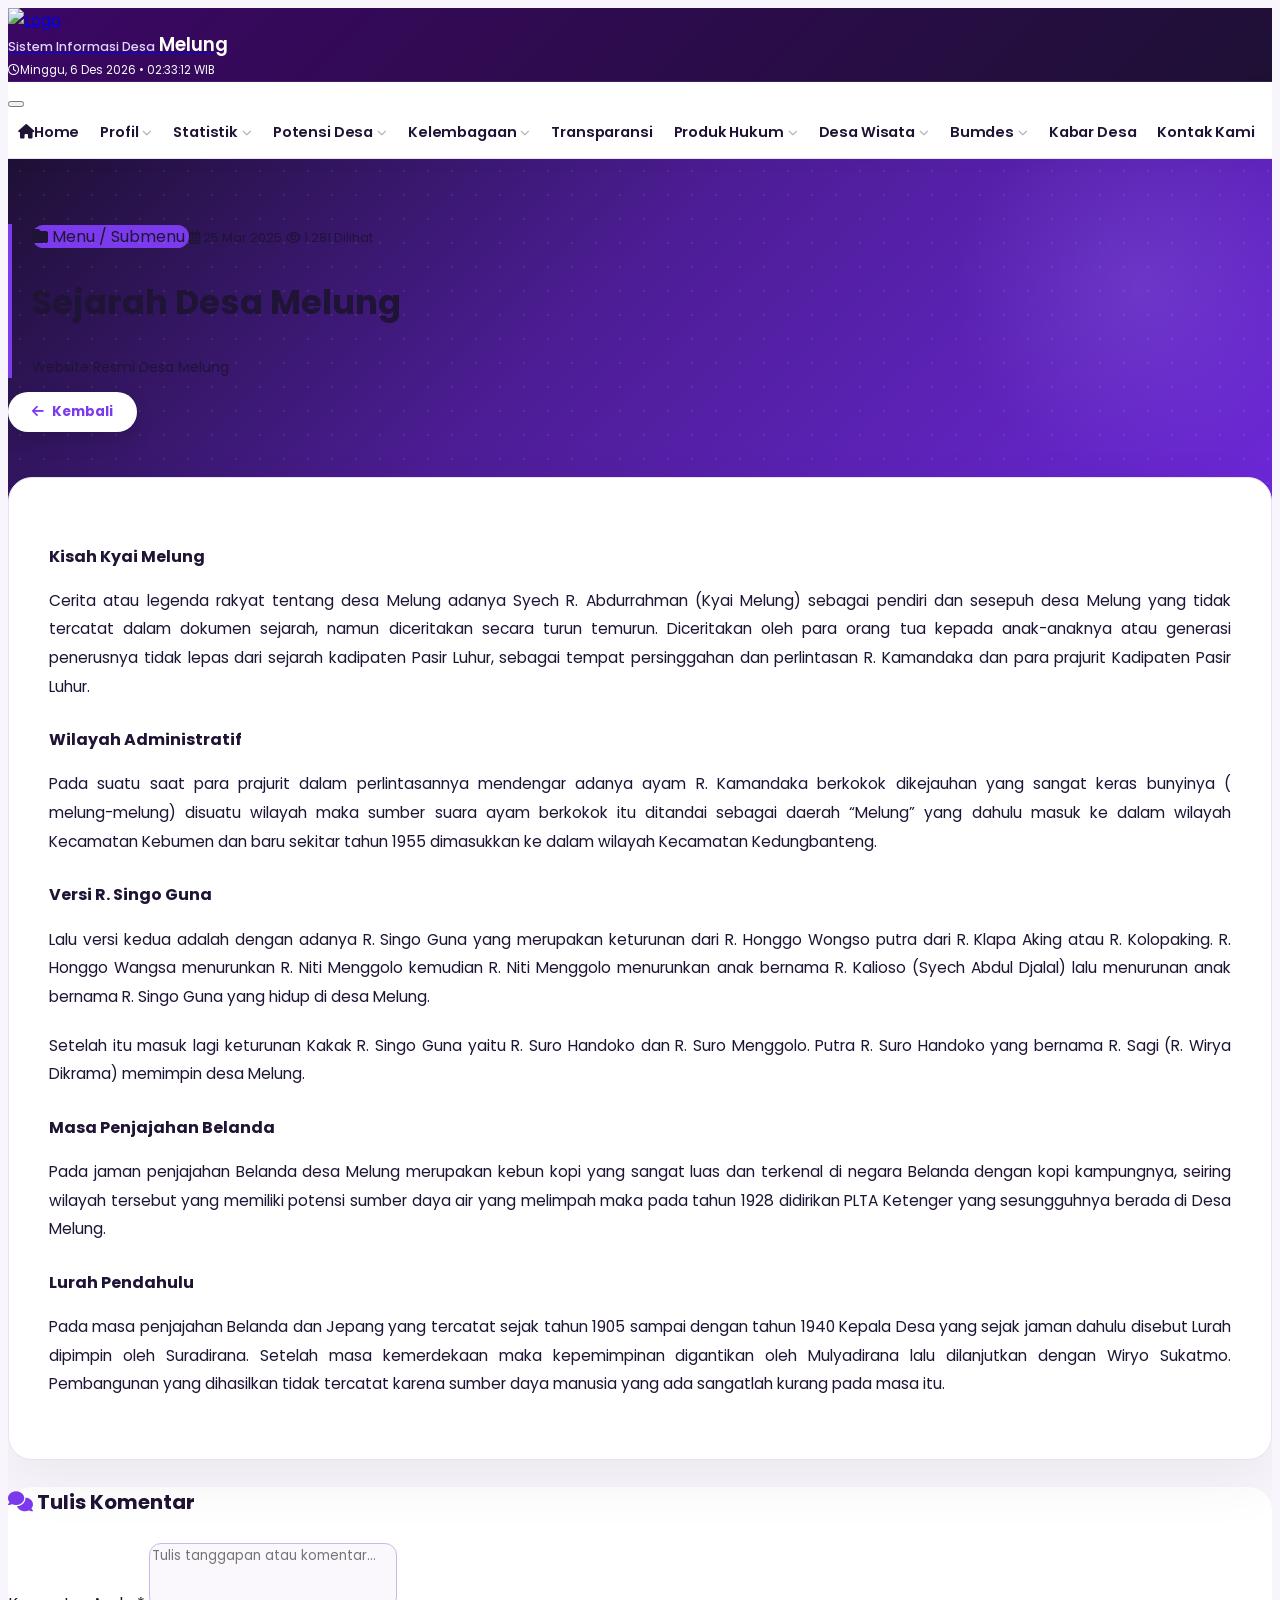
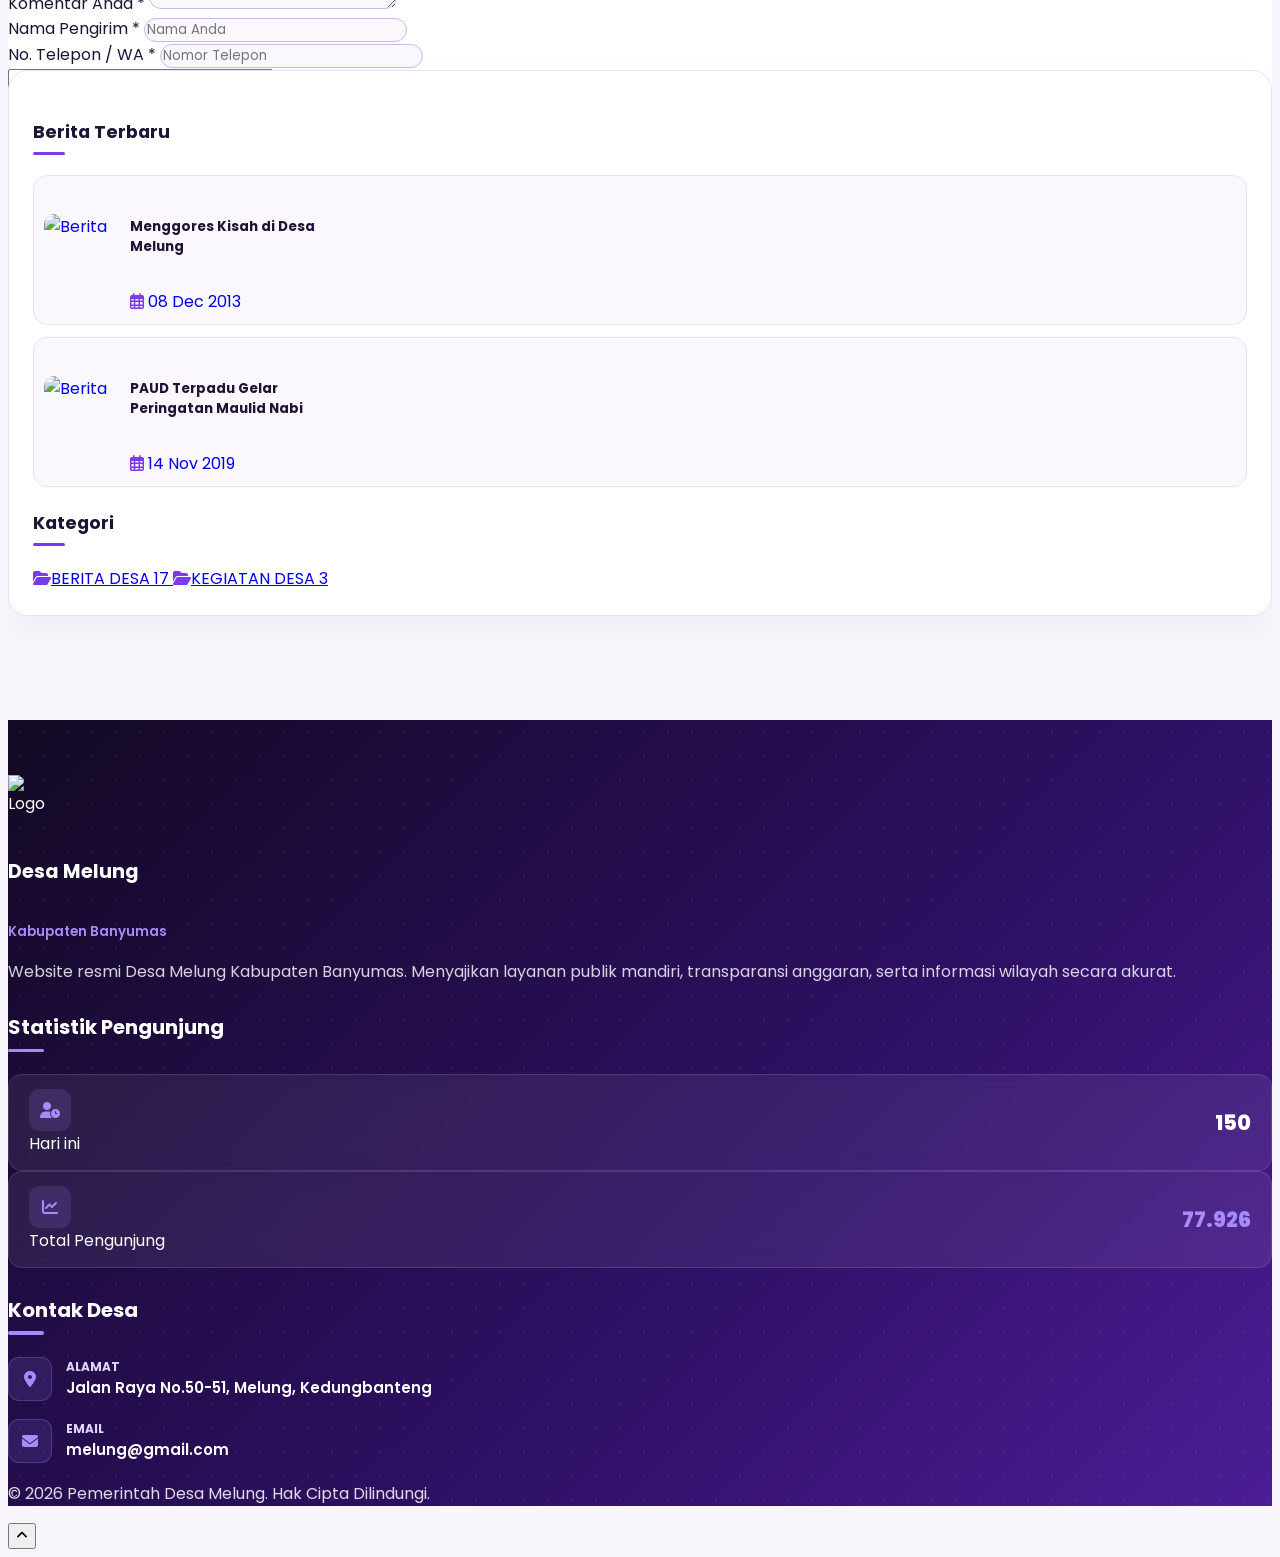
==== index.html @ e7d5a5f3 "Upload pertama" ====
<!DOCTYPE html>
<html lang="id">
<head>
	<meta charset="utf-8" />
	<meta http-equiv="x-ua-compatible" content="ie=edge" />
	<meta name="viewport" content="width=device-width, initial-scale=1, shrink-to-fit=no" />
	<meta name="referrer" content="no-referrer">
	<title>Sejarah Desa Melung - Desa Melung</title>
	<meta name="description" content="Kisah Kyai Melung, Syech R. Abdurrahman sebagai pendiri dan sesepuh desa Melung.">

	<!-- OpenGraph & Twitter -->
	<meta property="og:type" content="article">
	<meta property="og:url" content="https://melung.desa.id/artikel-detail/sejarah-desa-melung">
	<meta property="og:title" content="Sejarah Desa Melung">
	<meta property="og:description" content="Kisah Kyai Melung, Syech R. Abdurrahman sebagai pendiri dan sesepuh desa Melung.">
	<meta property="og:image" content="https://melung.desa.id/themes/images/logo-bms.png">
	<meta name="twitter:card" content="summary_large_image">

	<!-- Schema.org JSON-LD -->
	<script type="application/ld+json">
	{"@context":"https://schema.org","@type":"NewsArticle","headline":"Sejarah Desa Melung","image":["https://melung.desa.id/themes/images/logo-bms.png"],"author":[{"@type":"Organization","name":"Pemerintah Desa Melung","url":"https://melung.desa.id"}]}
	</script>

	<link rel="canonical" href="https://melung.desa.id/artikel-detail/sejarah-desa-melung" />
	<link rel="shortcut icon" type="image/x-icon" href="https://melung.desa.id/themes/images/logo-bms.png">
	<link rel="stylesheet" href="https://fonts.googleapis.com/css2?family=Poppins:wght@400;500;600;700&family=Plus+Jakarta+Sans:wght@400;600;700&display=swap">
	<link rel="stylesheet" href="https://cdnjs.cloudflare.com/ajax/libs/font-awesome/6.5.1/css/all.min.css">
	<link rel="stylesheet" href="https://melung.desa.id/themes/css/bootstrap.4.5.3.min.css">
	<link rel="stylesheet" href="style-custom.css">
</head>

<body class="home-two">
	<div class="page-wrapper">
		<header class="main-header shadow-sm">
			<div class="header-top py-2 px-3 text-white">
				<div class="container d-flex align-items-center justify-content-between">
					<a href="https://melung.desa.id" class="brand-logo text-decoration-none d-flex align-items-center py-1">
						<img src="https://melung.desa.id/themes/images/logo-bms.png" alt="Logo" class="mr-3 flex-shrink-0" style="width: 42px; height: 42px; object-fit: contain;">
						<div class="d-flex flex-column" style="line-height: 1.25;">
							<span class="text-uppercase" style="font-size: 12.5px; font-weight: 500; color: #ddd6fe;">Sistem Informasi Desa</span>
							<span class="header-brand-name" style="font-size: 18.5px; font-weight: 600; color: #fff;">Melung</span>
						</div>
					</a>
					<span class="d-none d-sm-inline" style="font-size: 11.5px; color: #f8fafc;">
						<i class="far fa-clock mr-1 text-light"></i><span id="header-live-date"></span>
					</span>
				</div>
			</div>

			<div class="header-nav-bar">
				<div class="container clearfix">
					<div class="nav-outer clearfix">
						<nav class="main-menu navbar-expand-lg">
							<button class="navbar-toggle" data-toggle="collapse" data-target="#main-menu" type="button">
								<span class="icon-bar"></span><span class="icon-bar"></span><span class="icon-bar"></span>
							</button>

							<div class="navbar-collapse collapse clearfix" id="main-menu">
								<ul class="navigation clearfix">
									<li><a href="https://melung.desa.id"><i class="fas fa-home mr-1"></i> Home</a></li>
									<li class="dropdown">
										<a href="#"><span>Profil</span><i class="fas fa-chevron-down nav-chevron ml-1"></i></a>
										<ul class="sub-menu-dropdown">
											<li><a href="https://melung.desa.id/artikel-detail/tentang-desa-melung">Tentang Kami</a></li>
											<li><a href="https://melung.desa.id/artikel-detail/visi-dan-misi">Visi Dan Misi</a></li>
											<li><a href="https://melung.desa.id/artikel-detail/sejarah-desa-melung">Sejarah Desa</a></li>
											<li><a href="https://melung.desa.id/berita">Letak Geografis</a></li>
											<li><a href="https://melung.desa.id/artikel-detail/peta-desa-melung">Peta Desa</a></li>
											<li><a href="https://melung.desa.id/artikel-detail/peta-pertanahan-desa-melung">Peta Pertanahan</a></li>
											<li><a href="https://melung.desa.id/artikel-detail/lambang-motto-dan-slogan">Motto & Slogan</a></li>
											<li><a href="https://melung.desa.id/artikel-detail/prestasi-desa-melung">Prestasi Desa</a></li>
										</ul>
									</li>
									<li class="dropdown">
										<a href="#"><span>Statistik</span><i class="fas fa-chevron-down nav-chevron ml-1"></i></a>
										<ul class="sub-menu-dropdown">
											<li><a href="https://melung.desa.id/artikel-detail/statistik">Jumlah KK</a></li>
										</ul>
									</li>
									<li class="dropdown">
										<a href="#"><span>Potensi Desa</span><i class="fas fa-chevron-down nav-chevron ml-1"></i></a>
										<ul class="sub-menu-dropdown">
											<li><a href="https://melung.desa.id/artikel-detail/sumber-daya-alam-desa-melung">Sumber Daya Alam</a></li>
											<li><a href="https://melung.desa.id/artikel-detail/sumber-daya-manusia-desa-melung">Sumber Daya Manusia</a></li>
											<li><a href="https://melung.desa.id/artikel-detail/kesenian-dan-budaya">Kesenian & Budaya</a></li>
											<li><a href="https://melung.desa.id/artikel-detail/prasarana-dan-sarana">Prasarana & Sarana</a></li>
										</ul>
									</li>
									<li class="dropdown">
										<a href="#"><span>Kelembagaan</span><i class="fas fa-chevron-down nav-chevron ml-1"></i></a>
										<ul class="sub-menu-dropdown">
											<li class="dropdown">
												<a href="#"><span>Pemerintah Desa</span><i class="fas fa-chevron-right sub-chevron ml-auto"></i></a>
												<ul class="sub-sub-menu-dropdown">
													<li><a href="https://melung.desa.id/artikel-detail/pemerintahan-desa">Pemerintahan</a></li>
													<li><a href="https://melung.desa.id/artikel-detail/bpd">BPD</a></li>
													<li><a href="https://melung.desa.id/artikel-detail/sejarah-kepemimpinan-desa-melung">Kepemimpinan</a></li>
												</ul>
											</li>
											<li><a href="https://melung.desa.id/artikel-detail/lembaga-kemasyarakatan-desa">Lembaga Kemasyarakatan</a></li>
											<li><a href="https://melung.desa.id/artikel-detail/lembaga-adat-desa">Lembaga Adat</a></li>
											<li><a href="https://melung.desa.id/artikel-detail/kelompok-tani">Kelompok Tani</a></li>
										</ul>
									</li>
									<li><a href="https://melung.desa.id/artikel-detail/transparansi">Transparansi</a></li>
									<li class="dropdown">
										<a href="#"><span>Produk Hukum</span><i class="fas fa-chevron-down nav-chevron ml-1"></i></a>
										<ul class="sub-menu-dropdown">
											<li><a href="https://drive.google.com/drive/folders/1N9Sj-MbrsPmm1ecDXDfasMY5gncfdOdX?usp=drive_link">Peraturan Desa</a></li>
											<li><a href="https://drive.google.com/drive/folders/1MG9qdS_4MSsbIEtlMSAU0a5HH_anmvZn?usp=drive_link">Peraturan Kades</a></li>
										</ul>
									</li>
									<li class="dropdown">
										<a href="#"><span>Desa Wisata</span><i class="fas fa-chevron-down nav-chevron ml-1"></i></a>
										<ul class="sub-menu-dropdown">
											<li><a href="https://drive.google.com/drive/folders/1XVm78w3ZCSO344XA0NksbG70NjQ9YCmw?usp=drive_link">Profil Wisata</a></li>
											<li><a href="https://drive.google.com/drive/folders/1LIb8FflLGfi7T8pJ64SyCipKjtKTu1BE?usp=drive_link">Peta Wisata</a></li>
											<li><a href="https://drive.google.com/drive/folders/1_UV_xXTjaMbdwY560O3t34JpdfQV5WRC?usp=drive_link">Wisata Pagubugan</a></li>
										</ul>
									</li>
									<li class="dropdown">
										<a href="#"><span>Bumdes</span><i class="fas fa-chevron-down nav-chevron ml-1"></i></a>
										<ul class="sub-menu-dropdown">
											<li><a href="https://melung.desa.id/artikel-detail/profil-bumdesa">Profil Bumdesa</a></li>
											<li><a href="https://melung.desa.id/artikel-detail/unit-usaha">Unit Usaha</a></li>
										</ul>
									</li>
									<li><a href="https://melung.desa.id/berita">Kabar Desa</a></li>
									<li><a href="https://melung.desa.id/artikel-detail/hubungi-pemdes-melung">Kontak Kami</a></li>
								</ul>
							</div>
						</nav>
					</div>
				</div>
			</div>
		</header>

		<!-- Hero Banner -->
		<section class="hero-page-banner">
			<div class="container">
				<div class="row align-items-center justify-content-between">
					<div class="col-lg-9">
						<div class="hero-title-wrapper">
							<div class="d-flex align-items-center flex-wrap mb-2" style="gap: 10px;">
								<span class="badge badge-success px-3 py-1 font-weight-bold" style="background: var(--accent-theme); border-radius: 20px;">
									<i class="fas fa-folder mr-1"></i> Menu / Submenu
								</span>
								<span class="text-white-50" style="font-size: 13px;"><i class="far fa-calendar-alt mr-1"></i> 25 Mar 2025</span>
								<span class="text-white-50 ml-2" style="font-size: 13px;"><i class="far fa-eye mr-1"></i> 1.281 Dilihat</span>
							</div>
							<h1 class="text-white font-weight-bold mb-2" style="font-size: clamp(22px, 3.5vw, 34px);">Sejarah Desa Melung</h1>
							<p class="text-white-50 mb-0" style="font-size: 14px;">Website Resmi Desa Melung</p>
						</div>
					</div>
					<div class="col-lg-3 text-lg-right mt-3 mt-lg-0">
						<a href="https://melung.desa.id" class="btn-back-landing"><i class="fas fa-arrow-left"></i> Kembali</a>
					</div>
				</div>
			</div>
		</section>

		<!-- Konten Utama -->
		<div style="background: var(--bg-body); padding-bottom: 80px; min-height: 70vh;">
			<div class="container">
				<div class="row">
					<div class="col-lg-8">
						<div class="article-main-card">
							<div class="article-body-content">
								<h5>Kisah Kyai Melung</h5>
								<p>Cerita atau legenda rakyat tentang desa Melung adanya Syech R. Abdurrahman (Kyai Melung) sebagai pendiri dan sesepuh desa Melung yang tidak tercatat dalam dokumen sejarah, namun diceritakan secara turun temurun. Diceritakan oleh para orang tua kepada anak-anaknya atau generasi penerusnya tidak lepas dari sejarah kadipaten Pasir Luhur, sebagai tempat persinggahan dan perlintasan R. Kamandaka dan para prajurit Kadipaten Pasir Luhur.</p>

								<h5>Wilayah Administratif</h5>
								<p>Pada suatu saat para prajurit dalam perlintasannya mendengar adanya ayam R. Kamandaka berkokok dikejauhan yang sangat keras bunyinya (<i>melung-melung</i>) disuatu wilayah maka sumber suara ayam berkokok itu ditandai sebagai daerah “Melung” yang dahulu masuk ke dalam wilayah Kecamatan Kebumen dan baru sekitar tahun 1955 dimasukkan ke dalam wilayah Kecamatan Kedungbanteng.</p>

								<h5>Versi R. Singo Guna</h5>
								<p>Lalu versi kedua adalah dengan adanya R. Singo Guna yang merupakan keturunan dari R. Honggo Wongso putra dari R. Klapa Aking atau R. Kolopaking. R. Honggo Wangsa menurunkan R. Niti Menggolo kemudian R. Niti Menggolo menurunkan anak bernama R. Kalioso (Syech Abdul Djalal) lalu menurunan anak bernama R. Singo Guna yang hidup di desa Melung.</p>
								<p>Setelah itu masuk lagi keturunan Kakak R. Singo Guna yaitu R. Suro Handoko dan R. Suro Menggolo. Putra R. Suro Handoko yang bernama R. Sagi (R. Wirya Dikrama) memimpin desa Melung.</p>

								<h5>Masa Penjajahan Belanda</h5>
								<p>Pada jaman penjajahan Belanda desa Melung merupakan kebun kopi yang sangat luas dan terkenal di negara Belanda dengan kopi kampungnya, seiring wilayah tersebut yang memiliki potensi sumber daya air yang melimpah maka pada tahun 1928 didirikan PLTA Ketenger yang sesungguhnya berada di Desa Melung.</p>

								<h5>Lurah Pendahulu</h5>
								<p>Pada masa penjajahan Belanda dan Jepang yang tercatat sejak tahun 1905 sampai dengan tahun 1940 Kepala Desa yang sejak jaman dahulu disebut Lurah dipimpin oleh Suradirana. Setelah masa kemerdekaan maka kepemimpinan digantikan oleh Mulyadirana lalu dilanjutkan dengan Wiryo Sukatmo. Pembangunan yang dihasilkan tidak tercatat karena sumber daya manusia yang ada sangatlah kurang pada masa itu.</p>
							</div>
							<div class="mt-4 pt-3 border-top" style="border-color: var(--border-ui) !important;"></div>
						</div>

						<!-- Komentar -->
						<div class="mt-4 p-4 shadow-sm border" style="background: var(--bg-card); border-radius: 24px; border-color: var(--border-ui) !important;">
							<h4 class="font-weight-bold mb-3" style="color: var(--text-main); font-size: 1.25rem;">
								<i class="fas fa-comments" style="color: var(--accent-theme);"></i> Tulis Komentar
							</h4>
							<div class="form-group mb-3">
								<label class="font-weight-bold text-muted small">Komentar Anda <span class="text-danger">*</span></label>
								<textarea class="form-control" id="comment" rows="3" placeholder="Tulis tanggapan atau komentar..." style="border-radius: 12px; background: var(--input-bg); border: 1px solid var(--border-input);"></textarea>
							</div>
							<div class="row">
								<div class="col-md-6 mb-3">
									<label class="font-weight-bold text-muted small">Nama Pengirim <span class="text-danger">*</span></label>
									<input class="form-control" id="nama_pengirim" type="text" placeholder="Nama Anda" style="border-radius: 12px; background: var(--input-bg); border: 1px solid var(--border-input);" required>
								</div>
								<div class="col-md-6 mb-3">
									<label class="font-weight-bold text-muted small">No. Telepon / WA <span class="text-danger">*</span></label>
									<input class="form-control" id="no_telepon" type="tel" inputmode="numeric" oninput="this.value = this.value.replace(/[^0-9]/g, '')" placeholder="Nomor Telepon" style="border-radius: 12px; background: var(--input-bg); border: 1px solid var(--border-input);" required>
								</div>
								<input type="text" id="website_url" name="website_url" class="d-none" tabindex="-1">
								<div class="col-12 mb-3">
									<script src="https://www.google.com/recaptcha/api.js" async defer></script>
									<div data-sitekey="6LcpkzEqAAAAAIi5N5PVuwkJy7gapza_JpAUVF11" class="g-recaptcha"></div>
								</div>
							</div>
							<button class="btn font-weight-bold text-white px-4 py-2" style="background: linear-gradient(135deg, #7c3aed, #4c1d95); border-radius: 12px; border: none;" onclick="addComment()">
								<i class="fas fa-paper-plane mr-1"></i> Kirim Komentar
							</button>
							<div class="mt-4" id="comment-list"></div>
						</div>
					</div>

					<!-- Sidebar -->
					<div class="col-lg-4 col-md-12 mt-4 mt-lg-0">
						<div class="sidebar-widget-card" style="margin-top: -50px; position: relative; z-index: 3;">
							<h4 class="sidebar-widget-title">Berita Terbaru</h4>
							<div class="news-widget-wrap">
								<a href="https://melung.desa.id/artikel-detail/menggores-kisah-di-desa-melung" class="recent-news-item">
									<img class="recent-news-img" src="https://melung.desa.id/themes/images/logo-bms.png" alt="Berita">
									<div>
										<h6 class="mb-1 font-weight-bold text-truncate" style="color: var(--text-main); font-size: 13.5px; max-width: 200px;">Menggores Kisah di Desa Melung</h6>
										<span class="text-muted small"><i class="far fa-calendar-alt mr-1" style="color: var(--accent-theme);"></i> 08 Dec 2013</span>
									</div>
								</a>
								<a href="https://melung.desa.id/artikel-detail/paud-terpadu-satria-jaya-gelar-peringatan-maulid-nabi-muhammad-saw-1441-h" class="recent-news-item">
									<img class="recent-news-img" src="https://melung.desa.id/themes/images/logo-bms.png" alt="Berita">
									<div>
										<h6 class="mb-1 font-weight-bold text-truncate" style="color: var(--text-main); font-size: 13.5px; max-width: 200px;">PAUD Terpadu Gelar Peringatan Maulid Nabi</h6>
										<span class="text-muted small"><i class="far fa-calendar-alt mr-1" style="color: var(--accent-theme);"></i> 14 Nov 2019</span>
									</div>
								</a>
							</div>

							<div class="mt-4 pt-3 border-top" style="border-color: var(--border-ui) !important;">
								<h4 class="sidebar-widget-title">Kategori</h4>
								<div class="list-group list-group-flush">
									<a href="https://melung.desa.id/artikel/kategori/berita-desa" class="list-group-item d-flex justify-content-between align-items-center border-0 px-0 py-2 bg-transparent text-dark">
										<span><i class="fas fa-folder-open mr-2" style="color: var(--accent-theme);"></i>BERITA DESA</span>
										<span class="badge badge-light px-2 py-1">17</span>
									</a>
									<a href="https://melung.desa.id/artikel/kategori/kegiatan-desa" class="list-group-item d-flex justify-content-between align-items-center border-0 px-0 py-2 bg-transparent text-dark">
										<span><i class="fas fa-folder-open mr-2" style="color: var(--accent-theme);"></i>KEGIATAN DESA</span>
										<span class="badge badge-light px-2 py-1">3</span>
									</a>
								</div>
							</div>
						</div>
					</div>
				</div>
			</div>
		</div>

		<!-- Footer -->
		<footer class="modern-footer-section">
			<div class="container position-relative z-2">
				<div class="row justify-content-between pb-3">
					<div class="col-xl-4 col-lg-4 col-md-6 mb-4">
						<div class="d-flex align-items-center mb-3" style="gap: 14px;">
							<div class="p-2 rounded-circle bg-white d-inline-flex align-items-center justify-content-center" style="width: 50px; height: 50px;">
								<img src="https://melung.desa.id/themes/images/logo-bms.png" alt="Logo" style="height: 36px; width: 36px; object-fit: contain;">
							</div>
							<div>
								<h5 class="font-weight-bold text-white mb-0" style="font-size: 1.2rem;">Desa Melung</h5>
								<small style="color: #a78bfa; font-weight: 600;">Kabupaten Banyumas</small>
							</div>
						</div>
						<p class="small" style="line-height: 1.65; color: rgba(255,255,255,0.82);">
							Website resmi Desa Melung Kabupaten Banyumas. Menyajikan layanan publik mandiri, transparansi anggaran, serta informasi wilayah secara akurat.
						</p>
					</div>

					<div class="col-xl-4 col-lg-4 col-md-6 mb-4">
						<h4 class="modern-footer-title">Statistik Pengunjung</h4>
						<div class="d-flex flex-column" style="gap: 10px;">
							<div class="footer-counter-card">
								<div class="d-flex align-items-center" style="gap: 12px;"><div class="counter-icon-box"><i class="fas fa-user-clock"></i></div><span>Hari ini</span></div>
								<span class="counter-val-num">150</span>
							</div>
							<div class="footer-counter-card">
								<div class="d-flex align-items-center" style="gap: 12px;"><div class="counter-icon-box"><i class="fas fa-chart-line"></i></div><span>Total Pengunjung</span></div>
								<span class="counter-val-num" style="color: #a78bfa;">77.926</span>
							</div>
						</div>
					</div>

					<div class="col-xl-4 col-lg-4 col-md-12 mb-4">
						<h4 class="modern-footer-title">Kontak Desa</h4>
						<div class="footer-contact-item">
							<div class="footer-contact-icon"><i class="fas fa-map-marker-alt"></i></div>
							<div><div class="contact-label-sub">Alamat</div><div class="contact-value-text">Jalan Raya No.50-51, Melung, Kedungbanteng</div></div>
						</div>
						<div class="footer-contact-item">
							<div class="footer-contact-icon"><i class="fas fa-envelope"></i></div>
							<div><div class="contact-label-sub">Email</div><div class="contact-value-text"><a href="mailto:melung@gmail.com">melung@gmail.com</a></div></div>
						</div>
					</div>
				</div>

				<div class="text-center py-3 border-top mt-2" style="border-color: rgba(255,255,255,0.12) !important;">
					<p class="mb-0 small" style="color: rgba(255,255,255,0.85);">
						&copy; 2026 Pemerintah Desa Melung. Hak Cipta Dilindungi.
					</p>
				</div>
			</div>
		</footer>
	</div>

	<button class="scroll-top scroll-to-target" data-target="html"><span class="fa fa-angle-up"></span></button>

	<!-- Script Bundle -->
	<script src="https://code.jquery.com/jquery-3.6.0.min.js"></script>
	<script src="https://cdn.jsdelivr.net/npm/bootstrap@4.5.3/dist/js/bootstrap.bundle.min.js"></script>
	<script src="https://cdn.jsdelivr.net/npm/sweetalert2@11"></script>

	<script>
		const articleId = 2747;

		// Clock & Header Scroll
		function updateClock() {
			const now = new Date();
			const d = ['Minggu','Senin','Selasa','Rabu','Kamis','Jumat','Sabtu'][now.getDay()];
			const m = ['Jan','Feb','Mar','Apr','Mei','Jun','Jul','Agu','Sep','Okt','Nov','Des'][now.getMonth()];
			const t = el => String(el).padStart(2, '0');
			$('#header-live-date').text(`${d}, ${now.getDate()} ${m} ${now.getFullYear()} • ${t(now.getHours())}:${t(now.getMinutes())}:${t(now.getSeconds())} WIB`);
		}

		$(window).on('scroll', () => $('.main-header').toggleClass('header-scrolled', $(window).scrollTop() > 25));

		$(document).ready(function() {
			updateClock();
			setInterval(updateClock, 1000);
			loadComments();

			// Menu Dropdown Logic
			$('.main-menu .navigation li.dropdown > a').on('click', function(e) {
				const parent = $(this).parent();
				if ($(this).attr('href') === '#' || !$(this).attr('href')) e.preventDefault();
				parent.siblings('.dropdown').removeClass('open');
				parent.toggleClass('open');
			});

			$(document).on('click', e => {
				if (!$(e.target).closest('.main-menu .navigation').length) $('.main-menu .navigation li.dropdown').removeClass('open');
			});
		});

		// Comments Logic
		function loadComments() {
			$.get("https://melung.desa.id/artikel/komentar", { artikel_id: articleId }, data => {
				const list = $('#comment-list').empty();
				if (data && data.length) {
					data.forEach(c => list.append(renderComment(c)));
				} else {
					list.html('<p class="text-muted text-center my-4 small"><i class="far fa-comments mr-2"></i> Belum ada komentar.</p>');
				}
			});
		}

		function renderComment(c) {
			const replies = c.replies ? c.replies.map(r => renderComment(r)).join('') : '';
			const d = c.created_at ? new Date(c.created_at).toLocaleDateString('id-ID', {day: 'numeric', month: 'short', year: 'numeric', hour: '2-digit', minute: '2-digit'}).replace('.',':') : '';
			return `
				<div class="comment-card" id="comment-${c.id}">
					<div class="d-flex justify-content-between align-items-center">
						<div class="d-flex align-items-center" style="gap: 12px;">
							<div class="comment-avatar">${(c.nama || 'U').charAt(0).toUpperCase()}</div>
							<div>
								<div class="comment-author-name">${c.nama || 'Pengunjung'}</div>
								<div class="comment-date-badge"><i class="far fa-clock"></i> ${d}</div>
							</div>
						</div>
						<button class="btn-reply-custom" onclick="$('#reply-box-${c.id}').toggleClass('d-none')"><i class="fas fa-reply"></i> Balas</button>
					</div>
					<div class="comment-body-text">${c.konten || ''}</div>
					<div class="reply-form-container d-none" id="reply-box-${c.id}">
						<textarea class="form-control mb-2" id="reply-${c.id}" rows="2" placeholder="Balasan..."></textarea>
						<div class="row g-2 mb-2">
							<div class="col-md-6 mb-2"><input class="form-control" id="reply-nama-${c.id}" placeholder="Nama"></div>
							<div class="col-md-6 mb-2"><input class="form-control" id="reply-no_telepon-${c.id}" placeholder="No. HP"></div>
						</div>
						<div class="text-right">
							<button class="btn btn-sm btn-light" onclick="$('#reply-box-${c.id}').addClass('d-none')">Batal</button>
							<button class="btn btn-sm text-white font-weight-bold" style="background: var(--accent-theme)" onclick="addComment(${c.id})">Kirim</button>
						</div>
					</div>
					<div class="reply-thread-box">${replies}</div>
				</div>`;
		}

		function addComment(parentId = null) {
			const nama = parentId ? $(`#reply-nama-${parentId}`).val() : $('#nama_pengirim').val();
			const no_hp = parentId ? $(`#reply-no_telepon-${parentId}`).val() : $('#no_telepon').val();
			const konten = parentId ? $(`#reply-${parentId}`).val() : $('#comment').val();
			const recaptcha = grecaptcha?.getResponse();

			if (!recaptcha) return alert('Centang reCAPTCHA terlebih dahulu.');

			$.post("https://melung.desa.id/komentar", {
				konten, nama, no_hp, artikel_id: articleId, parent_id: parentId,
				website_url: $('#website_url').val(), 'g-recaptcha-response': recaptcha,
				_token: "FHIhUmGsDGBWuAEeQYW41MaM9e4copgjzel7LqeZ"
			}, data => {
				loadComments();
				if (!parentId) $('#comment, #nama_pengirim, #no_telepon').val('');
				grecaptcha?.reset();
			}).fail(xhr => {
				alert(xhr.responseJSON?.message || 'Gagal mengirim komentar.');
				grecaptcha?.reset();
			});
		}
	</script>
</body>
</html>
---- style-custom.css ----
:root {
  --bg-body: #f8f6fc;
  --bg-card: #ffffff;
  --bg-nav: #ffffff;
  --text-main: #1f1435;
  --text-muted: #6b5c82;
  --border-ui: #e9e2f5;
  --border-input: #cbb8e8;
  --input-bg: #faf7fd;
  --item-hover-bg: #f1ebfa;
  --accent-theme: #7c3aed;
  --accent-soft: #ede9fe;
  --header-gradient: linear-gradient(135deg, #3b0764 0%, #1e1035 100%);
  --hero-gradient: linear-gradient(135deg, #1e1035 0%, #4c1d95 45%, #6d28d9 100%);
  --footer-gradient: linear-gradient(135deg, #130924 0%, #2e1065 60%, #4c1d95 100%);
}

html,
body {
  overflow-x: clip !important;
}

body {
  background: var(--bg-body) !important;
  color: var(--text-main) !important;
}

body,
button,
input,
select,
textarea,
.main-header,
.header-brand-name,
.main-menu .navigation > li > a,
.main-menu .navigation li ul li a {
  font-family: 'Poppins', sans-serif;
}

/* ━━ Glyph Isolation & Icon Fixes ━━ */
i,
[class*="fa-"],
.nav-chevron,
.sub-chevron,
.scroll-top span,
.scroll-top .fa {
  display: inline-block !important;
  font-style: normal !important;
  font-variant: normal !important;
  line-height: 1 !important;
}

.far,
i.far {
  font-family: "Font Awesome 5 Free", "Font Awesome 6 Free", "FontAwesome" !important;
  font-weight: 400 !important;
}

.fas,
i.fas,
.nav-chevron,
.sub-chevron {
  font-family: "Font Awesome 5 Free", "Font Awesome 6 Free", "FontAwesome" !important;
  font-weight: 900 !important;
}

.fab,
i.fab {
  font-family: "Font Awesome 5 Brands", "Font Awesome 6 Brands", "FontAwesome" !important;
  font-weight: 400 !important;
}

@keyframes blink {
  0%,
  100% {
    opacity: 1;
  }
  50% {
    opacity: 0;
  }
}

/* ━━ Header & Sticky Navigation ━━ */
.page-wrapper {
  overflow: visible !important;
  position: relative !important;
}

.main-header {
  position: sticky !important;
  top: 0;
  left: 0;
  right: 0;
  width: 100%;
  z-index: 99999 !important;
  background: var(--bg-nav) !important;
  transition: 0.25s ease;
}

.main-header.header-scrolled {
  box-shadow: 0 10px 30px -5px rgba(59, 7, 100, 0.2) !important;
}

.main-header.header-scrolled .header-top {
  padding-top: 4px !important;
  padding-bottom: 4px !important;
}

.main-header.header-scrolled .header-nav-bar {
  box-shadow: 0 6px 20px -5px rgba(59, 7, 100, 0.1) !important;
}

.header-top {
  background: var(--header-gradient) !important;
  border-bottom: 1px solid rgba(255, 255, 255, 0.08);
  transition: padding 0.25s ease;
}

.header-top .logo-wrapper:hover {
  transform: translateY(-2px) scale(1.04);
  box-shadow: 0 6px 20px rgba(0, 0, 0, 0.3) !important;
}

.header-nav-bar {
  background: var(--bg-nav) !important;
  border-bottom: 1px solid var(--border-ui);
  box-shadow: 0 4px 16px -2px rgba(59, 7, 100, 0.05);
  padding: 4px 0 !important;
}

.header-nav-bar,
.nav-outer,
.main-menu {
  overflow: visible !important;
}

.main-menu .navigation {
  display: flex !important;
  align-items: center;
  gap: 3px 1px;
  margin: 0;
  padding: 4px 0;
  list-style: none;
  flex-wrap: wrap;
}

.main-menu .navigation > li {
  position: relative;
  display: inline-block;
  flex-shrink: 0;
}

.main-menu .navigation > li > a {
  font-weight: 600;
  font-size: 14.5px;
  letter-spacing: -0.01em;
  color: var(--text-main);
  padding: 7px 10px;
  border-radius: 6px;
  display: inline-flex;
  align-items: center;
  text-decoration: none;
  white-space: nowrap;
  transition: 0.18s ease;
}

.main-menu .navigation > li > a .nav-chevron {
  font-size: 9.5px;
  opacity: 0.5;
  margin-left: 4px;
  color: var(--text-muted);
  transition: transform 0.25s;
}

.main-menu .navigation > li:hover > a {
  color: var(--accent-theme);
  background: var(--item-hover-bg);
}

.main-menu .navigation > li.active > a {
  color: var(--accent-theme);
  background: var(--accent-soft);
}

.main-menu .navigation > li:hover > a .nav-chevron {
  transform: rotate(180deg);
  opacity: 0.95;
  color: var(--accent-theme);
}

/* ━━ Dropdown Menus ━━ */
.main-menu .navigation li ul {
  position: absolute !important;
  top: calc(100% + 2px);
  left: 0;
  min-width: 220px;
  background: var(--bg-card);
  border: 1px solid var(--border-ui);
  border-radius: 12px;
  padding: 6px;
  box-shadow: 0 20px 45px -10px rgba(59, 7, 100, 0.18), 0 4px 16px rgba(0, 0, 0, 0.05);
  list-style: none;
  margin: 0;
  opacity: 0;
  visibility: hidden;
  pointer-events: none;
  transform: translateY(10px) scale(0.96);
  transform-origin: top left;
  transition: 0.3s ease;
  z-index: 1000;
}

.main-menu .navigation li ul::before {
  content: '';
  position: absolute;
  top: -16px;
  left: -10px;
  right: -10px;
  height: 20px;
}

.main-menu .navigation li:hover > ul,
.main-menu .navigation li.open > ul {
  opacity: 1;
  visibility: visible;
  pointer-events: auto;
  transform: translateY(0) scale(1);
}

.main-menu .navigation li ul li {
  width: 100%;
  margin-bottom: 2px;
  opacity: 0;
  transform: translateX(-6px);
  transition: 0.25s ease;
}

.main-menu .navigation li:hover > ul > li,
.main-menu .navigation li.open > ul > li {
  opacity: 1;
  transform: translateX(0);
}

.main-menu .navigation li ul li a {
  display: flex;
  align-items: center;
  justify-content: space-between;
  font-size: 13.5px;
  font-weight: 500;
  color: var(--text-muted);
  padding: 8px 13px;
  border-radius: 6px;
  text-decoration: none;
  width: 100%;
  border-left: 3px solid transparent;
  transition: 0.2s ease;
}

.main-menu .navigation li ul li a .sub-chevron {
  font-size: 9px;
  opacity: 0.5;
  transition: 0.2s;
}

.main-menu .navigation li ul li:hover > a {
  background: var(--item-hover-bg);
  color: var(--accent-theme);
  padding-left: 15px;
  border-left-color: var(--accent-theme);
  font-weight: 600;
}

.main-menu .navigation li ul li:hover > a .sub-chevron {
  opacity: 1;
  transform: translateX(3px);
  color: var(--accent-theme);
}

.main-menu .navigation li ul li ul {
  top: -6px;
  left: calc(100% + 4px);
  min-width: 200px;
  transform: translateX(10px) scale(0.96);
}

.main-menu .navigation li ul li ul li a {
  font-size: 13px;
  font-weight: 400;
  padding: 7px 11px;
}

/* ━━ Hero Banner & Section ━━ */
.hero-page-banner {
  background: var(--hero-gradient);
  padding: 65px 0 95px;
  position: relative;
  overflow: hidden;
}

.hero-page-banner::before {
  content: '';
  position: absolute;
  inset: 0;
  background-image: radial-gradient(rgba(255, 255, 255, 0.08) 1.2px, transparent 1.2px);
  background-size: 24px 24px;
  pointer-events: none;
}

.hero-page-banner::after {
  content: '';
  position: absolute;
  top: -60px;
  right: -60px;
  width: 380px;
  height: 380px;
  background: radial-gradient(circle, rgba(167, 139, 250, 0.18) 0%, rgba(59, 7, 100, 0) 70%);
  pointer-events: none;
}

.hero-title-wrapper {
  border-left: 4px solid var(--accent-theme);
  padding-left: 20px;
}

/* ━━ Article Body Card ━━ */
.article-main-card {
  background: var(--bg-card);
  border-radius: 24px;
  border: 1px solid var(--border-ui);
  box-shadow: 0 20px 60px rgba(0, 0, 0, 0.06);
  padding: 40px;
  margin-top: -50px;
  position: relative;
  z-index: 3;
}

.article-body-content {
  font-family: 'Inter', 'Poppins', sans-serif;
  font-size: 15.5px;
  line-height: 1.85;
  color: var(--text-main);
  text-align: justify;
}

.article-body-content p,
.article-body-content span:not([class*="fa-"]),
.article-body-content div:not([class*="fa-"]),
.article-body-content li,
.article-body-content td,
.article-body-content th {
  color: var(--text-main) !important;
  line-height: 1.85 !important;
}

.article-body-content h5 {
  font-weight: 700;
  color: var(--text-main);
  font-size: 16px;
  margin: 1.5rem 0 0.5rem;
}

.article-body-content p {
  margin-bottom: 1.25rem;
}

/* ━━ Sidebar Widgets ━━ */
.sidebar-widget-card {
  background: var(--bg-card);
  border-radius: 20px;
  border: 1px solid var(--border-ui);
  box-shadow: 0 10px 30px rgba(0, 0, 0, 0.04);
  padding: 24px;
  margin-bottom: 24px;
}

.sidebar-widget-title {
  font-size: 1.1rem;
  font-weight: 700;
  color: var(--text-main);
  position: relative;
  padding-bottom: 10px;
  margin-bottom: 20px;
}

.sidebar-widget-title::after {
  content: '';
  position: absolute;
  left: 0;
  bottom: 0;
  width: 32px;
  height: 3px;
  background: var(--accent-theme);
  border-radius: 2px;
}

.recent-news-item {
  display: flex;
  align-items: center;
  gap: 14px;
  padding: 10px;
  border-radius: 14px;
  background: var(--input-bg);
  border: 1px solid var(--border-ui);
  margin-bottom: 12px;
  transition: 0.25s ease;
  text-decoration: none !important;
}

.recent-news-item:hover {
  background: var(--bg-card);
  border-color: var(--accent-theme);
  box-shadow: 0 6px 18px rgba(0, 0, 0, 0.05);
  transform: translateY(-2px);
}

.recent-news-img {
  width: 72px;
  height: 72px;
  border-radius: 10px;
  object-fit: cover;
  flex-shrink: 0;
}

.btn-back-landing {
  display: inline-flex;
  align-items: center;
  gap: 8px;
  padding: 10px 24px;
  background: var(--bg-card);
  color: var(--accent-theme) !important;
  font-weight: 700;
  font-size: 13.5px;
  border-radius: 30px;
  box-shadow: 0 8px 20px rgba(0, 0, 0, 0.12);
  text-decoration: none !important;
  transition: 0.2s;
}

.btn-back-landing:hover {
  background: var(--item-hover-bg);
  transform: scale(1.03);
}

/* ━━ Comments Section ━━ */
.comment-card {
  background: var(--bg-card);
  border: 1px solid var(--border-ui);
  border-radius: 18px;
  padding: 20px;
  margin-bottom: 16px;
  transition: 0.25s ease;
}

.comment-avatar {
  width: 42px;
  height: 42px;
  border-radius: 50%;
  background: linear-gradient(135deg, var(--accent-theme) 0%, #a78bfa 100%);
  color: #ffffff;
  font-weight: 700;
  font-size: 16px;
  display: flex;
  align-items: center;
  justify-content: center;
  flex-shrink: 0;
}

.comment-author-name {
  font-size: 15px;
  font-weight: 700;
  color: var(--text-main);
}

.comment-date-badge {
  font-size: 12px;
  color: var(--text-muted);
  display: inline-flex;
  align-items: center;
  gap: 4px;
}

.comment-body-text {
  font-size: 14.5px;
  color: var(--text-main);
  line-height: 1.6;
  margin: 10px 0 12px;
  word-break: break-word;
}

.btn-reply-custom {
  display: inline-flex;
  align-items: center;
  gap: 6px;
  padding: 6px 14px;
  background: var(--item-hover-bg);
  color: var(--accent-theme);
  font-size: 12.5px;
  font-weight: 600;
  border-radius: 20px;
  border: 1px solid var(--border-ui);
  cursor: pointer;
  transition: 0.2s;
}

.btn-reply-custom:hover {
  background: var(--accent-theme);
  color: #ffffff !important;
}

.reply-thread-box {
  margin-left: 24px;
  padding-left: 16px;
  border-left: 3px solid var(--border-ui);
  margin-top: 14px;
}

.reply-form-container {
  background: var(--input-bg);
  border: 1px solid var(--border-ui);
  border-radius: 14px;
  padding: 16px;
  margin-top: 14px;
}

/* ━━ Footer Components ━━ */
.modern-footer-section {
  background: var(--footer-gradient);
  color: #ffffff;
  position: relative;
  padding-top: 55px;
}

.modern-footer-section::before {
  content: '';
  position: absolute;
  inset: 0;
  background-image: radial-gradient(rgba(255, 255, 255, 0.05) 1.2px, transparent 1.2px);
  background-size: 24px 24px;
  pointer-events: none;
}

.modern-footer-title {
  font-size: 1.25rem;
  font-weight: 700;
  color: #ffffff;
  position: relative;
  padding-bottom: 10px;
  margin-bottom: 22px;
}

.modern-footer-title::after {
  content: '';
  position: absolute;
  left: 0;
  bottom: 0;
  width: 36px;
  height: 3.5px;
  background: #a78bfa;
  border-radius: 2px;
}

.footer-counter-card {
  background: rgba(255, 255, 255, 0.07);
  backdrop-filter: blur(8px);
  border: 1px solid rgba(255, 255, 255, 0.12);
  border-radius: 14px;
  padding: 14px 20px;
  display: flex;
  align-items: center;
  justify-content: space-between;
  transition: 0.25s;
}

.footer-counter-card:hover {
  background: rgba(255, 255, 255, 0.14);
  transform: translateY(-2px);
}

.counter-icon-box {
  width: 42px;
  height: 42px;
  border-radius: 11px;
  background: rgba(167, 139, 250, 0.15);
  color: #a78bfa;
  display: flex;
  align-items: center;
  justify-content: center;
}

.counter-text-label {
  font-size: 13.5px;
  color: rgba(255, 255, 255, 0.9);
  font-weight: 700;
}

.counter-val-num {
  font-size: 1.3rem;
  font-weight: 800;
  color: #ffffff;
}

.footer-contact-item {
  display: flex;
  align-items: center;
  gap: 14px;
  margin-bottom: 18px;
}

.footer-contact-icon {
  width: 42px;
  height: 42px;
  border-radius: 11px;
  background: rgba(167, 139, 250, 0.12);
  border: 1px solid rgba(167, 139, 250, 0.25);
  color: #a78bfa;
  display: flex;
  align-items: center;
  justify-content: center;
  flex-shrink: 0;
}

.contact-label-sub {
  font-size: 12px;
  font-weight: 700;
  color: #ddd6fe;
  text-transform: uppercase;
}

.contact-value-text,
.contact-value-text a {
  font-size: 15px;
  font-weight: 600;
  color: #ffffff !important;
  text-decoration: none !important;
}

/* ━━ Responsive Layout ━━ */
@media (max-width: 991px) {
  .navbar-collapse {
    position: absolute !important;
    top: 100%;
    left: 15px;
    right: 15px;
    background: var(--bg-card) !important;
    border-radius: 16px;
    box-shadow: 0 20px 40px rgba(0, 0, 0, 0.2);
    border: 1px solid var(--border-ui);
    padding: 16px;
    margin-top: 10px;
    z-index: 1001;
  }

  .main-menu .navigation {
    flex-direction: column;
    width: 100%;
  }

  .main-menu .navigation > li,
  .main-menu .navigation > li > a {
    width: 100%;
    justify-content: space-between;
  }

  .main-menu .navigation li ul {
    position: static !important;
    opacity: 1;
    visibility: visible;
    transform: none;
    box-shadow: none;
    border: none;
    padding-left: 12px;
    background: var(--input-bg);
    margin-top: 4px;
  }

  .main-menu .navigation li ul li ul {
    left: 0 !important;
    top: 0 !important;
  }
}

@media (max-width: 768px) {
  .article-main-card {
    padding: 20px 16px !important;
    margin-top: -25px !important;
    border-radius: 18px;
  }

  .sidebar-widget-card {
    padding: 18px 14px !important;
    margin-top: 0 !important;
  }
}
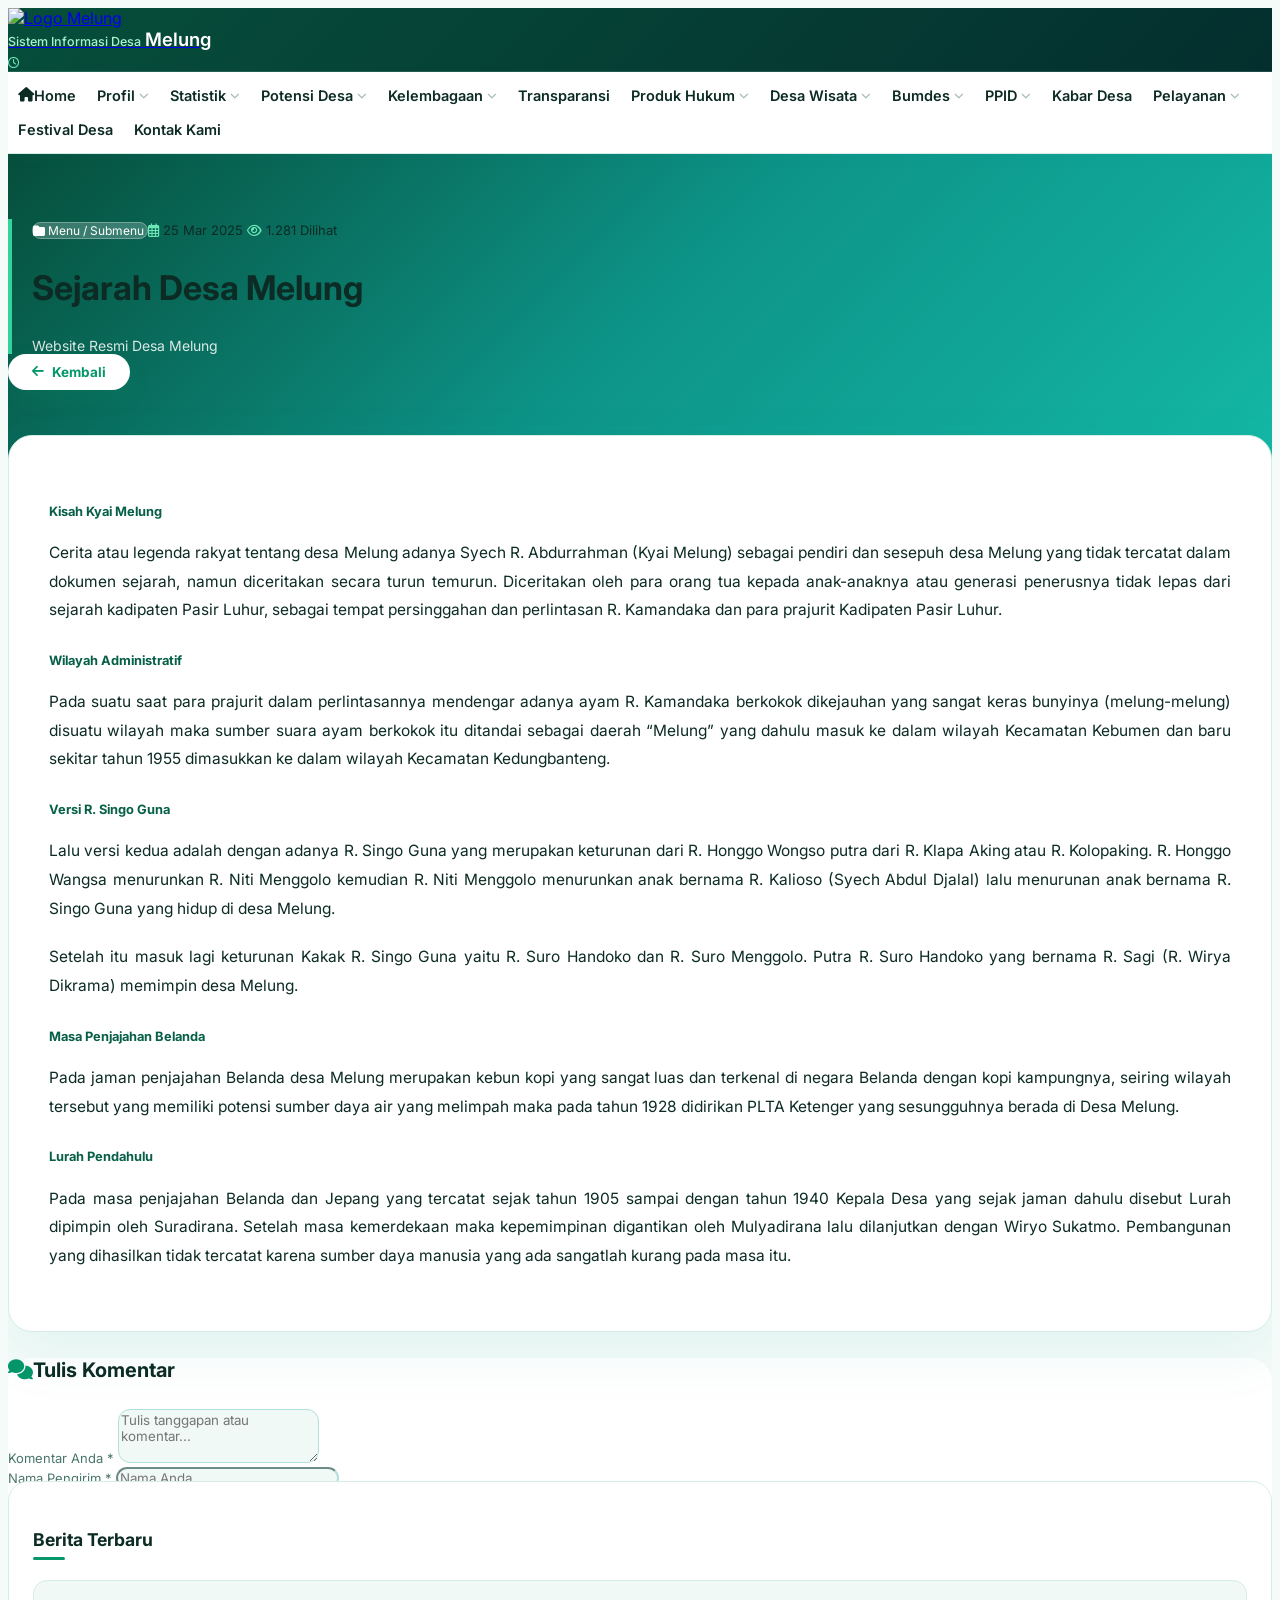
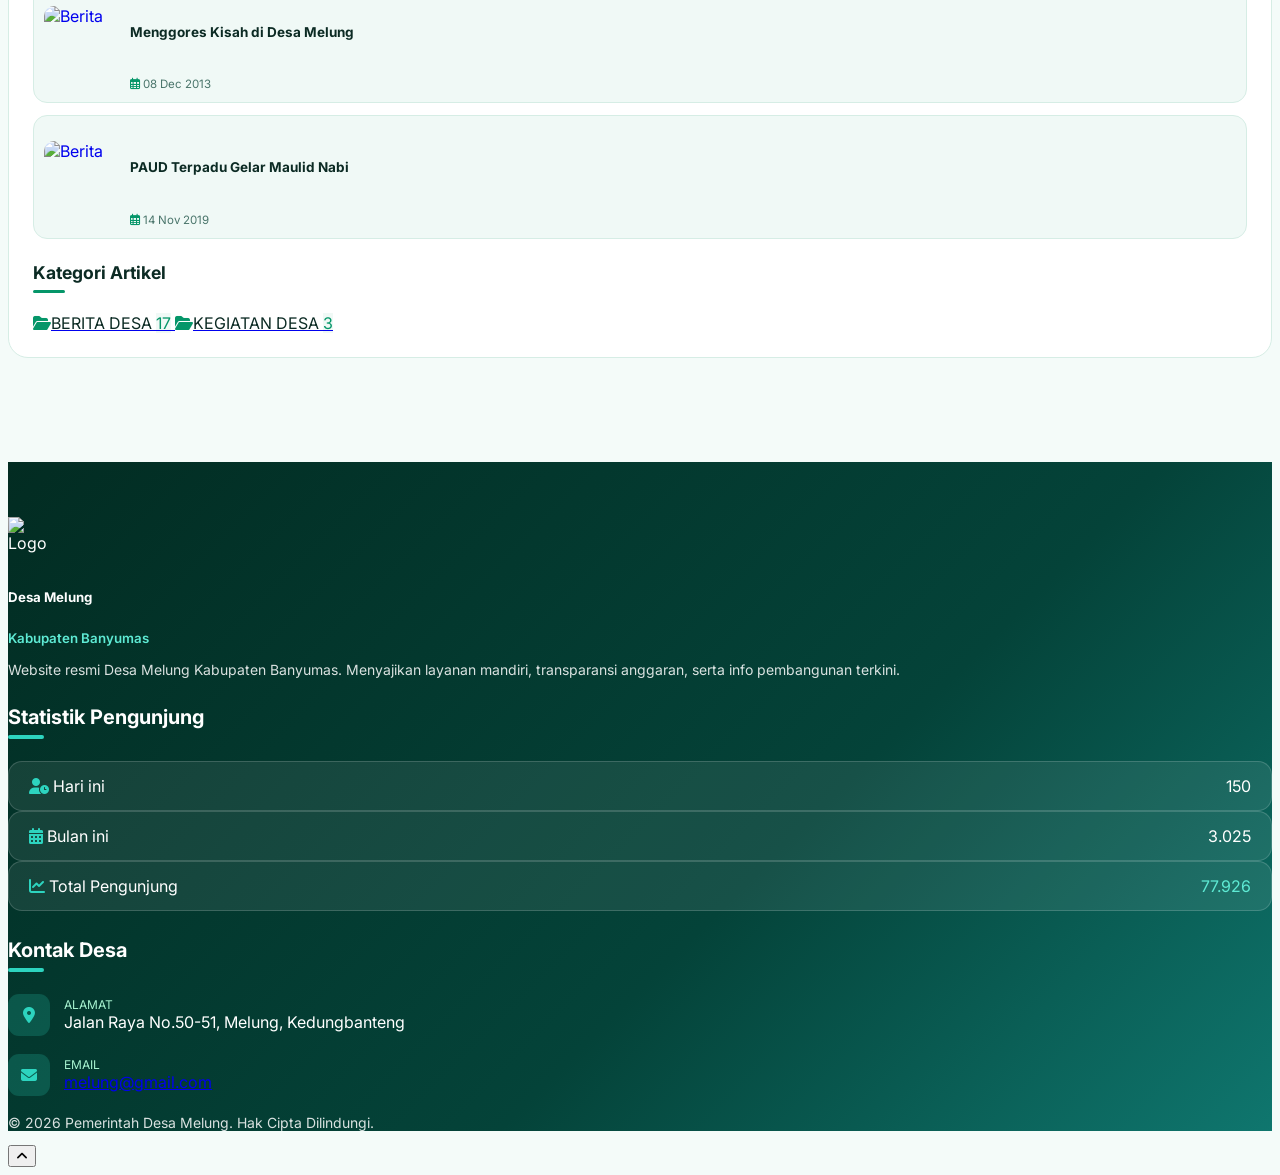
==== commit 740b8278: "Update layout dan styling desa melung" ====
--- a/index.html
+++ b/index.html
@@ -2,30 +2,26 @@
 <html lang="id">
 <head>
 	<meta charset="utf-8" />
-	<meta http-equiv="x-ua-compatible" content="ie=edge" />
 	<meta name="viewport" content="width=device-width, initial-scale=1, shrink-to-fit=no" />
-	<meta name="referrer" content="no-referrer">
 	<title>Sejarah Desa Melung - Desa Melung</title>
-	<meta name="description" content="Kisah Kyai Melung, Syech R. Abdurrahman sebagai pendiri dan sesepuh desa Melung.">
-
-	<!-- OpenGraph & Twitter -->
+	<meta name="description" content="Kisah Kyai Melung Cerita atau legenda rakyat tentang desa Melung...">
+
 	<meta property="og:type" content="article">
 	<meta property="og:url" content="https://melung.desa.id/artikel-detail/sejarah-desa-melung">
 	<meta property="og:title" content="Sejarah Desa Melung">
-	<meta property="og:description" content="Kisah Kyai Melung, Syech R. Abdurrahman sebagai pendiri dan sesepuh desa Melung.">
 	<meta property="og:image" content="https://melung.desa.id/themes/images/logo-bms.png">
-	<meta name="twitter:card" content="summary_large_image">
-
-	<!-- Schema.org JSON-LD -->
-	<script type="application/ld+json">
-	{"@context":"https://schema.org","@type":"NewsArticle","headline":"Sejarah Desa Melung","image":["https://melung.desa.id/themes/images/logo-bms.png"],"author":[{"@type":"Organization","name":"Pemerintah Desa Melung","url":"https://melung.desa.id"}]}
-	</script>
 
 	<link rel="canonical" href="https://melung.desa.id/artikel-detail/sejarah-desa-melung" />
 	<link rel="shortcut icon" type="image/x-icon" href="https://melung.desa.id/themes/images/logo-bms.png">
-	<link rel="stylesheet" href="https://fonts.googleapis.com/css2?family=Poppins:wght@400;500;600;700&family=Plus+Jakarta+Sans:wght@400;600;700&display=swap">
+	
+	<!-- Google Fonts: Inter -->
+	<link rel="preconnect" href="https://fonts.googleapis.com">
+	<link rel="preconnect" href="https://fonts.gstatic.com" crossorigin>
+	<link href="https://fonts.googleapis.com/css2?family=Inter:wght@400;500;600;700;800&display=swap" rel="stylesheet">
+	
+	<!-- CSS Vendor & Custom -->
 	<link rel="stylesheet" href="https://cdnjs.cloudflare.com/ajax/libs/font-awesome/6.5.1/css/all.min.css">
-	<link rel="stylesheet" href="https://melung.desa.id/themes/css/bootstrap.4.5.3.min.css">
+	<link href="https://melung.desa.id/themes/css/bootstrap.4.5.3.min.css" rel="stylesheet">
 	<link rel="stylesheet" href="style-custom.css">
 </head>
 
@@ -35,14 +31,14 @@
 			<div class="header-top py-2 px-3 text-white">
 				<div class="container d-flex align-items-center justify-content-between">
 					<a href="https://melung.desa.id" class="brand-logo text-decoration-none d-flex align-items-center py-1">
-						<img src="https://melung.desa.id/themes/images/logo-bms.png" alt="Logo" class="mr-3 flex-shrink-0" style="width: 42px; height: 42px; object-fit: contain;">
+						<img src="https://melung.desa.id/themes/images/logo-bms.png" alt="Logo Melung" class="mr-3 flex-shrink-0" style="width: 42px; height: 42px; object-fit: contain;">
 						<div class="d-flex flex-column" style="line-height: 1.25;">
-							<span class="text-uppercase" style="font-size: 12.5px; font-weight: 500; color: #ddd6fe;">Sistem Informasi Desa</span>
+							<span class="text-uppercase" style="font-size: 12.5px; font-weight: 500; color: #a7f3d0;">Sistem Informasi Desa</span>
 							<span class="header-brand-name" style="font-size: 18.5px; font-weight: 600; color: #fff;">Melung</span>
 						</div>
 					</a>
 					<span class="d-none d-sm-inline" style="font-size: 11.5px; color: #f8fafc;">
-						<i class="far fa-clock mr-1 text-light"></i><span id="header-live-date"></span>
+						<i class="far fa-clock mr-1" style="color: #6ee7b7;"></i><span id="header-live-date"></span>
 					</span>
 				</div>
 			</div>
@@ -50,31 +46,27 @@
 			<div class="header-nav-bar">
 				<div class="container clearfix">
 					<div class="nav-outer clearfix">
-						<nav class="main-menu navbar-expand-lg">
-							<button class="navbar-toggle" data-toggle="collapse" data-target="#main-menu" type="button">
-								<span class="icon-bar"></span><span class="icon-bar"></span><span class="icon-bar"></span>
-							</button>
-
-							<div class="navbar-collapse collapse clearfix" id="main-menu">
+						<nav class="main-menu">
+							<div class="navigation-wrapper">
 								<ul class="navigation clearfix">
 									<li><a href="https://melung.desa.id"><i class="fas fa-home mr-1"></i> Home</a></li>
 									<li class="dropdown">
-										<a href="#"><span>Profil</span><i class="fas fa-chevron-down nav-chevron ml-1"></i></a>
+										<a href="https://melung.desa.id/artikel-detail/profil-desa-melung"><span>Profil</span><i class="fas fa-chevron-down nav-chevron ml-1"></i></a>
 										<ul class="sub-menu-dropdown">
 											<li><a href="https://melung.desa.id/artikel-detail/tentang-desa-melung">Tentang Kami</a></li>
 											<li><a href="https://melung.desa.id/artikel-detail/visi-dan-misi">Visi Dan Misi</a></li>
 											<li><a href="https://melung.desa.id/artikel-detail/sejarah-desa-melung">Sejarah Desa</a></li>
-											<li><a href="https://melung.desa.id/berita">Letak Geografis</a></li>
+											<li><a href="https://melung.desa.id/berita">Letak Geografis Desa</a></li>
 											<li><a href="https://melung.desa.id/artikel-detail/peta-desa-melung">Peta Desa</a></li>
 											<li><a href="https://melung.desa.id/artikel-detail/peta-pertanahan-desa-melung">Peta Pertanahan</a></li>
-											<li><a href="https://melung.desa.id/artikel-detail/lambang-motto-dan-slogan">Motto & Slogan</a></li>
+											<li><a href="https://melung.desa.id/artikel-detail/lambang-motto-dan-slogan">Lambang, Motto, Dan Slogan</a></li>
 											<li><a href="https://melung.desa.id/artikel-detail/prestasi-desa-melung">Prestasi Desa</a></li>
 										</ul>
 									</li>
 									<li class="dropdown">
-										<a href="#"><span>Statistik</span><i class="fas fa-chevron-down nav-chevron ml-1"></i></a>
-										<ul class="sub-menu-dropdown">
-											<li><a href="https://melung.desa.id/artikel-detail/statistik">Jumlah KK</a></li>
+										<a href="https://melung.desa.id/artikel-detail/statistik"><span>Statistik</span><i class="fas fa-chevron-down nav-chevron ml-1"></i></a>
+										<ul class="sub-menu-dropdown">
+											<li><a href="https://melung.desa.id/artikel-detail/statistik">Jumlah Kk</a></li>
 										</ul>
 									</li>
 									<li class="dropdown">
@@ -82,8 +74,8 @@
 										<ul class="sub-menu-dropdown">
 											<li><a href="https://melung.desa.id/artikel-detail/sumber-daya-alam-desa-melung">Sumber Daya Alam</a></li>
 											<li><a href="https://melung.desa.id/artikel-detail/sumber-daya-manusia-desa-melung">Sumber Daya Manusia</a></li>
-											<li><a href="https://melung.desa.id/artikel-detail/kesenian-dan-budaya">Kesenian & Budaya</a></li>
-											<li><a href="https://melung.desa.id/artikel-detail/prasarana-dan-sarana">Prasarana & Sarana</a></li>
+											<li><a href="https://melung.desa.id/artikel-detail/kesenian-dan-budaya">Kesenian Dan Budaya</a></li>
+											<li><a href="https://melung.desa.id/artikel-detail/prasarana-dan-sarana">Prasarana Dan Sarana</a></li>
 										</ul>
 									</li>
 									<li class="dropdown">
@@ -92,14 +84,17 @@
 											<li class="dropdown">
 												<a href="#"><span>Pemerintah Desa</span><i class="fas fa-chevron-right sub-chevron ml-auto"></i></a>
 												<ul class="sub-sub-menu-dropdown">
-													<li><a href="https://melung.desa.id/artikel-detail/pemerintahan-desa">Pemerintahan</a></li>
-													<li><a href="https://melung.desa.id/artikel-detail/bpd">BPD</a></li>
-													<li><a href="https://melung.desa.id/artikel-detail/sejarah-kepemimpinan-desa-melung">Kepemimpinan</a></li>
+													<li><a href="https://melung.desa.id/artikel-detail/pemerintahan-desa">Pemerintahan Desa</a></li>
+													<li><a href="https://melung.desa.id/artikel-detail/bpd">Bpd</a></li>
+													<li><a href="https://melung.desa.id/artikel-detail/sejarah-kepemimpinan-desa-melung">Sejarah Kepemimpinan</a></li>
 												</ul>
 											</li>
-											<li><a href="https://melung.desa.id/artikel-detail/lembaga-kemasyarakatan-desa">Lembaga Kemasyarakatan</a></li>
-											<li><a href="https://melung.desa.id/artikel-detail/lembaga-adat-desa">Lembaga Adat</a></li>
+											<li><a href="https://melung.desa.id/artikel-detail/lembaga-kemasyarakatan-desa">Lembaga Kemasyarakatan Desa</a></li>
+											<li><a href="https://melung.desa.id/artikel-detail/lembaga-adat-desa">Lembaga Adat Desa</a></li>
 											<li><a href="https://melung.desa.id/artikel-detail/kelompok-tani">Kelompok Tani</a></li>
+											<li><a href="https://melung.desa.id/artikel-detail/organisasi-sosial-keagamaan">Organisasi Sosial Keagamaan</a></li>
+											<li><a href="https://melung.desa.id/artikel-detail/organisasi-sosial-kemasyarakatan">Organisasi Sosial Kemasyarakatan</a></li>
+											<li><a href="https://melung.desa.id/artikel-detail/lembaga-lainnya">Lembaga Lainnya</a></li>
 										</ul>
 									</li>
 									<li><a href="https://melung.desa.id/artikel-detail/transparansi">Transparansi</a></li>
@@ -107,25 +102,48 @@
 										<a href="#"><span>Produk Hukum</span><i class="fas fa-chevron-down nav-chevron ml-1"></i></a>
 										<ul class="sub-menu-dropdown">
 											<li><a href="https://drive.google.com/drive/folders/1N9Sj-MbrsPmm1ecDXDfasMY5gncfdOdX?usp=drive_link">Peraturan Desa</a></li>
-											<li><a href="https://drive.google.com/drive/folders/1MG9qdS_4MSsbIEtlMSAU0a5HH_anmvZn?usp=drive_link">Peraturan Kades</a></li>
+											<li><a href="https://drive.google.com/drive/folders/1MG9qdS_4MSsbIEtlMSAU0a5HH_anmvZn?usp=drive_link">Peraturan Kepala Desa</a></li>
+											<li><a href="https://drive.google.com/drive/folders/19G2gHkgfZPtUWEw9ZeAqOajTUV5p-_06?usp=drive_link">SK Kepala Desa 2025</a></li>
 										</ul>
 									</li>
 									<li class="dropdown">
 										<a href="#"><span>Desa Wisata</span><i class="fas fa-chevron-down nav-chevron ml-1"></i></a>
 										<ul class="sub-menu-dropdown">
-											<li><a href="https://drive.google.com/drive/folders/1XVm78w3ZCSO344XA0NksbG70NjQ9YCmw?usp=drive_link">Profil Wisata</a></li>
-											<li><a href="https://drive.google.com/drive/folders/1LIb8FflLGfi7T8pJ64SyCipKjtKTu1BE?usp=drive_link">Peta Wisata</a></li>
+											<li><a href="https://drive.google.com/drive/folders/1XVm78w3ZCSO344XA0NksbG70NjQ9YCmw?usp=drive_link">Profil Desa Wisata</a></li>
+											<li><a href="@desa_wisata_melung">Media Sosial</a></li>
+											<li><a href="https://drive.google.com/drive/folders/1LIb8FflLGfi7T8pJ64SyCipKjtKTu1BE?usp=drive_link">Peta Desa Wisata</a></li>
 											<li><a href="https://drive.google.com/drive/folders/1_UV_xXTjaMbdwY560O3t34JpdfQV5WRC?usp=drive_link">Wisata Pagubugan</a></li>
 										</ul>
 									</li>
 									<li class="dropdown">
 										<a href="#"><span>Bumdes</span><i class="fas fa-chevron-down nav-chevron ml-1"></i></a>
 										<ul class="sub-menu-dropdown">
+											<li><a href="https://melung.desa.id/artikel-detail/dasar-tujuan-dan-fungsi-bumdesa">Dasar & Tujuan</a></li>
 											<li><a href="https://melung.desa.id/artikel-detail/profil-bumdesa">Profil Bumdesa</a></li>
+											<li><a href="https://melung.desa.id/artikel-detail/visi-dan-misi-bumdesa">Visi Misi</a></li>
+											<li><a href="https://melung.desa.id/artikel-detail/program-kerja-bumdesa">Program Kerja</a></li>
+											<li><a href="https://melung.desa.id/artikel-detail/struktur-organisasi-bumdesa">Struktur Organisasi</a></li>
 											<li><a href="https://melung.desa.id/artikel-detail/unit-usaha">Unit Usaha</a></li>
+											<li><a href="https://melung.desa.id/artikel-detail/lambang-bumdesa">Lambang Bumdesa</a></li>
+											<li><a href="https://melung.desa.id/artikel-detail/kontak-bumdesa">Kontak Bumdesa</a></li>
+										</ul>
+									</li>
+									<li class="dropdown">
+										<a href="#"><span>PPID</span><i class="fas fa-chevron-down nav-chevron ml-1"></i></a>
+										<ul class="sub-menu-dropdown">
+											<li><a href="https://melung.desa.id/artikel-detail/sk-ppid">SK PPID</a></li>
+											<li><a href="https://melung.desa.id/artikel-detail/laporan-berkala">Laporan Berkala</a></li>
 										</ul>
 									</li>
 									<li><a href="https://melung.desa.id/berita">Kabar Desa</a></li>
+									<li class="dropdown">
+										<a href="#"><span>Pelayanan</span><i class="fas fa-chevron-down nav-chevron ml-1"></i></a>
+										<ul class="sub-menu-dropdown">
+											<li><a href="https://melung.desa.id/artikel-detail/pelayanan-desa">Pelayanan Desa</a></li>
+											<li><a href="https://melung.desa.id/artikel-detail/pelayanan-kependudukan">Pelayanan Kependudukan</a></li>
+										</ul>
+									</li>
+									<li><a href="https://melung.desa.id/artikel-detail/festival-desa-melung">Festival Desa</a></li>
 									<li><a href="https://melung.desa.id/artikel-detail/hubungi-pemdes-melung">Kontak Kami</a></li>
 								</ul>
 							</div>
@@ -142,14 +160,14 @@
 					<div class="col-lg-9">
 						<div class="hero-title-wrapper">
 							<div class="d-flex align-items-center flex-wrap mb-2" style="gap: 10px;">
-								<span class="badge badge-success px-3 py-1 font-weight-bold" style="background: var(--accent-theme); border-radius: 20px;">
+								<span class="badge badge-success px-3 py-1.5 font-weight-bold" style="background: rgba(255,255,255,0.2); border: 1px solid rgba(255,255,255,0.3); border-radius: 20px; font-size: 12px; color: #ffffff;">
 									<i class="fas fa-folder mr-1"></i> Menu / Submenu
 								</span>
-								<span class="text-white-50" style="font-size: 13px;"><i class="far fa-calendar-alt mr-1"></i> 25 Mar 2025</span>
-								<span class="text-white-50 ml-2" style="font-size: 13px;"><i class="far fa-eye mr-1"></i> 1.281 Dilihat</span>
-							</div>
-							<h1 class="text-white font-weight-bold mb-2" style="font-size: clamp(22px, 3.5vw, 34px);">Sejarah Desa Melung</h1>
-							<p class="text-white-50 mb-0" style="font-size: 14px;">Website Resmi Desa Melung</p>
+								<span class="text-white-50" style="font-size: 13px;"><i class="far fa-calendar-alt mr-1" style="color: #6ee7b7;"></i> 25 Mar 2025</span>
+								<span class="text-white-50 ml-2" style="font-size: 13px;"><i class="far fa-eye mr-1" style="color: #6ee7b7;"></i> 1.281 Dilihat</span>
+							</div>
+							<h1 class="text-white font-weight-bold" style="font-size: clamp(22px, 3.5vw, 34px);">Sejarah Desa Melung</h1>
+							<p style="color: rgba(255,255,255,0.85); font-size: 14px; margin: 0;">Website Resmi Desa Melung</p>
 						</div>
 					</div>
 					<div class="col-lg-3 text-lg-right mt-3 mt-lg-0">
@@ -159,7 +177,7 @@
 			</div>
 		</section>
 
-		<!-- Konten Utama -->
+		<!-- Content Area -->
 		<div style="background: var(--bg-body); padding-bottom: 80px; min-height: 70vh;">
 			<div class="container">
 				<div class="row">
@@ -185,31 +203,31 @@
 							<div class="mt-4 pt-3 border-top" style="border-color: var(--border-ui) !important;"></div>
 						</div>
 
-						<!-- Komentar -->
-						<div class="mt-4 p-4 shadow-sm border" style="background: var(--bg-card); border-radius: 24px; border-color: var(--border-ui) !important;">
+						<!-- Form Komentar -->
+						<div class="mt-4 p-4 border" style="background: var(--bg-card); border-radius: 24px; border-color: var(--border-ui) !important;">
 							<h4 class="font-weight-bold mb-3" style="color: var(--text-main); font-size: 1.25rem;">
-								<i class="fas fa-comments" style="color: var(--accent-theme);"></i> Tulis Komentar
+								<i class="fas fa-comments mr-2" style="color: var(--accent-theme);"></i>Tulis Komentar
 							</h4>
 							<div class="form-group mb-3">
-								<label class="font-weight-bold text-muted small">Komentar Anda <span class="text-danger">*</span></label>
-								<textarea class="form-control" id="comment" rows="3" placeholder="Tulis tanggapan atau komentar..." style="border-radius: 12px; background: var(--input-bg); border: 1px solid var(--border-input);"></textarea>
+								<label class="font-weight-bold" style="color: var(--text-muted); font-size: 13px;">Komentar Anda <span class="text-danger">*</span></label>
+								<textarea class="form-control" id="comment" rows="3" placeholder="Tulis tanggapan atau komentar..." style="border-radius: 12px; background: var(--input-bg); border-color: var(--border-input);"></textarea>
 							</div>
 							<div class="row">
 								<div class="col-md-6 mb-3">
-									<label class="font-weight-bold text-muted small">Nama Pengirim <span class="text-danger">*</span></label>
-									<input class="form-control" id="nama_pengirim" type="text" placeholder="Nama Anda" style="border-radius: 12px; background: var(--input-bg); border: 1px solid var(--border-input);" required>
+									<label class="font-weight-bold" style="color: var(--text-muted); font-size: 13px;">Nama Pengirim <span class="text-danger">*</span></label>
+									<input class="form-control" id="nama_pengirim" type="text" placeholder="Nama Anda" style="border-radius: 12px; background: var(--input-bg); border-color: var(--border-input);" required>
 								</div>
 								<div class="col-md-6 mb-3">
-									<label class="font-weight-bold text-muted small">No. Telepon / WA <span class="text-danger">*</span></label>
-									<input class="form-control" id="no_telepon" type="tel" inputmode="numeric" oninput="this.value = this.value.replace(/[^0-9]/g, '')" placeholder="Nomor Telepon" style="border-radius: 12px; background: var(--input-bg); border: 1px solid var(--border-input);" required>
+									<label class="font-weight-bold" style="color: var(--text-muted); font-size: 13px;">No. Telepon / WA <span class="text-danger">*</span></label>
+									<input class="form-control" id="no_telepon" type="tel" oninput="this.value = this.value.replace(/[^0-9]/g, '')" placeholder="Hanya Angka" style="border-radius: 12px; background: var(--input-bg); border-color: var(--border-input);" required>
 								</div>
-								<input type="text" id="website_url" name="website_url" class="d-none" tabindex="-1">
+								<input type="text" id="website_url" style="display:none !important;" tabindex="-1">
 								<div class="col-12 mb-3">
-									<script src="https://www.google.com/recaptcha/api.js" async defer></script>
+									<script src="https://www.google.com/recaptcha/api.js?" async defer></script>
 									<div data-sitekey="6LcpkzEqAAAAAIi5N5PVuwkJy7gapza_JpAUVF11" class="g-recaptcha"></div>
 								</div>
 							</div>
-							<button class="btn font-weight-bold text-white px-4 py-2" style="background: linear-gradient(135deg, #7c3aed, #4c1d95); border-radius: 12px; border: none;" onclick="addComment()">
+							<button class="btn font-weight-bold text-white px-4 py-2" style="background: linear-gradient(135deg, #059669 0%, #0d9488 100%); border-radius: 12px; border: none;" onclick="addComment()">
 								<i class="fas fa-paper-plane mr-1"></i> Kirim Komentar
 							</button>
 							<div class="mt-4" id="comment-list"></div>
@@ -224,29 +242,29 @@
 								<a href="https://melung.desa.id/artikel-detail/menggores-kisah-di-desa-melung" class="recent-news-item">
 									<img class="recent-news-img" src="https://melung.desa.id/themes/images/logo-bms.png" alt="Berita">
 									<div>
-										<h6 class="mb-1 font-weight-bold text-truncate" style="color: var(--text-main); font-size: 13.5px; max-width: 200px;">Menggores Kisah di Desa Melung</h6>
-										<span class="text-muted small"><i class="far fa-calendar-alt mr-1" style="color: var(--accent-theme);"></i> 08 Dec 2013</span>
+										<h6 class="mb-1 font-weight-bold" style="color: var(--text-main); font-size: 13.5px; line-height: 1.35;">Menggores Kisah di Desa Melung</h6>
+										<span style="color: var(--text-muted); font-size: 11.5px;"><i class="far fa-calendar-alt mr-1" style="color: var(--accent-theme);"></i> 08 Dec 2013</span>
 									</div>
 								</a>
 								<a href="https://melung.desa.id/artikel-detail/paud-terpadu-satria-jaya-gelar-peringatan-maulid-nabi-muhammad-saw-1441-h" class="recent-news-item">
 									<img class="recent-news-img" src="https://melung.desa.id/themes/images/logo-bms.png" alt="Berita">
 									<div>
-										<h6 class="mb-1 font-weight-bold text-truncate" style="color: var(--text-main); font-size: 13.5px; max-width: 200px;">PAUD Terpadu Gelar Peringatan Maulid Nabi</h6>
-										<span class="text-muted small"><i class="far fa-calendar-alt mr-1" style="color: var(--accent-theme);"></i> 14 Nov 2019</span>
+										<h6 class="mb-1 font-weight-bold" style="color: var(--text-main); font-size: 13.5px; line-height: 1.35;">PAUD Terpadu Gelar Maulid Nabi</h6>
+										<span style="color: var(--text-muted); font-size: 11.5px;"><i class="far fa-calendar-alt mr-1" style="color: var(--accent-theme);"></i> 14 Nov 2019</span>
 									</div>
 								</a>
 							</div>
 
 							<div class="mt-4 pt-3 border-top" style="border-color: var(--border-ui) !important;">
-								<h4 class="sidebar-widget-title">Kategori</h4>
+								<h4 class="sidebar-widget-title">Kategori Artikel</h4>
 								<div class="list-group list-group-flush">
-									<a href="https://melung.desa.id/artikel/kategori/berita-desa" class="list-group-item d-flex justify-content-between align-items-center border-0 px-0 py-2 bg-transparent text-dark">
-										<span><i class="fas fa-folder-open mr-2" style="color: var(--accent-theme);"></i>BERITA DESA</span>
-										<span class="badge badge-light px-2 py-1">17</span>
+									<a href="https://melung.desa.id/artikel/kategori/berita-desa" class="list-group-item d-flex justify-content-between px-0 py-2 border-0" style="background: transparent;">
+										<span style="color: var(--text-main);"><i class="fas fa-folder-open mr-2" style="color: var(--accent-theme);"></i>BERITA DESA</span>
+										<span class="badge badge-light px-2 py-1 font-weight-bold" style="background: var(--input-bg); color: var(--accent-theme);">17</span>
 									</a>
-									<a href="https://melung.desa.id/artikel/kategori/kegiatan-desa" class="list-group-item d-flex justify-content-between align-items-center border-0 px-0 py-2 bg-transparent text-dark">
-										<span><i class="fas fa-folder-open mr-2" style="color: var(--accent-theme);"></i>KEGIATAN DESA</span>
-										<span class="badge badge-light px-2 py-1">3</span>
+									<a href="https://melung.desa.id/artikel/kategori/kegiatan-desa" class="list-group-item d-flex justify-content-between px-0 py-2 border-0" style="background: transparent;">
+										<span style="color: var(--text-main);"><i class="fas fa-folder-open mr-2" style="color: var(--accent-theme);"></i>KEGIATAN DESA</span>
+										<span class="badge badge-light px-2 py-1 font-weight-bold" style="background: var(--input-bg); color: var(--accent-theme);">3</span>
 									</a>
 								</div>
 							</div>
@@ -260,52 +278,58 @@
 		<footer class="modern-footer-section">
 			<div class="container position-relative z-2">
 				<div class="row justify-content-between pb-3">
-					<div class="col-xl-4 col-lg-4 col-md-6 mb-4">
+					<div class="col-lg-4 col-md-6 mb-4">
 						<div class="d-flex align-items-center mb-3" style="gap: 14px;">
 							<div class="p-2 rounded-circle bg-white d-inline-flex align-items-center justify-content-center" style="width: 50px; height: 50px;">
-								<img src="https://melung.desa.id/themes/images/logo-bms.png" alt="Logo" style="height: 36px; width: 36px; object-fit: contain;">
+								<img src="https://melung.desa.id/themes/images/logo-bms.png" alt="Logo" style="height: 36px; width: 36px;">
 							</div>
 							<div>
-								<h5 class="font-weight-bold text-white mb-0" style="font-size: 1.2rem;">Desa Melung</h5>
-								<small style="color: #a78bfa; font-weight: 600;">Kabupaten Banyumas</small>
-							</div>
-						</div>
-						<p class="small" style="line-height: 1.65; color: rgba(255,255,255,0.82);">
-							Website resmi Desa Melung Kabupaten Banyumas. Menyajikan layanan publik mandiri, transparansi anggaran, serta informasi wilayah secara akurat.
-						</p>
-					</div>
-
-					<div class="col-xl-4 col-lg-4 col-md-6 mb-4">
+								<h5 class="font-weight-bold text-white mb-0">Desa Melung</h5>
+								<small style="color: #5eead4; font-weight: 600;">Kabupaten Banyumas</small>
+							</div>
+						</div>
+						<p style="font-size: 14px; color: rgba(255,255,255,0.85);">Website resmi Desa Melung Kabupaten Banyumas. Menyajikan layanan mandiri, transparansi anggaran, serta info pembangunan terkini.</p>
+					</div>
+
+					<div class="col-lg-4 col-md-6 mb-4">
 						<h4 class="modern-footer-title">Statistik Pengunjung</h4>
-						<div class="d-flex flex-column" style="gap: 10px;">
+						<div class="d-flex flex-column" style="gap: 12px;">
 							<div class="footer-counter-card">
-								<div class="d-flex align-items-center" style="gap: 12px;"><div class="counter-icon-box"><i class="fas fa-user-clock"></i></div><span>Hari ini</span></div>
-								<span class="counter-val-num">150</span>
+								<div><i class="fas fa-user-clock mr-2" style="color: #2dd4bf;"></i> Hari ini</div>
+								<span class="font-weight-bold">150</span>
 							</div>
 							<div class="footer-counter-card">
-								<div class="d-flex align-items-center" style="gap: 12px;"><div class="counter-icon-box"><i class="fas fa-chart-line"></i></div><span>Total Pengunjung</span></div>
-								<span class="counter-val-num" style="color: #a78bfa;">77.926</span>
-							</div>
-						</div>
-					</div>
-
-					<div class="col-xl-4 col-lg-4 col-md-12 mb-4">
+								<div><i class="fas fa-calendar-alt mr-2" style="color: #2dd4bf;"></i> Bulan ini</div>
+								<span class="font-weight-bold">3.025</span>
+							</div>
+							<div class="footer-counter-card">
+								<div><i class="fas fa-chart-line mr-2" style="color: #2dd4bf;"></i> Total Pengunjung</div>
+								<span class="font-weight-bold" style="color: #5eead4;">77.926</span>
+							</div>
+						</div>
+					</div>
+
+					<div class="col-lg-4 col-md-12 mb-4">
 						<h4 class="modern-footer-title">Kontak Desa</h4>
 						<div class="footer-contact-item">
 							<div class="footer-contact-icon"><i class="fas fa-map-marker-alt"></i></div>
-							<div><div class="contact-label-sub">Alamat</div><div class="contact-value-text">Jalan Raya No.50-51, Melung, Kedungbanteng</div></div>
+							<div>
+								<div class="font-weight-bold" style="font-size: 12px; color: #a7f3d0;">ALAMAT</div>
+								<div>Jalan Raya No.50-51, Melung, Kedungbanteng</div>
+							</div>
 						</div>
 						<div class="footer-contact-item">
 							<div class="footer-contact-icon"><i class="fas fa-envelope"></i></div>
-							<div><div class="contact-label-sub">Email</div><div class="contact-value-text"><a href="mailto:melung@gmail.com">melung@gmail.com</a></div></div>
-						</div>
-					</div>
-				</div>
-
-				<div class="text-center py-3 border-top mt-2" style="border-color: rgba(255,255,255,0.12) !important;">
-					<p class="mb-0 small" style="color: rgba(255,255,255,0.85);">
-						&copy; 2026 Pemerintah Desa Melung. Hak Cipta Dilindungi.
-					</p>
+							<div>
+								<div class="font-weight-bold" style="font-size: 12px; color: #a7f3d0;">EMAIL</div>
+								<a href="mailto:melung@gmail.com" class="text-white">melung@gmail.com</a>
+							</div>
+						</div>
+					</div>
+				</div>
+
+				<div class="text-center py-3 border-top" style="border-color: rgba(255,255,255,0.15) !important;">
+					<p class="mb-0" style="font-size: 14px; color: rgba(255,255,255,0.85);">&copy; 2026 Pemerintah Desa Melung. Hak Cipta Dilindungi.</p>
 				</div>
 			</div>
 		</footer>
@@ -313,107 +337,81 @@
 
 	<button class="scroll-top scroll-to-target" data-target="html"><span class="fa fa-angle-up"></span></button>
 
-	<!-- Script Bundle -->
-	<script src="https://code.jquery.com/jquery-3.6.0.min.js"></script>
-	<script src="https://cdn.jsdelivr.net/npm/bootstrap@4.5.3/dist/js/bootstrap.bundle.min.js"></script>
+	<!-- Scripts Utama -->
+	<script src="https://melung.desa.id/themes/js/jquery-3.6.0.min.js"></script>
+	<script src="https://melung.desa.id/themes/js/bootstrap.4.5.3.min.js"></script>
 	<script src="https://cdn.jsdelivr.net/npm/sweetalert2@11"></script>
 
 	<script>
 		const articleId = 2747;
 
-		// Clock & Header Scroll
 		function updateClock() {
-			const now = new Date();
-			const d = ['Minggu','Senin','Selasa','Rabu','Kamis','Jumat','Sabtu'][now.getDay()];
-			const m = ['Jan','Feb','Mar','Apr','Mei','Jun','Jul','Agu','Sep','Okt','Nov','Des'][now.getMonth()];
-			const t = el => String(el).padStart(2, '0');
-			$('#header-live-date').text(`${d}, ${now.getDate()} ${m} ${now.getFullYear()} • ${t(now.getHours())}:${t(now.getMinutes())}:${t(now.getSeconds())} WIB`);
+			const d = new Date(),
+				  days = ['Minggu','Senin','Selasa','Rabu','Kamis','Jumat','Sabtu'],
+				  months = ['Jan','Feb','Mar','Apr','Mei','Jun','Jul','Agus','Sep','Okt','Nov','Des'];
+			$('#header-live-date').text(`${days[d.getDay()]}, ${d.getDate()} ${months[d.getMonth()]} ${d.getFullYear()} • ${String(d.getHours()).padStart(2,'0')}:${String(d.getMinutes()).padStart(2,'0')}:${String(d.getSeconds()).padStart(2,'0')} WIB`);
 		}
+		setInterval(updateClock, 1000); 
+		updateClock();
 
 		$(window).on('scroll', () => $('.main-header').toggleClass('header-scrolled', $(window).scrollTop() > 25));
 
-		$(document).ready(function() {
-			updateClock();
-			setInterval(updateClock, 1000);
-			loadComments();
-
-			// Menu Dropdown Logic
-			$('.main-menu .navigation li.dropdown > a').on('click', function(e) {
-				const parent = $(this).parent();
-				if ($(this).attr('href') === '#' || !$(this).attr('href')) e.preventDefault();
-				parent.siblings('.dropdown').removeClass('open');
-				parent.toggleClass('open');
-			});
-
-			$(document).on('click', e => {
-				if (!$(e.target).closest('.main-menu .navigation').length) $('.main-menu .navigation li.dropdown').removeClass('open');
-			});
+		$('.main-menu .navigation li.dropdown > a').on('click', function (e) {
+			const ul = $(this).siblings('ul');
+			if (ul.length && (!$(this).attr('href') || $(this).attr('href') === '#')) {
+				e.preventDefault();
+				$(this).parent().toggleClass('open').siblings().removeClass('open');
+			}
 		});
 
-		// Comments Logic
 		function loadComments() {
 			$.get("https://melung.desa.id/artikel/komentar", { artikel_id: articleId }, data => {
-				const list = $('#comment-list').empty();
-				if (data && data.length) {
-					data.forEach(c => list.append(renderComment(c)));
-				} else {
-					list.html('<p class="text-muted text-center my-4 small"><i class="far fa-comments mr-2"></i> Belum ada komentar.</p>');
-				}
+				$('#comment-list').html(data && data.length ? data.map(renderComment).join('') : '<p class="text-muted text-center my-3">Belum ada komentar.</p>');
 			});
 		}
 
 		function renderComment(c) {
-			const replies = c.replies ? c.replies.map(r => renderComment(r)).join('') : '';
-			const d = c.created_at ? new Date(c.created_at).toLocaleDateString('id-ID', {day: 'numeric', month: 'short', year: 'numeric', hour: '2-digit', minute: '2-digit'}).replace('.',':') : '';
+			const date = c.created_at ? new Date(c.created_at).toLocaleDateString('id-ID', {day: 'numeric', month: 'short', year: 'numeric'}) : '';
 			return `
-				<div class="comment-card" id="comment-${c.id}">
-					<div class="d-flex justify-content-between align-items-center">
-						<div class="d-flex align-items-center" style="gap: 12px;">
-							<div class="comment-avatar">${(c.nama || 'U').charAt(0).toUpperCase()}</div>
-							<div>
-								<div class="comment-author-name">${c.nama || 'Pengunjung'}</div>
-								<div class="comment-date-badge"><i class="far fa-clock"></i> ${d}</div>
-							</div>
-						</div>
-						<button class="btn-reply-custom" onclick="$('#reply-box-${c.id}').toggleClass('d-none')"><i class="fas fa-reply"></i> Balas</button>
-					</div>
-					<div class="comment-body-text">${c.konten || ''}</div>
-					<div class="reply-form-container d-none" id="reply-box-${c.id}">
-						<textarea class="form-control mb-2" id="reply-${c.id}" rows="2" placeholder="Balasan..."></textarea>
-						<div class="row g-2 mb-2">
-							<div class="col-md-6 mb-2"><input class="form-control" id="reply-nama-${c.id}" placeholder="Nama"></div>
-							<div class="col-md-6 mb-2"><input class="form-control" id="reply-no_telepon-${c.id}" placeholder="No. HP"></div>
-						</div>
-						<div class="text-right">
-							<button class="btn btn-sm btn-light" onclick="$('#reply-box-${c.id}').addClass('d-none')">Batal</button>
-							<button class="btn btn-sm text-white font-weight-bold" style="background: var(--accent-theme)" onclick="addComment(${c.id})">Kirim</button>
-						</div>
-					</div>
-					<div class="reply-thread-box">${replies}</div>
-				</div>`;
+			<div class="comment-card" id="comment-${c.id}">
+				<div class="d-flex align-items-center justify-content-between">
+					<div class="d-flex align-items-center" style="gap: 10px;">
+						<div class="comment-avatar">${(c.nama || 'U').charAt(0).toUpperCase()}</div>
+						<div><div class="font-weight-bold">${c.nama || 'Pengunjung'}</div><small class="text-muted">${date}</small></div>
+					</div>
+					<button class="btn-reply-custom" onclick="$('#reply-box-${c.id}').toggleClass('d-none')"><i class="fas fa-reply"></i> Balas</button>
+				</div>
+				<div class="my-2">${c.konten || ''}</div>
+				<div class="reply-form-container d-none" id="reply-box-${c.id}">
+					<textarea class="form-control mb-2" id="reply-${c.id}" rows="2" placeholder="Balasan..."></textarea>
+					<div class="text-right">
+						<button class="btn btn-sm btn-light" onclick="$('#reply-box-${c.id}').addClass('d-none')">Batal</button>
+						<button class="btn btn-sm btn-primary" style="background: var(--accent-theme); border-color: var(--accent-theme);" onclick="addComment(${c.id})">Kirim</button>
+					</div>
+				</div>
+				<div class="reply-thread-box">${(c.replies || []).map(renderComment).join('')}</div>
+			</div>`;
 		}
 
-		function addComment(parentId = null) {
-			const nama = parentId ? $(`#reply-nama-${parentId}`).val() : $('#nama_pengirim').val();
-			const no_hp = parentId ? $(`#reply-no_telepon-${parentId}`).val() : $('#no_telepon').val();
-			const konten = parentId ? $(`#reply-${parentId}`).val() : $('#comment').val();
-			const recaptcha = grecaptcha?.getResponse();
-
-			if (!recaptcha) return alert('Centang reCAPTCHA terlebih dahulu.');
+		function addComment(parent_id = null) {
+			const captcha = (typeof grecaptcha !== 'undefined') ? grecaptcha.getResponse() : '';
+			if (!captcha) return alert('Centang reCAPTCHA dahulu.');
 
 			$.post("https://melung.desa.id/komentar", {
-				konten, nama, no_hp, artikel_id: articleId, parent_id: parentId,
-				website_url: $('#website_url').val(), 'g-recaptcha-response': recaptcha,
+				artikel_id: articleId, parent_id,
+				nama: parent_id ? $('#reply-nama-' + parent_id).val() : $('#nama_pengirim').val(),
+				no_hp: parent_id ? $('#reply-no_telepon-' + parent_id).val() : $('#no_telepon').val(),
+				konten: parent_id ? $('#reply-' + parent_id).val() : $('#comment').val(),
+				'g-recaptcha-response': captcha,
 				_token: "FHIhUmGsDGBWuAEeQYW41MaM9e4copgjzel7LqeZ"
-			}, data => {
+			}, () => {
 				loadComments();
-				if (!parentId) $('#comment, #nama_pengirim, #no_telepon').val('');
-				grecaptcha?.reset();
-			}).fail(xhr => {
-				alert(xhr.responseJSON?.message || 'Gagal mengirim komentar.');
-				grecaptcha?.reset();
-			});
+				if (!parent_id) $('#comment, #nama_pengirim, #no_telepon').val('');
+				if (typeof grecaptcha !== 'undefined') grecaptcha.reset();
+			}).fail(() => alert('Gagal mengirim komentar.'));
 		}
+
+		$(document).ready(loadComments);
 	</script>
 </body>
 </html>
--- a/style-custom.css
+++ b/style-custom.css
@@ -1,693 +1,403 @@
 :root {
-  --bg-body: #f8f6fc;
-  --bg-card: #ffffff;
-  --bg-nav: #ffffff;
-  --text-main: #1f1435;
-  --text-muted: #6b5c82;
-  --border-ui: #e9e2f5;
-  --border-input: #cbb8e8;
-  --input-bg: #faf7fd;
-  --item-hover-bg: #f1ebfa;
-  --accent-theme: #7c3aed;
-  --accent-soft: #ede9fe;
-  --header-gradient: linear-gradient(135deg, #3b0764 0%, #1e1035 100%);
-  --hero-gradient: linear-gradient(135deg, #1e1035 0%, #4c1d95 45%, #6d28d9 100%);
-  --footer-gradient: linear-gradient(135deg, #130924 0%, #2e1065 60%, #4c1d95 100%);
-}
-
-html,
+	--bg-body: #f4fbf9;
+	--bg-card: #ffffff;
+	--bg-nav: #ffffff;
+	--text-main: #0c2b24;
+	--text-muted: #4a756b;
+	--border-ui: #d6ede5;
+	--border-input: #b2dfdb;
+	--input-bg: #f0f9f6;
+	--item-hover-bg: #e6f7f2;
+	--accent-theme: #059669;
+	--accent-soft: #d1fae5;
+	--header-gradient: linear-gradient(135deg, #064e3b 0%, #042f2e 100%);
+	--hero-gradient: linear-gradient(135deg, #064e3b 0%, #0d9488 50%, #14b8a6 100%);
+	--footer-gradient: linear-gradient(135deg, #022c22 0%, #044339 60%, #0f766e 100%);
+}
+
+html, body {
+	overflow-x: clip !important;
+}
+
 body {
-  overflow-x: clip !important;
-}
-
-body {
-  background: var(--bg-body) !important;
-  color: var(--text-main) !important;
-}
-
-body,
-button,
-input,
-select,
-textarea,
-.main-header,
-.header-brand-name,
-.main-menu .navigation > li > a,
-.main-menu .navigation li ul li a {
-  font-family: 'Poppins', sans-serif;
-}
-
-/* ━━ Glyph Isolation & Icon Fixes ━━ */
-i,
-[class*="fa-"],
-.nav-chevron,
-.sub-chevron,
-.scroll-top span,
-.scroll-top .fa {
-  display: inline-block !important;
-  font-style: normal !important;
-  font-variant: normal !important;
-  line-height: 1 !important;
-}
-
-.far,
-i.far {
-  font-family: "Font Awesome 5 Free", "Font Awesome 6 Free", "FontAwesome" !important;
-  font-weight: 400 !important;
-}
-
-.fas,
-i.fas,
-.nav-chevron,
-.sub-chevron {
-  font-family: "Font Awesome 5 Free", "Font Awesome 6 Free", "FontAwesome" !important;
-  font-weight: 900 !important;
-}
-
-.fab,
-i.fab {
-  font-family: "Font Awesome 5 Brands", "Font Awesome 6 Brands", "FontAwesome" !important;
-  font-weight: 400 !important;
-}
-
-@keyframes blink {
-  0%,
-  100% {
-    opacity: 1;
-  }
-  50% {
-    opacity: 0;
-  }
-}
-
-/* ━━ Header & Sticky Navigation ━━ */
-.page-wrapper {
-  overflow: visible !important;
-  position: relative !important;
-}
-
+	background-color: var(--bg-body) !important;
+	color: var(--text-main) !important;
+}
+
+body, button, input, select, textarea, .main-header, .header-brand-name, .main-menu .navigation a {
+	font-family: 'Inter', sans-serif;
+}
+
+/* Normalisasi Ikon Font Awesome */
+i, [class^="fa-"], [class*=" fa-"], .nav-chevron, .sub-chevron, .scroll-top span, .scroll-top .fa {
+	display: inline-block !important;
+	font-style: normal !important;
+	line-height: 1 !important;
+}
+.far { font-family: "Font Awesome 6 Free", "FontAwesome" !important; font-weight: 400 !important; }
+.fas, .nav-chevron, .sub-chevron { font-family: "Font Awesome 6 Free", "FontAwesome" !important; font-weight: 900 !important; }
+.fab { font-family: "Font Awesome 6 Brands", "FontAwesome" !important; font-weight: 400 !important; }
+
+@keyframes blink { 0%, 100% { opacity: 1; } 50% { opacity: 0; } }
+
+/* Sticky Header & Navigasi */
 .main-header {
-  position: sticky !important;
-  top: 0;
-  left: 0;
-  right: 0;
-  width: 100%;
-  z-index: 99999 !important;
-  background: var(--bg-nav) !important;
-  transition: 0.25s ease;
-}
-
+	position: sticky !important;
+	top: 0;
+	width: 100%;
+	z-index: 99999;
+	background: var(--bg-nav) !important;
+	transition: all 0.25s ease;
+}
 .main-header.header-scrolled {
-  box-shadow: 0 10px 30px -5px rgba(59, 7, 100, 0.2) !important;
-}
-
+	box-shadow: 0 10px 30px -5px rgba(13, 148, 136, 0.2) !important;
+}
 .main-header.header-scrolled .header-top {
-  padding-top: 4px !important;
-  padding-bottom: 4px !important;
-}
-
-.main-header.header-scrolled .header-nav-bar {
-  box-shadow: 0 6px 20px -5px rgba(59, 7, 100, 0.1) !important;
-}
-
+	padding-top: 4px !important;
+	padding-bottom: 4px !important;
+}
 .header-top {
-  background: var(--header-gradient) !important;
-  border-bottom: 1px solid rgba(255, 255, 255, 0.08);
-  transition: padding 0.25s ease;
-}
-
-.header-top .logo-wrapper:hover {
-  transform: translateY(-2px) scale(1.04);
-  box-shadow: 0 6px 20px rgba(0, 0, 0, 0.3) !important;
-}
-
+	background: var(--header-gradient) !important;
+	border-bottom: 1px solid rgba(255,255,255,0.12);
+}
 .header-nav-bar {
-  background: var(--bg-nav) !important;
-  border-bottom: 1px solid var(--border-ui);
-  box-shadow: 0 4px 16px -2px rgba(59, 7, 100, 0.05);
-  padding: 4px 0 !important;
-}
-
-.header-nav-bar,
-.nav-outer,
-.main-menu {
-  overflow: visible !important;
+	background: var(--bg-nav) !important;
+	border-bottom: 1px solid var(--border-ui);
+	box-shadow: 0 4px 16px -2px rgba(13, 148, 136, 0.06);
+	padding: 4px 0 !important;
 }
 
 .main-menu .navigation {
-  display: flex !important;
-  align-items: center;
-  gap: 3px 1px;
-  margin: 0;
-  padding: 4px 0;
-  list-style: none;
-  flex-wrap: wrap;
-}
-
+	display: flex !important;
+	align-items: center;
+	gap: 3px 1px;
+	margin: 0;
+	padding: 4px 0;
+	list-style: none;
+	flex-wrap: wrap;
+}
 .main-menu .navigation > li {
-  position: relative;
-  display: inline-block;
-  flex-shrink: 0;
-}
-
+	position: relative;
+	display: inline-block;
+	flex-shrink: 0;
+}
 .main-menu .navigation > li > a {
-  font-weight: 600;
-  font-size: 14.5px;
-  letter-spacing: -0.01em;
-  color: var(--text-main);
-  padding: 7px 10px;
-  border-radius: 6px;
-  display: inline-flex;
-  align-items: center;
-  text-decoration: none;
-  white-space: nowrap;
-  transition: 0.18s ease;
-}
-
+	font-weight: 600;
+	font-size: 14.5px;
+	color: var(--text-main) !important;
+	padding: 7px 10px;
+	border-radius: 6px;
+	display: inline-flex;
+	align-items: center;
+	text-decoration: none !important;
+	white-space: nowrap;
+	transition: all 0.18s ease;
+}
+.main-menu .navigation > li:hover > a {
+	color: var(--accent-theme) !important;
+	background: var(--item-hover-bg) !important;
+}
+.main-menu .navigation > li.active > a {
+	color: var(--accent-theme) !important;
+	background: var(--accent-soft) !important;
+}
 .main-menu .navigation > li > a .nav-chevron {
-  font-size: 9.5px;
-  opacity: 0.5;
-  margin-left: 4px;
-  color: var(--text-muted);
-  transition: transform 0.25s;
-}
-
-.main-menu .navigation > li:hover > a {
-  color: var(--accent-theme);
-  background: var(--item-hover-bg);
-}
-
-.main-menu .navigation > li.active > a {
-  color: var(--accent-theme);
-  background: var(--accent-soft);
-}
-
+	font-size: 9.5px;
+	opacity: 0.5;
+	margin-left: 4px;
+	color: var(--text-muted);
+	transition: transform 0.25s ease;
+}
 .main-menu .navigation > li:hover > a .nav-chevron {
-  transform: rotate(180deg);
-  opacity: 0.95;
-  color: var(--accent-theme);
-}
-
-/* ━━ Dropdown Menus ━━ */
+	transform: rotate(180deg);
+	opacity: 0.95;
+	color: var(--accent-theme);
+}
+
+/* Dropdown Menu */
 .main-menu .navigation li ul {
-  position: absolute !important;
-  top: calc(100% + 2px);
-  left: 0;
-  min-width: 220px;
-  background: var(--bg-card);
-  border: 1px solid var(--border-ui);
-  border-radius: 12px;
-  padding: 6px;
-  box-shadow: 0 20px 45px -10px rgba(59, 7, 100, 0.18), 0 4px 16px rgba(0, 0, 0, 0.05);
-  list-style: none;
-  margin: 0;
-  opacity: 0;
-  visibility: hidden;
-  pointer-events: none;
-  transform: translateY(10px) scale(0.96);
-  transform-origin: top left;
-  transition: 0.3s ease;
-  z-index: 1000;
-}
-
+	position: absolute !important;
+	top: calc(100% + 2px);
+	left: 0;
+	min-width: 220px;
+	background: var(--bg-card);
+	border: 1px solid var(--border-ui);
+	border-radius: 12px;
+	padding: 6px;
+	box-shadow: 0 20px 45px -10px rgba(13, 148, 136, 0.15);
+	list-style: none;
+	margin: 0;
+	display: block;
+	opacity: 0;
+	visibility: hidden;
+	pointer-events: none;
+	transform: translateY(10px) scale(0.96);
+	transition: all 0.3s cubic-bezier(0.16,1,0.3,1);
+	z-index: 1000;
+}
 .main-menu .navigation li ul::before {
-  content: '';
-  position: absolute;
-  top: -16px;
-  left: -10px;
-  right: -10px;
-  height: 20px;
-}
-
+	content: '';
+	position: absolute;
+	top: -16px;
+	left: -10px;
+	right: -10px;
+	height: 20px;
+}
 .main-menu .navigation li:hover > ul,
 .main-menu .navigation li.open > ul {
-  opacity: 1;
-  visibility: visible;
-  pointer-events: auto;
-  transform: translateY(0) scale(1);
-}
-
-.main-menu .navigation li ul li {
-  width: 100%;
-  margin-bottom: 2px;
-  opacity: 0;
-  transform: translateX(-6px);
-  transition: 0.25s ease;
-}
-
-.main-menu .navigation li:hover > ul > li,
-.main-menu .navigation li.open > ul > li {
-  opacity: 1;
-  transform: translateX(0);
-}
-
+	opacity: 1;
+	visibility: visible;
+	pointer-events: auto;
+	transform: translateY(0) scale(1);
+}
 .main-menu .navigation li ul li a {
-  display: flex;
-  align-items: center;
-  justify-content: space-between;
-  font-size: 13.5px;
-  font-weight: 500;
-  color: var(--text-muted);
-  padding: 8px 13px;
-  border-radius: 6px;
-  text-decoration: none;
-  width: 100%;
-  border-left: 3px solid transparent;
-  transition: 0.2s ease;
-}
-
-.main-menu .navigation li ul li a .sub-chevron {
-  font-size: 9px;
-  opacity: 0.5;
-  transition: 0.2s;
-}
-
+	display: flex;
+	align-items: center;
+	justify-content: space-between;
+	font-size: 13.5px;
+	font-weight: 500;
+	color: var(--text-muted) !important;
+	padding: 8px 13px;
+	border-radius: 6px;
+	text-decoration: none !important;
+	border-left: 3px solid transparent;
+	transition: all 0.2s ease;
+}
 .main-menu .navigation li ul li:hover > a {
-  background: var(--item-hover-bg);
-  color: var(--accent-theme);
-  padding-left: 15px;
-  border-left-color: var(--accent-theme);
-  font-weight: 600;
-}
-
-.main-menu .navigation li ul li:hover > a .sub-chevron {
-  opacity: 1;
-  transform: translateX(3px);
-  color: var(--accent-theme);
-}
-
+	background: var(--item-hover-bg);
+	color: var(--accent-theme) !important;
+	padding-left: 15px;
+	border-left-color: var(--accent-theme);
+}
 .main-menu .navigation li ul li ul {
-  top: -6px;
-  left: calc(100% + 4px);
-  min-width: 200px;
-  transform: translateX(10px) scale(0.96);
-}
-
-.main-menu .navigation li ul li ul li a {
-  font-size: 13px;
-  font-weight: 400;
-  padding: 7px 11px;
-}
-
-/* ━━ Hero Banner & Section ━━ */
+	top: -6px;
+	left: calc(100% + 4px);
+	min-width: 200px;
+}
+
+/* Banner, Card & Artikel */
 .hero-page-banner {
-  background: var(--hero-gradient);
-  padding: 65px 0 95px;
-  position: relative;
-  overflow: hidden;
-}
-
-.hero-page-banner::before {
-  content: '';
-  position: absolute;
-  inset: 0;
-  background-image: radial-gradient(rgba(255, 255, 255, 0.08) 1.2px, transparent 1.2px);
-  background-size: 24px 24px;
-  pointer-events: none;
-}
-
-.hero-page-banner::after {
-  content: '';
-  position: absolute;
-  top: -60px;
-  right: -60px;
-  width: 380px;
-  height: 380px;
-  background: radial-gradient(circle, rgba(167, 139, 250, 0.18) 0%, rgba(59, 7, 100, 0) 70%);
-  pointer-events: none;
-}
-
+	background: var(--hero-gradient);
+	padding: 65px 0 95px;
+	position: relative;
+	overflow: hidden;
+}
 .hero-title-wrapper {
-  border-left: 4px solid var(--accent-theme);
-  padding-left: 20px;
-}
-
-/* ━━ Article Body Card ━━ */
+	border-left: 4px solid #34d399;
+	padding-left: 20px;
+}
 .article-main-card {
-  background: var(--bg-card);
-  border-radius: 24px;
-  border: 1px solid var(--border-ui);
-  box-shadow: 0 20px 60px rgba(0, 0, 0, 0.06);
-  padding: 40px;
-  margin-top: -50px;
-  position: relative;
-  z-index: 3;
-}
-
+	background: var(--bg-card);
+	border-radius: 24px;
+	border: 1px solid var(--border-ui);
+	box-shadow: 0 20px 60px rgba(13, 148, 136, 0.08);
+	padding: 40px;
+	margin-top: -50px;
+	position: relative;
+	z-index: 3;
+}
 .article-body-content {
-  font-family: 'Inter', 'Poppins', sans-serif;
-  font-size: 15.5px;
-  line-height: 1.85;
-  color: var(--text-main);
-  text-align: justify;
-}
-
-.article-body-content p,
-.article-body-content span:not([class*="fa-"]),
-.article-body-content div:not([class*="fa-"]),
-.article-body-content li,
-.article-body-content td,
-.article-body-content th {
-  color: var(--text-main) !important;
-  line-height: 1.85 !important;
-}
-
+	font-family: 'Inter', sans-serif;
+	font-size: 15.5px;
+	line-height: 1.85;
+	text-align: justify;
+}
 .article-body-content h5 {
-  font-weight: 700;
-  color: var(--text-main);
-  font-size: 16px;
-  margin: 1.5rem 0 0.5rem;
-}
-
+	font-weight: 700;
+	color: #065f46;
+	margin-top: 1.5rem;
+	margin-bottom: 0.75rem;
+	text-align: left;
+}
 .article-body-content p {
-  margin-bottom: 1.25rem;
-}
-
-/* ━━ Sidebar Widgets ━━ */
+	margin-bottom: 1.25rem;
+}
+
+/* Sidebar & Tombol */
 .sidebar-widget-card {
-  background: var(--bg-card);
-  border-radius: 20px;
-  border: 1px solid var(--border-ui);
-  box-shadow: 0 10px 30px rgba(0, 0, 0, 0.04);
-  padding: 24px;
-  margin-bottom: 24px;
-}
-
+	background: var(--bg-card);
+	border-radius: 20px;
+	border: 1px solid var(--border-ui);
+	padding: 24px;
+	margin-bottom: 24px;
+}
 .sidebar-widget-title {
-  font-size: 1.1rem;
-  font-weight: 700;
-  color: var(--text-main);
-  position: relative;
-  padding-bottom: 10px;
-  margin-bottom: 20px;
-}
-
+	font-size: 1.1rem;
+	font-weight: 700;
+	position: relative;
+	padding-bottom: 10px;
+	margin-bottom: 20px;
+}
 .sidebar-widget-title::after {
-  content: '';
-  position: absolute;
-  left: 0;
-  bottom: 0;
-  width: 32px;
-  height: 3px;
-  background: var(--accent-theme);
-  border-radius: 2px;
-}
-
+	content: '';
+	position: absolute;
+	left: 0;
+	bottom: 0;
+	width: 32px;
+	height: 3px;
+	background: var(--accent-theme);
+	border-radius: 2px;
+}
 .recent-news-item {
-  display: flex;
-  align-items: center;
-  gap: 14px;
-  padding: 10px;
-  border-radius: 14px;
-  background: var(--input-bg);
-  border: 1px solid var(--border-ui);
-  margin-bottom: 12px;
-  transition: 0.25s ease;
-  text-decoration: none !important;
-}
-
+	display: flex;
+	align-items: center;
+	gap: 14px;
+	padding: 10px;
+	border-radius: 14px;
+	background: var(--input-bg);
+	border: 1px solid var(--border-ui);
+	margin-bottom: 12px;
+	text-decoration: none !important;
+	transition: all 0.25s ease;
+}
 .recent-news-item:hover {
-  background: var(--bg-card);
-  border-color: var(--accent-theme);
-  box-shadow: 0 6px 18px rgba(0, 0, 0, 0.05);
-  transform: translateY(-2px);
-}
-
+	transform: translateY(-2px);
+	border-color: var(--accent-theme);
+}
 .recent-news-img {
-  width: 72px;
-  height: 72px;
-  border-radius: 10px;
-  object-fit: cover;
-  flex-shrink: 0;
-}
-
+	width: 72px;
+	height: 72px;
+	border-radius: 10px;
+	object-fit: cover;
+	flex-shrink: 0;
+}
 .btn-back-landing {
-  display: inline-flex;
-  align-items: center;
-  gap: 8px;
-  padding: 10px 24px;
-  background: var(--bg-card);
-  color: var(--accent-theme) !important;
-  font-weight: 700;
-  font-size: 13.5px;
-  border-radius: 30px;
-  box-shadow: 0 8px 20px rgba(0, 0, 0, 0.12);
-  text-decoration: none !important;
-  transition: 0.2s;
-}
-
-.btn-back-landing:hover {
-  background: var(--item-hover-bg);
-  transform: scale(1.03);
-}
-
-/* ━━ Comments Section ━━ */
+	display: inline-flex;
+	align-items: center;
+	gap: 8px;
+	padding: 10px 24px;
+	background: var(--bg-card);
+	color: var(--accent-theme) !important;
+	font-weight: 700;
+	font-size: 13.5px;
+	border-radius: 30px;
+	box-shadow: 0 8px 20px rgba(5, 150, 105, 0.15);
+	text-decoration: none !important;
+}
+
+/* Komentar */
 .comment-card {
-  background: var(--bg-card);
-  border: 1px solid var(--border-ui);
-  border-radius: 18px;
-  padding: 20px;
-  margin-bottom: 16px;
-  transition: 0.25s ease;
-}
-
+	background: var(--bg-card);
+	border: 1px solid var(--border-ui);
+	border-radius: 18px;
+	padding: 20px;
+	margin-bottom: 16px;
+}
 .comment-avatar {
-  width: 42px;
-  height: 42px;
-  border-radius: 50%;
-  background: linear-gradient(135deg, var(--accent-theme) 0%, #a78bfa 100%);
-  color: #ffffff;
-  font-weight: 700;
-  font-size: 16px;
-  display: flex;
-  align-items: center;
-  justify-content: center;
-  flex-shrink: 0;
-}
-
-.comment-author-name {
-  font-size: 15px;
-  font-weight: 700;
-  color: var(--text-main);
-}
-
-.comment-date-badge {
-  font-size: 12px;
-  color: var(--text-muted);
-  display: inline-flex;
-  align-items: center;
-  gap: 4px;
-}
-
-.comment-body-text {
-  font-size: 14.5px;
-  color: var(--text-main);
-  line-height: 1.6;
-  margin: 10px 0 12px;
-  word-break: break-word;
-}
-
+	width: 42px;
+	height: 42px;
+	border-radius: 50%;
+	background: linear-gradient(135deg, #059669 0%, #14b8a6 100%);
+	color: #ffffff;
+	font-weight: 700;
+	display: flex;
+	align-items: center;
+	justify-content: center;
+	flex-shrink: 0;
+}
 .btn-reply-custom {
-  display: inline-flex;
-  align-items: center;
-  gap: 6px;
-  padding: 6px 14px;
-  background: var(--item-hover-bg);
-  color: var(--accent-theme);
-  font-size: 12.5px;
-  font-weight: 600;
-  border-radius: 20px;
-  border: 1px solid var(--border-ui);
-  cursor: pointer;
-  transition: 0.2s;
-}
-
-.btn-reply-custom:hover {
-  background: var(--accent-theme);
-  color: #ffffff !important;
-}
-
+	display: inline-flex;
+	align-items: center;
+	gap: 6px;
+	padding: 6px 14px;
+	background: var(--item-hover-bg);
+	color: var(--accent-theme);
+	font-size: 12.5px;
+	font-weight: 600;
+	border-radius: 20px;
+	border: 1px solid var(--border-ui);
+	cursor: pointer;
+	text-decoration: none !important;
+}
 .reply-thread-box {
-  margin-left: 24px;
-  padding-left: 16px;
-  border-left: 3px solid var(--border-ui);
-  margin-top: 14px;
-}
-
+	margin-left: 24px;
+	padding-left: 16px;
+	border-left: 3px solid var(--border-ui);
+	margin-top: 14px;
+}
 .reply-form-container {
-  background: var(--input-bg);
-  border: 1px solid var(--border-ui);
-  border-radius: 14px;
-  padding: 16px;
-  margin-top: 14px;
-}
-
-/* ━━ Footer Components ━━ */
+	background: var(--input-bg);
+	border: 1px solid var(--border-ui);
+	border-radius: 14px;
+	padding: 16px;
+	margin-top: 14px;
+}
+
+/* Footer */
 .modern-footer-section {
-  background: var(--footer-gradient);
-  color: #ffffff;
-  position: relative;
-  padding-top: 55px;
-}
-
-.modern-footer-section::before {
-  content: '';
-  position: absolute;
-  inset: 0;
-  background-image: radial-gradient(rgba(255, 255, 255, 0.05) 1.2px, transparent 1.2px);
-  background-size: 24px 24px;
-  pointer-events: none;
-}
-
+	background: var(--footer-gradient);
+	color: #ffffff;
+	padding-top: 55px;
+}
 .modern-footer-title {
-  font-size: 1.25rem;
-  font-weight: 700;
-  color: #ffffff;
-  position: relative;
-  padding-bottom: 10px;
-  margin-bottom: 22px;
-}
-
+	font-size: 1.25rem;
+	font-weight: 700;
+	padding-bottom: 10px;
+	margin-bottom: 22px;
+	position: relative;
+}
 .modern-footer-title::after {
-  content: '';
-  position: absolute;
-  left: 0;
-  bottom: 0;
-  width: 36px;
-  height: 3.5px;
-  background: #a78bfa;
-  border-radius: 2px;
-}
-
+	content: '';
+	position: absolute;
+	left: 0;
+	bottom: 0;
+	width: 36px;
+	height: 3.5px;
+	background: #2dd4bf;
+	border-radius: 2px;
+}
 .footer-counter-card {
-  background: rgba(255, 255, 255, 0.07);
-  backdrop-filter: blur(8px);
-  border: 1px solid rgba(255, 255, 255, 0.12);
-  border-radius: 14px;
-  padding: 14px 20px;
-  display: flex;
-  align-items: center;
-  justify-content: space-between;
-  transition: 0.25s;
-}
-
-.footer-counter-card:hover {
-  background: rgba(255, 255, 255, 0.14);
-  transform: translateY(-2px);
-}
-
-.counter-icon-box {
-  width: 42px;
-  height: 42px;
-  border-radius: 11px;
-  background: rgba(167, 139, 250, 0.15);
-  color: #a78bfa;
-  display: flex;
-  align-items: center;
-  justify-content: center;
-}
-
-.counter-text-label {
-  font-size: 13.5px;
-  color: rgba(255, 255, 255, 0.9);
-  font-weight: 700;
-}
-
-.counter-val-num {
-  font-size: 1.3rem;
-  font-weight: 800;
-  color: #ffffff;
-}
-
+	background: rgba(255, 255, 255, 0.08);
+	border: 1px solid rgba(255, 255, 255, 0.16);
+	border-radius: 14px;
+	padding: 14px 20px;
+	display: flex;
+	align-items: center;
+	justify-content: space-between;
+}
+.counter-icon-box, .footer-contact-icon {
+	width: 42px;
+	height: 42px;
+	border-radius: 11px;
+	background: rgba(45, 212, 191, 0.2);
+	color: #2dd4bf;
+	display: flex;
+	align-items: center;
+	justify-content: center;
+	flex-shrink: 0;
+}
 .footer-contact-item {
-  display: flex;
-  align-items: center;
-  gap: 14px;
-  margin-bottom: 18px;
-}
-
-.footer-contact-icon {
-  width: 42px;
-  height: 42px;
-  border-radius: 11px;
-  background: rgba(167, 139, 250, 0.12);
-  border: 1px solid rgba(167, 139, 250, 0.25);
-  color: #a78bfa;
-  display: flex;
-  align-items: center;
-  justify-content: center;
-  flex-shrink: 0;
-}
-
-.contact-label-sub {
-  font-size: 12px;
-  font-weight: 700;
-  color: #ddd6fe;
-  text-transform: uppercase;
-}
-
-.contact-value-text,
-.contact-value-text a {
-  font-size: 15px;
-  font-weight: 600;
-  color: #ffffff !important;
-  text-decoration: none !important;
-}
-
-/* ━━ Responsive Layout ━━ */
+	display: flex;
+	align-items: center;
+	gap: 14px;
+	margin-bottom: 18px;
+}
+
+/* Responsif */
 @media (max-width: 991px) {
-  .navbar-collapse {
-    position: absolute !important;
-    top: 100%;
-    left: 15px;
-    right: 15px;
-    background: var(--bg-card) !important;
-    border-radius: 16px;
-    box-shadow: 0 20px 40px rgba(0, 0, 0, 0.2);
-    border: 1px solid var(--border-ui);
-    padding: 16px;
-    margin-top: 10px;
-    z-index: 1001;
-  }
-
-  .main-menu .navigation {
-    flex-direction: column;
-    width: 100%;
-  }
-
-  .main-menu .navigation > li,
-  .main-menu .navigation > li > a {
-    width: 100%;
-    justify-content: space-between;
-  }
-
-  .main-menu .navigation li ul {
-    position: static !important;
-    opacity: 1;
-    visibility: visible;
-    transform: none;
-    box-shadow: none;
-    border: none;
-    padding-left: 12px;
-    background: var(--input-bg);
-    margin-top: 4px;
-  }
-
-  .main-menu .navigation li ul li ul {
-    left: 0 !important;
-    top: 0 !important;
-  }
+	.main-menu .navigation {
+		gap: 2px;
+	}
+	.main-menu .navigation > li > a {
+		font-size: 13px !important;
+		padding: 6px 8px !important;
+	}
 }
 
 @media (max-width: 768px) {
-  .article-main-card {
-    padding: 20px 16px !important;
-    margin-top: -25px !important;
-    border-radius: 18px;
-  }
-
-  .sidebar-widget-card {
-    padding: 18px 14px !important;
-    margin-top: 0 !important;
-  }
+	.header-top {
+		padding: 6px 0 !important;
+	}
+	.article-main-card {
+		padding: 20px 16px !important;
+		margin-top: -25px !important;
+	}
+	.sidebar-widget-card {
+		padding: 18px 14px !important;
+		margin-top: 0 !important;
+	}
+	.reply-thread-box {
+		margin-left: 10px;
+		padding-left: 8px;
+	}
 }
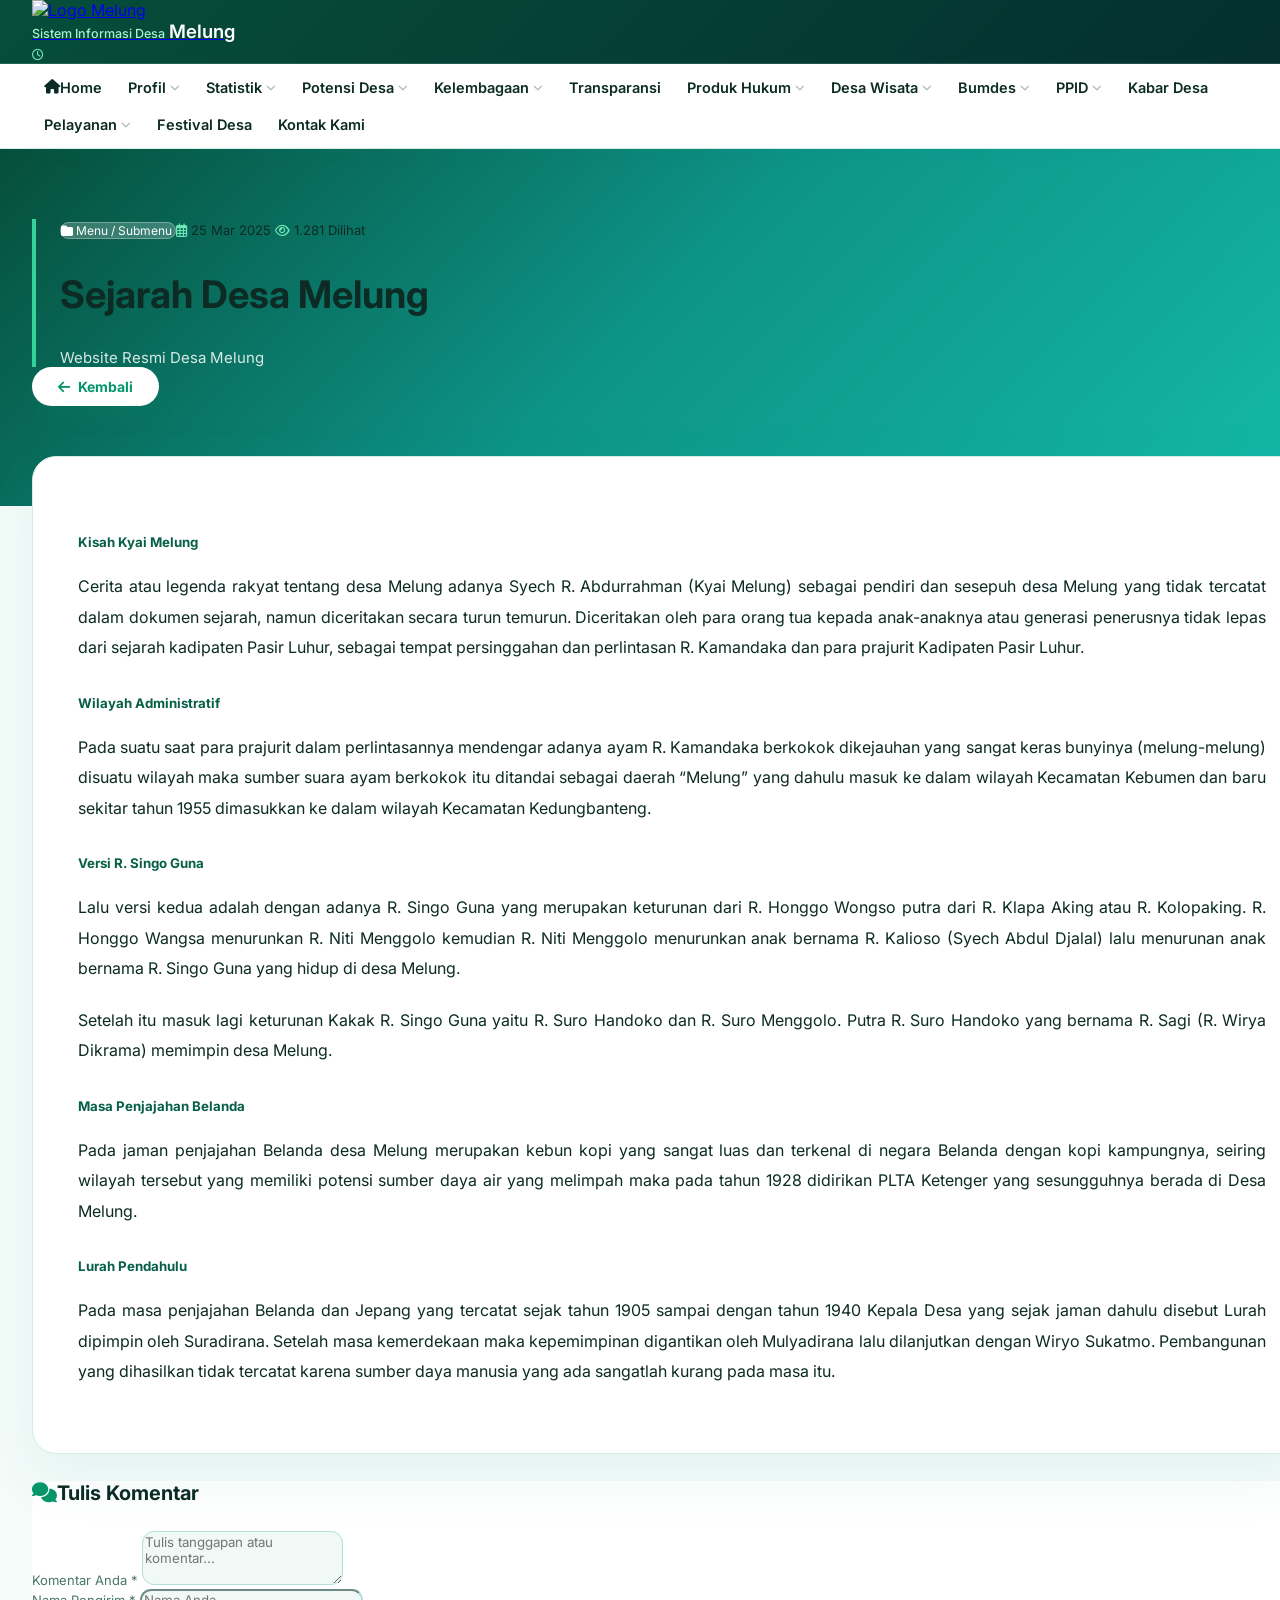
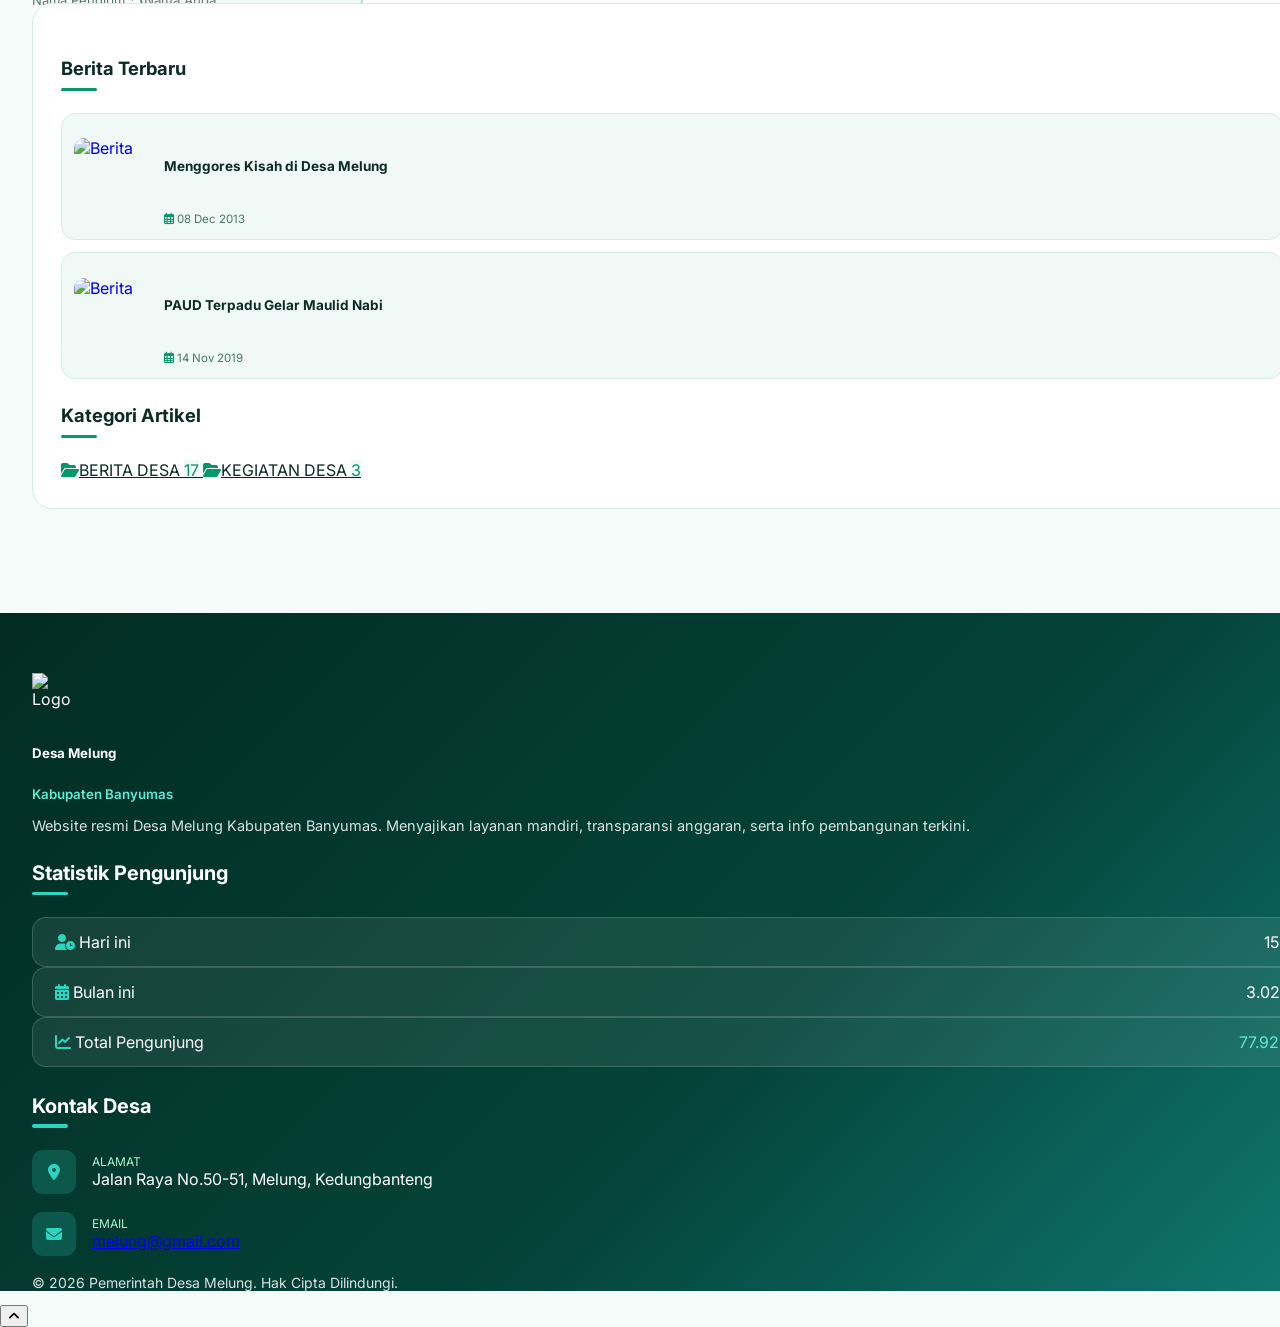
==== commit 9798cd0b: "Update layout dan styling desa melung" ====
--- a/index.html
+++ b/index.html
@@ -26,10 +26,10 @@
 </head>
 
 <body class="home-two">
-	<div class="page-wrapper">
+	<div class="page-wrapper w-100">
 		<header class="main-header shadow-sm">
-			<div class="header-top py-2 px-3 text-white">
-				<div class="container d-flex align-items-center justify-content-between">
+			<div class="header-top py-2 text-white">
+				<div class="container-fluid d-flex align-items-center justify-content-between">
 					<a href="https://melung.desa.id" class="brand-logo text-decoration-none d-flex align-items-center py-1">
 						<img src="https://melung.desa.id/themes/images/logo-bms.png" alt="Logo Melung" class="mr-3 flex-shrink-0" style="width: 42px; height: 42px; object-fit: contain;">
 						<div class="d-flex flex-column" style="line-height: 1.25;">
@@ -37,14 +37,14 @@
 							<span class="header-brand-name" style="font-size: 18.5px; font-weight: 600; color: #fff;">Melung</span>
 						</div>
 					</a>
-					<span class="d-none d-sm-inline" style="font-size: 11.5px; color: #f8fafc;">
+					<span class="d-none d-sm-inline" style="font-size: 12px; color: #f8fafc;">
 						<i class="far fa-clock mr-1" style="color: #6ee7b7;"></i><span id="header-live-date"></span>
 					</span>
 				</div>
 			</div>
 
 			<div class="header-nav-bar">
-				<div class="container clearfix">
+				<div class="container-fluid clearfix">
 					<div class="nav-outer clearfix">
 						<nav class="main-menu">
 							<div class="navigation-wrapper">
@@ -153,9 +153,9 @@
 			</div>
 		</header>
 
-		<!-- Hero Banner -->
+		<!-- Hero Banner Full Layar -->
 		<section class="hero-page-banner">
-			<div class="container">
+			<div class="container-fluid">
 				<div class="row align-items-center justify-content-between">
 					<div class="col-lg-9">
 						<div class="hero-title-wrapper">
@@ -166,8 +166,8 @@
 								<span class="text-white-50" style="font-size: 13px;"><i class="far fa-calendar-alt mr-1" style="color: #6ee7b7;"></i> 25 Mar 2025</span>
 								<span class="text-white-50 ml-2" style="font-size: 13px;"><i class="far fa-eye mr-1" style="color: #6ee7b7;"></i> 1.281 Dilihat</span>
 							</div>
-							<h1 class="text-white font-weight-bold" style="font-size: clamp(22px, 3.5vw, 34px);">Sejarah Desa Melung</h1>
-							<p style="color: rgba(255,255,255,0.85); font-size: 14px; margin: 0;">Website Resmi Desa Melung</p>
+							<h1 class="text-white font-weight-bold" style="font-size: clamp(24px, 3.8vw, 38px);">Sejarah Desa Melung</h1>
+							<p style="color: rgba(255,255,255,0.85); font-size: 15px; margin: 0;">Website Resmi Desa Melung</p>
 						</div>
 					</div>
 					<div class="col-lg-3 text-lg-right mt-3 mt-lg-0">
@@ -177,9 +177,9 @@
 			</div>
 		</section>
 
-		<!-- Content Area -->
+		<!-- Content Area Full Width -->
 		<div style="background: var(--bg-body); padding-bottom: 80px; min-height: 70vh;">
-			<div class="container">
+			<div class="container-fluid">
 				<div class="row">
 					<div class="col-lg-8">
 						<div class="article-main-card">
@@ -274,9 +274,9 @@
 			</div>
 		</div>
 
-		<!-- Footer -->
+		<!-- Footer Full Width -->
 		<footer class="modern-footer-section">
-			<div class="container position-relative z-2">
+			<div class="container-fluid position-relative z-2">
 				<div class="row justify-content-between pb-3">
 					<div class="col-lg-4 col-md-6 mb-4">
 						<div class="d-flex align-items-center mb-3" style="gap: 14px;">
@@ -288,7 +288,7 @@
 								<small style="color: #5eead4; font-weight: 600;">Kabupaten Banyumas</small>
 							</div>
 						</div>
-						<p style="font-size: 14px; color: rgba(255,255,255,0.85);">Website resmi Desa Melung Kabupaten Banyumas. Menyajikan layanan mandiri, transparansi anggaran, serta info pembangunan terkini.</p>
+						<p style="font-size: 14.5px; color: rgba(255,255,255,0.85);">Website resmi Desa Melung Kabupaten Banyumas. Menyajikan layanan mandiri, transparansi anggaran, serta info pembangunan terkini.</p>
 					</div>
 
 					<div class="col-lg-4 col-md-6 mb-4">
--- a/style-custom.css
+++ b/style-custom.css
@@ -16,6 +16,9 @@
 }
 
 html, body {
+	width: 100%;
+	margin: 0;
+	padding: 0;
 	overflow-x: clip !important;
 }
 
@@ -26,6 +29,13 @@
 
 body, button, input, select, textarea, .main-header, .header-brand-name, .main-menu .navigation a {
 	font-family: 'Inter', sans-serif;
+}
+
+/* Full Width Fluid Container */
+.container-fluid {
+	width: 100% !important;
+	padding-left: 2rem !important;
+	padding-right: 2rem !important;
 }
 
 /* Normalisasi Ikon Font Awesome */
@@ -40,7 +50,7 @@
 
 @keyframes blink { 0%, 100% { opacity: 1; } 50% { opacity: 0; } }
 
-/* Sticky Header & Navigasi */
+/* Sticky Header & Navigasi Full Width */
 .main-header {
 	position: sticky !important;
 	top: 0;
@@ -70,7 +80,7 @@
 .main-menu .navigation {
 	display: flex !important;
 	align-items: center;
-	gap: 3px 1px;
+	gap: 6px 2px;
 	margin: 0;
 	padding: 4px 0;
 	list-style: none;
@@ -85,7 +95,7 @@
 	font-weight: 600;
 	font-size: 14.5px;
 	color: var(--text-main) !important;
-	padding: 7px 10px;
+	padding: 7px 12px;
 	border-radius: 6px;
 	display: inline-flex;
 	align-items: center;
@@ -119,7 +129,7 @@
 	position: absolute !important;
 	top: calc(100% + 2px);
 	left: 0;
-	min-width: 220px;
+	min-width: 230px;
 	background: var(--bg-card);
 	border: 1px solid var(--border-ui);
 	border-radius: 12px;
@@ -157,7 +167,7 @@
 	font-size: 13.5px;
 	font-weight: 500;
 	color: var(--text-muted) !important;
-	padding: 8px 13px;
+	padding: 8px 14px;
 	border-radius: 6px;
 	text-decoration: none !important;
 	border-left: 3px solid transparent;
@@ -166,51 +176,54 @@
 .main-menu .navigation li ul li:hover > a {
 	background: var(--item-hover-bg);
 	color: var(--accent-theme) !important;
-	padding-left: 15px;
+	padding-left: 16px;
 	border-left-color: var(--accent-theme);
 }
 .main-menu .navigation li ul li ul {
 	top: -6px;
 	left: calc(100% + 4px);
-	min-width: 200px;
-}
-
-/* Banner, Card & Artikel */
+	min-width: 210px;
+}
+
+/* Hero Banner Full Layar */
 .hero-page-banner {
 	background: var(--hero-gradient);
-	padding: 65px 0 95px;
+	padding: 70px 0 100px;
+	width: 100%;
 	position: relative;
 	overflow: hidden;
 }
 .hero-title-wrapper {
 	border-left: 4px solid #34d399;
-	padding-left: 20px;
-}
+	padding-left: 24px;
+}
+
+/* Card & Konten Full Width */
 .article-main-card {
 	background: var(--bg-card);
 	border-radius: 24px;
 	border: 1px solid var(--border-ui);
 	box-shadow: 0 20px 60px rgba(13, 148, 136, 0.08);
-	padding: 40px;
+	padding: 45px;
 	margin-top: -50px;
 	position: relative;
 	z-index: 3;
 }
 .article-body-content {
 	font-family: 'Inter', sans-serif;
-	font-size: 15.5px;
-	line-height: 1.85;
+	font-size: 16px;
+	line-height: 1.9;
 	text-align: justify;
 }
 .article-body-content h5 {
 	font-weight: 700;
 	color: #065f46;
-	margin-top: 1.5rem;
-	margin-bottom: 0.75rem;
+	margin-top: 1.75rem;
+	margin-bottom: 0.85rem;
 	text-align: left;
 }
 .article-body-content p {
-	margin-bottom: 1.25rem;
+	margin-bottom: 1.35rem;
 }
 
 /* Sidebar & Tombol */
@@ -218,22 +231,22 @@
 	background: var(--bg-card);
 	border-radius: 20px;
 	border: 1px solid var(--border-ui);
-	padding: 24px;
+	padding: 28px;
 	margin-bottom: 24px;
 }
 .sidebar-widget-title {
-	font-size: 1.1rem;
+	font-size: 1.15rem;
 	font-weight: 700;
 	position: relative;
-	padding-bottom: 10px;
-	margin-bottom: 20px;
+	padding-bottom: 12px;
+	margin-bottom: 22px;
 }
 .sidebar-widget-title::after {
 	content: '';
 	position: absolute;
 	left: 0;
 	bottom: 0;
-	width: 32px;
+	width: 36px;
 	height: 3px;
 	background: var(--accent-theme);
 	border-radius: 2px;
@@ -242,7 +255,7 @@
 	display: flex;
 	align-items: center;
 	gap: 14px;
-	padding: 10px;
+	padding: 12px;
 	border-radius: 14px;
 	background: var(--input-bg);
 	border: 1px solid var(--border-ui);
@@ -255,8 +268,8 @@
 	border-color: var(--accent-theme);
 }
 .recent-news-img {
-	width: 72px;
-	height: 72px;
+	width: 76px;
+	height: 76px;
 	border-radius: 10px;
 	object-fit: cover;
 	flex-shrink: 0;
@@ -265,11 +278,11 @@
 	display: inline-flex;
 	align-items: center;
 	gap: 8px;
-	padding: 10px 24px;
+	padding: 11px 26px;
 	background: var(--bg-card);
 	color: var(--accent-theme) !important;
 	font-weight: 700;
-	font-size: 13.5px;
+	font-size: 14px;
 	border-radius: 30px;
 	box-shadow: 0 8px 20px rgba(5, 150, 105, 0.15);
 	text-decoration: none !important;
@@ -280,12 +293,12 @@
 	background: var(--bg-card);
 	border: 1px solid var(--border-ui);
 	border-radius: 18px;
-	padding: 20px;
+	padding: 22px;
 	margin-bottom: 16px;
 }
 .comment-avatar {
-	width: 42px;
-	height: 42px;
+	width: 44px;
+	height: 44px;
 	border-radius: 50%;
 	background: linear-gradient(135deg, #059669 0%, #14b8a6 100%);
 	color: #ffffff;
@@ -299,10 +312,10 @@
 	display: inline-flex;
 	align-items: center;
 	gap: 6px;
-	padding: 6px 14px;
+	padding: 6px 15px;
 	background: var(--item-hover-bg);
 	color: var(--accent-theme);
-	font-size: 12.5px;
+	font-size: 13px;
 	font-weight: 600;
 	border-radius: 20px;
 	border: 1px solid var(--border-ui);
@@ -310,8 +323,8 @@
 	text-decoration: none !important;
 }
 .reply-thread-box {
-	margin-left: 24px;
-	padding-left: 16px;
+	margin-left: 26px;
+	padding-left: 18px;
 	border-left: 3px solid var(--border-ui);
 	margin-top: 14px;
 }
@@ -319,15 +332,16 @@
 	background: var(--input-bg);
 	border: 1px solid var(--border-ui);
 	border-radius: 14px;
-	padding: 16px;
+	padding: 18px;
 	margin-top: 14px;
 }
 
-/* Footer */
+/* Footer Full Width */
 .modern-footer-section {
 	background: var(--footer-gradient);
 	color: #ffffff;
-	padding-top: 55px;
+	padding-top: 60px;
+	width: 100%;
 }
 .modern-footer-title {
 	font-size: 1.25rem;
@@ -350,14 +364,14 @@
 	background: rgba(255, 255, 255, 0.08);
 	border: 1px solid rgba(255, 255, 255, 0.16);
 	border-radius: 14px;
-	padding: 14px 20px;
+	padding: 14px 22px;
 	display: flex;
 	align-items: center;
 	justify-content: space-between;
 }
 .counter-icon-box, .footer-contact-icon {
-	width: 42px;
-	height: 42px;
+	width: 44px;
+	height: 44px;
 	border-radius: 11px;
 	background: rgba(45, 212, 191, 0.2);
 	color: #2dd4bf;
@@ -369,35 +383,33 @@
 .footer-contact-item {
 	display: flex;
 	align-items: center;
-	gap: 14px;
+	gap: 16px;
 	margin-bottom: 18px;
 }
 
 /* Responsif */
 @media (max-width: 991px) {
-	.main-menu .navigation {
-		gap: 2px;
+	.container-fluid {
+		padding-left: 1.25rem !important;
+		padding-right: 1.25rem !important;
 	}
 	.main-menu .navigation > li > a {
-		font-size: 13px !important;
-		padding: 6px 8px !important;
+		font-size: 13.5px !important;
+		padding: 6px 9px !important;
 	}
 }
 
 @media (max-width: 768px) {
-	.header-top {
-		padding: 6px 0 !important;
+	.container-fluid {
+		padding-left: 1rem !important;
+		padding-right: 1rem !important;
 	}
 	.article-main-card {
-		padding: 20px 16px !important;
+		padding: 22px 18px !important;
 		margin-top: -25px !important;
 	}
 	.sidebar-widget-card {
-		padding: 18px 14px !important;
+		padding: 20px 16px !important;
 		margin-top: 0 !important;
 	}
-	.reply-thread-box {
-		margin-left: 10px;
-		padding-left: 8px;
-	}
 }
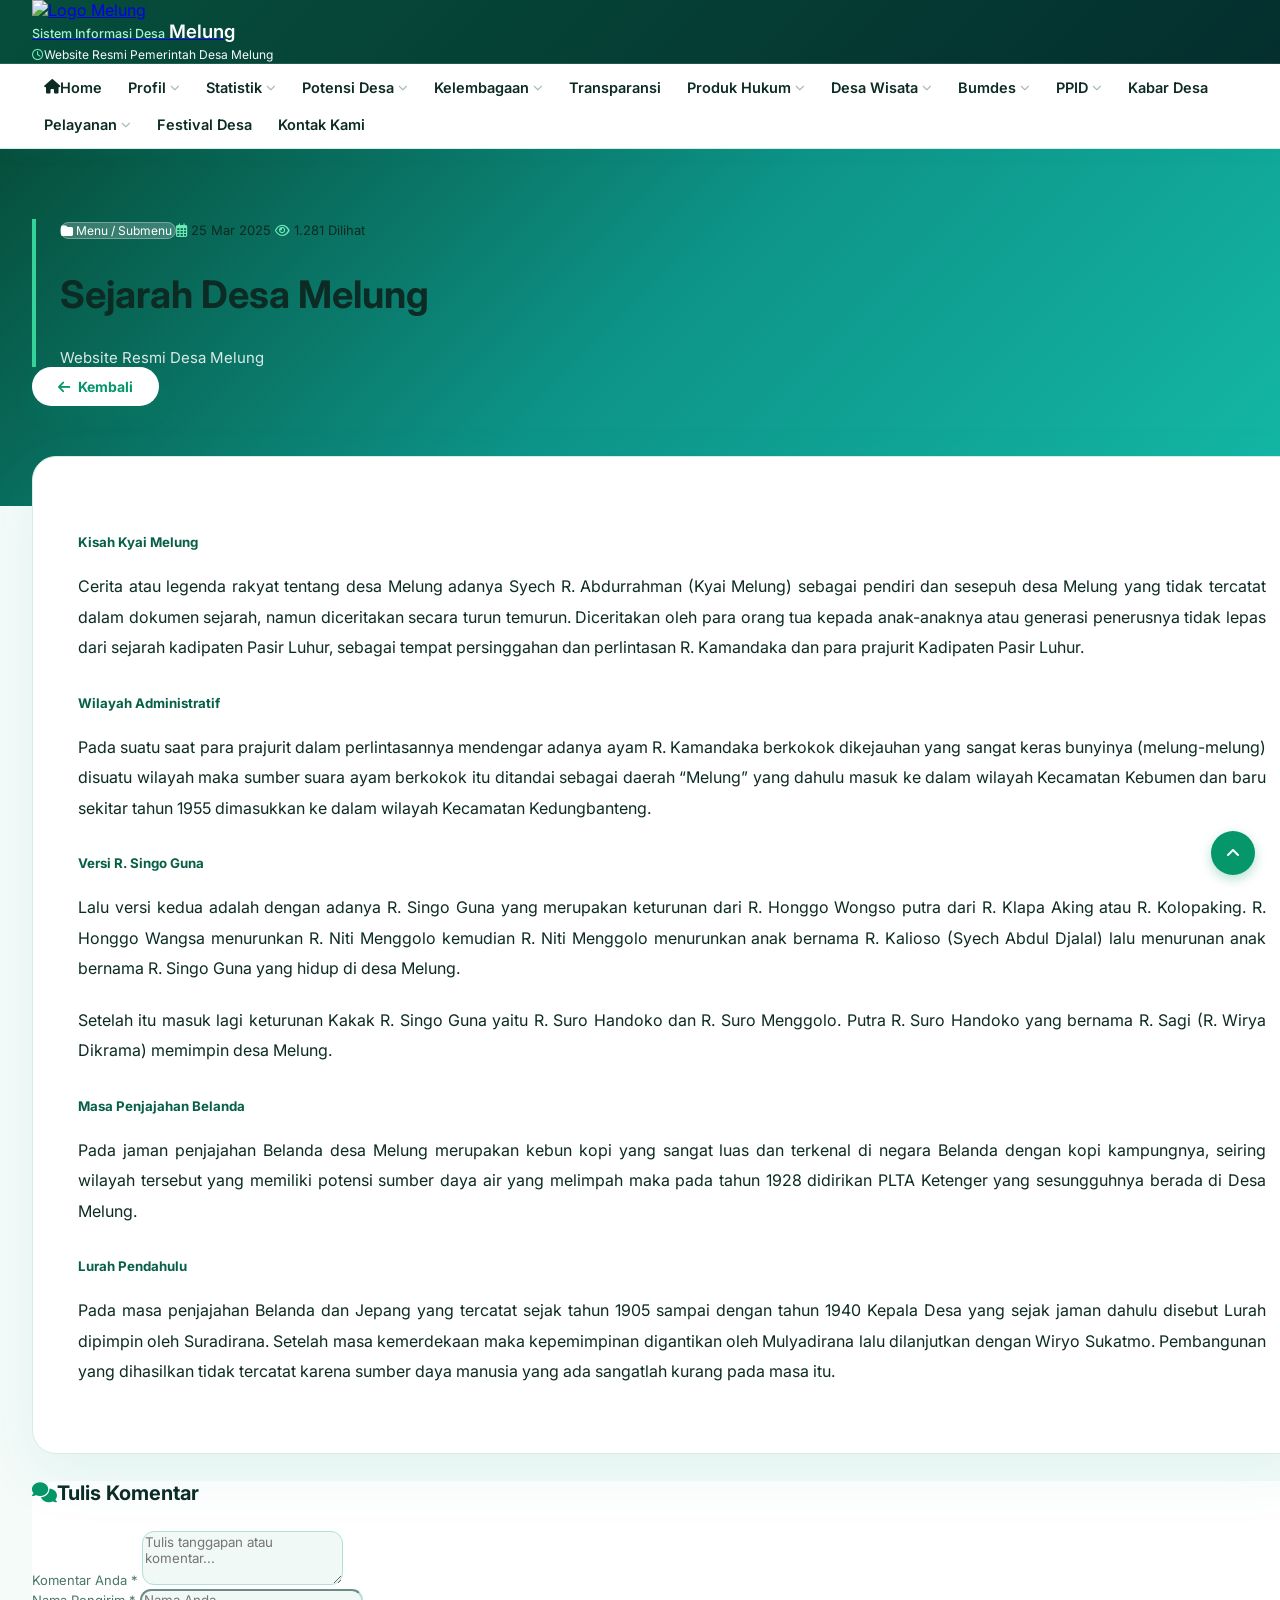
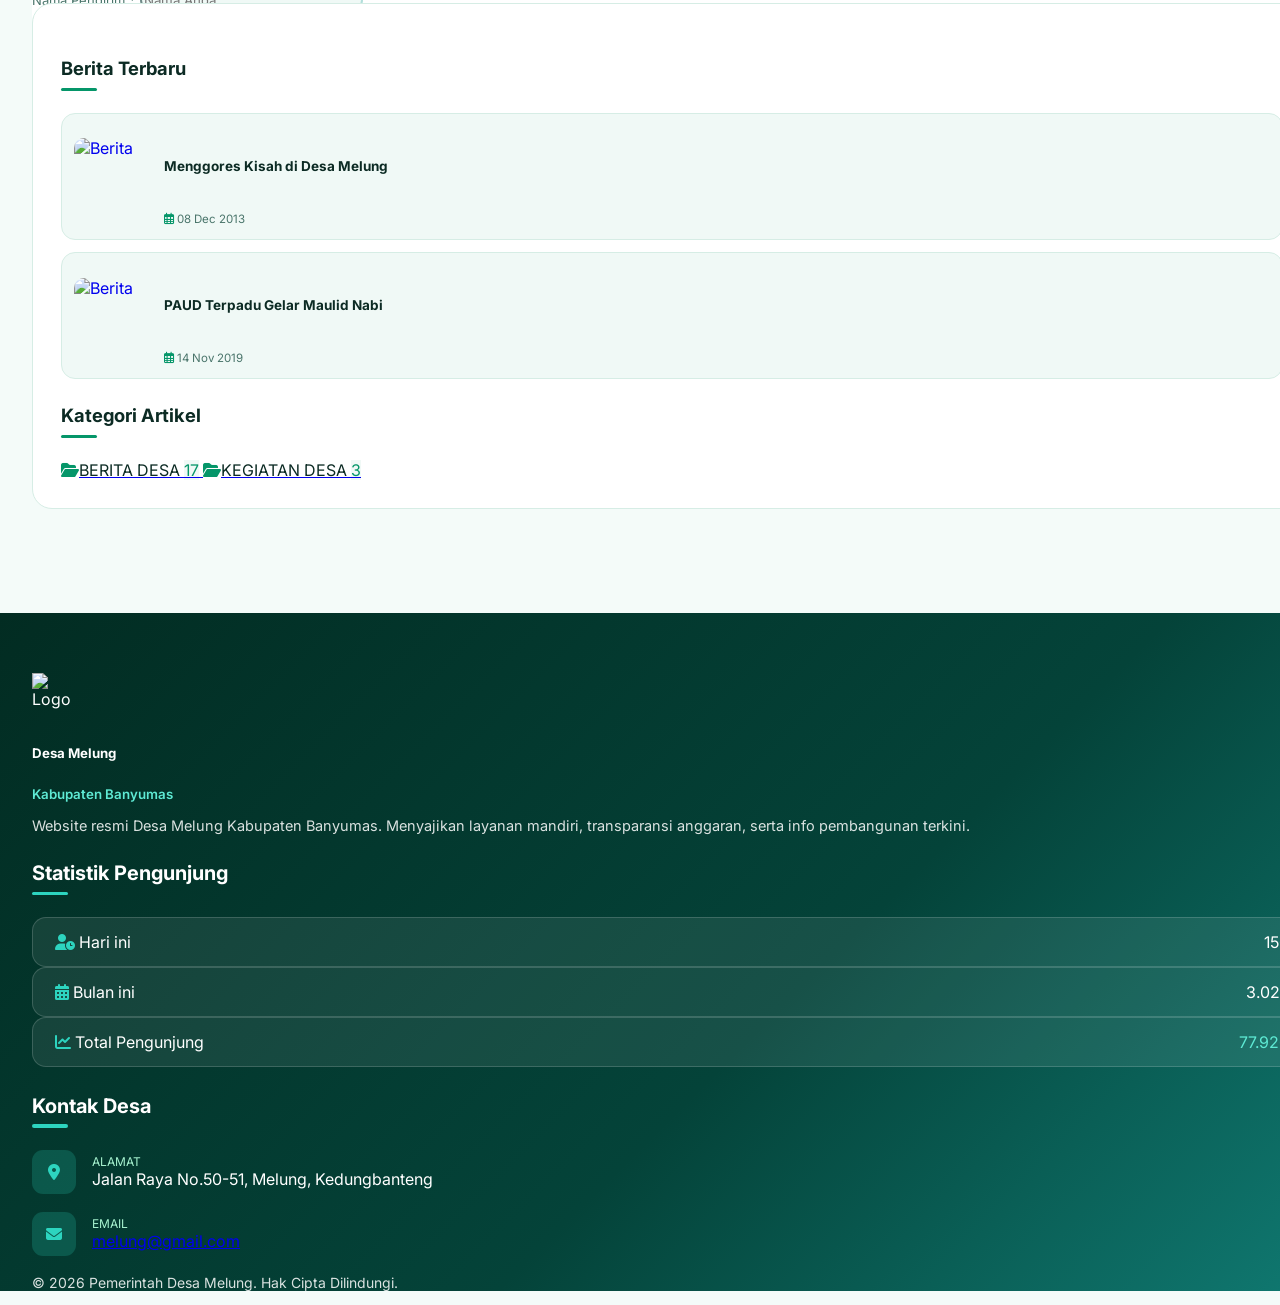
==== commit 465310e5: "update: pembaruan layout dan penyesuaian gaya css" ====
--- a/index.html
+++ b/index.html
@@ -1,5 +1,5 @@
 <!DOCTYPE html>
-<html lang="id">
+<html lang="id" id="top">
 <head>
 	<meta charset="utf-8" />
 	<meta name="viewport" content="width=device-width, initial-scale=1, shrink-to-fit=no" />
@@ -38,7 +38,7 @@
 						</div>
 					</a>
 					<span class="d-none d-sm-inline" style="font-size: 12px; color: #f8fafc;">
-						<i class="far fa-clock mr-1" style="color: #6ee7b7;"></i><span id="header-live-date"></span>
+						<i class="far fa-clock mr-1" style="color: #6ee7b7;"></i>Website Resmi Pemerintah Desa Melung
 					</span>
 				</div>
 			</div>
@@ -203,34 +203,31 @@
 							<div class="mt-4 pt-3 border-top" style="border-color: var(--border-ui) !important;"></div>
 						</div>
 
-						<!-- Form Komentar -->
+						<!-- Form Komentar Statis -->
 						<div class="mt-4 p-4 border" style="background: var(--bg-card); border-radius: 24px; border-color: var(--border-ui) !important;">
 							<h4 class="font-weight-bold mb-3" style="color: var(--text-main); font-size: 1.25rem;">
 								<i class="fas fa-comments mr-2" style="color: var(--accent-theme);"></i>Tulis Komentar
 							</h4>
-							<div class="form-group mb-3">
-								<label class="font-weight-bold" style="color: var(--text-muted); font-size: 13px;">Komentar Anda <span class="text-danger">*</span></label>
-								<textarea class="form-control" id="comment" rows="3" placeholder="Tulis tanggapan atau komentar..." style="border-radius: 12px; background: var(--input-bg); border-color: var(--border-input);"></textarea>
-							</div>
-							<div class="row">
-								<div class="col-md-6 mb-3">
-									<label class="font-weight-bold" style="color: var(--text-muted); font-size: 13px;">Nama Pengirim <span class="text-danger">*</span></label>
-									<input class="form-control" id="nama_pengirim" type="text" placeholder="Nama Anda" style="border-radius: 12px; background: var(--input-bg); border-color: var(--border-input);" required>
+							<form action="https://melung.desa.id/komentar" method="POST">
+								<input type="hidden" name="artikel_id" value="2747">
+								<div class="form-group mb-3">
+									<label class="font-weight-bold" style="color: var(--text-muted); font-size: 13px;">Komentar Anda <span class="text-danger">*</span></label>
+									<textarea class="form-control" name="konten" rows="3" placeholder="Tulis tanggapan atau komentar..." style="border-radius: 12px; background: var(--input-bg); border-color: var(--border-input);" required></textarea>
 								</div>
-								<div class="col-md-6 mb-3">
-									<label class="font-weight-bold" style="color: var(--text-muted); font-size: 13px;">No. Telepon / WA <span class="text-danger">*</span></label>
-									<input class="form-control" id="no_telepon" type="tel" oninput="this.value = this.value.replace(/[^0-9]/g, '')" placeholder="Hanya Angka" style="border-radius: 12px; background: var(--input-bg); border-color: var(--border-input);" required>
+								<div class="row">
+									<div class="col-md-6 mb-3">
+										<label class="font-weight-bold" style="color: var(--text-muted); font-size: 13px;">Nama Pengirim <span class="text-danger">*</span></label>
+										<input class="form-control" name="nama" type="text" placeholder="Nama Anda" style="border-radius: 12px; background: var(--input-bg); border-color: var(--border-input);" required>
+									</div>
+									<div class="col-md-6 mb-3">
+										<label class="font-weight-bold" style="color: var(--text-muted); font-size: 13px;">No. Telepon / WA <span class="text-danger">*</span></label>
+										<input class="form-control" name="no_hp" type="tel" pattern="[0-9]*" placeholder="Hanya Angka" style="border-radius: 12px; background: var(--input-bg); border-color: var(--border-input);" required>
+									</div>
 								</div>
-								<input type="text" id="website_url" style="display:none !important;" tabindex="-1">
-								<div class="col-12 mb-3">
-									<script src="https://www.google.com/recaptcha/api.js?" async defer></script>
-									<div data-sitekey="6LcpkzEqAAAAAIi5N5PVuwkJy7gapza_JpAUVF11" class="g-recaptcha"></div>
-								</div>
-							</div>
-							<button class="btn font-weight-bold text-white px-4 py-2" style="background: linear-gradient(135deg, #059669 0%, #0d9488 100%); border-radius: 12px; border: none;" onclick="addComment()">
-								<i class="fas fa-paper-plane mr-1"></i> Kirim Komentar
-							</button>
-							<div class="mt-4" id="comment-list"></div>
+								<button type="submit" class="btn font-weight-bold text-white px-4 py-2" style="background: linear-gradient(135deg, #059669 0%, #0d9488 100%); border-radius: 12px; border: none;">
+									<i class="fas fa-paper-plane mr-1"></i> Kirim Komentar
+								</button>
+							</form>
 						</div>
 					</div>
 
@@ -335,83 +332,9 @@
 		</footer>
 	</div>
 
-	<button class="scroll-top scroll-to-target" data-target="html"><span class="fa fa-angle-up"></span></button>
-
-	<!-- Scripts Utama -->
-	<script src="https://melung.desa.id/themes/js/jquery-3.6.0.min.js"></script>
-	<script src="https://melung.desa.id/themes/js/bootstrap.4.5.3.min.js"></script>
-	<script src="https://cdn.jsdelivr.net/npm/sweetalert2@11"></script>
-
-	<script>
-		const articleId = 2747;
-
-		function updateClock() {
-			const d = new Date(),
-				  days = ['Minggu','Senin','Selasa','Rabu','Kamis','Jumat','Sabtu'],
-				  months = ['Jan','Feb','Mar','Apr','Mei','Jun','Jul','Agus','Sep','Okt','Nov','Des'];
-			$('#header-live-date').text(`${days[d.getDay()]}, ${d.getDate()} ${months[d.getMonth()]} ${d.getFullYear()} • ${String(d.getHours()).padStart(2,'0')}:${String(d.getMinutes()).padStart(2,'0')}:${String(d.getSeconds()).padStart(2,'0')} WIB`);
-		}
-		setInterval(updateClock, 1000); 
-		updateClock();
-
-		$(window).on('scroll', () => $('.main-header').toggleClass('header-scrolled', $(window).scrollTop() > 25));
-
-		$('.main-menu .navigation li.dropdown > a').on('click', function (e) {
-			const ul = $(this).siblings('ul');
-			if (ul.length && (!$(this).attr('href') || $(this).attr('href') === '#')) {
-				e.preventDefault();
-				$(this).parent().toggleClass('open').siblings().removeClass('open');
-			}
-		});
-
-		function loadComments() {
-			$.get("https://melung.desa.id/artikel/komentar", { artikel_id: articleId }, data => {
-				$('#comment-list').html(data && data.length ? data.map(renderComment).join('') : '<p class="text-muted text-center my-3">Belum ada komentar.</p>');
-			});
-		}
-
-		function renderComment(c) {
-			const date = c.created_at ? new Date(c.created_at).toLocaleDateString('id-ID', {day: 'numeric', month: 'short', year: 'numeric'}) : '';
-			return `
-			<div class="comment-card" id="comment-${c.id}">
-				<div class="d-flex align-items-center justify-content-between">
-					<div class="d-flex align-items-center" style="gap: 10px;">
-						<div class="comment-avatar">${(c.nama || 'U').charAt(0).toUpperCase()}</div>
-						<div><div class="font-weight-bold">${c.nama || 'Pengunjung'}</div><small class="text-muted">${date}</small></div>
-					</div>
-					<button class="btn-reply-custom" onclick="$('#reply-box-${c.id}').toggleClass('d-none')"><i class="fas fa-reply"></i> Balas</button>
-				</div>
-				<div class="my-2">${c.konten || ''}</div>
-				<div class="reply-form-container d-none" id="reply-box-${c.id}">
-					<textarea class="form-control mb-2" id="reply-${c.id}" rows="2" placeholder="Balasan..."></textarea>
-					<div class="text-right">
-						<button class="btn btn-sm btn-light" onclick="$('#reply-box-${c.id}').addClass('d-none')">Batal</button>
-						<button class="btn btn-sm btn-primary" style="background: var(--accent-theme); border-color: var(--accent-theme);" onclick="addComment(${c.id})">Kirim</button>
-					</div>
-				</div>
-				<div class="reply-thread-box">${(c.replies || []).map(renderComment).join('')}</div>
-			</div>`;
-		}
-
-		function addComment(parent_id = null) {
-			const captcha = (typeof grecaptcha !== 'undefined') ? grecaptcha.getResponse() : '';
-			if (!captcha) return alert('Centang reCAPTCHA dahulu.');
-
-			$.post("https://melung.desa.id/komentar", {
-				artikel_id: articleId, parent_id,
-				nama: parent_id ? $('#reply-nama-' + parent_id).val() : $('#nama_pengirim').val(),
-				no_hp: parent_id ? $('#reply-no_telepon-' + parent_id).val() : $('#no_telepon').val(),
-				konten: parent_id ? $('#reply-' + parent_id).val() : $('#comment').val(),
-				'g-recaptcha-response': captcha,
-				_token: "FHIhUmGsDGBWuAEeQYW41MaM9e4copgjzel7LqeZ"
-			}, () => {
-				loadComments();
-				if (!parent_id) $('#comment, #nama_pengirim, #no_telepon').val('');
-				if (typeof grecaptcha !== 'undefined') grecaptcha.reset();
-			}).fail(() => alert('Gagal mengirim komentar.'));
-		}
-
-		$(document).ready(loadComments);
-	</script>
+	<!-- Tombol Kembali ke Atas Menggunakan Anchor HTML Murni -->
+	<a href="#top" class="scroll-top" style="display: inline-flex; align-items: center; justify-content: center; text-decoration: none;">
+		<span class="fa fa-angle-up"></span>
+	</a>
 </body>
 </html>
--- a/style-custom.css
+++ b/style-custom.css
@@ -15,6 +15,10 @@
 	--footer-gradient: linear-gradient(135deg, #022c22 0%, #044339 60%, #0f766e 100%);
 }
 
+html {
+	scroll-behavior: smooth;
+}
+
 html, body {
 	width: 100%;
 	margin: 0;
@@ -48,23 +52,14 @@
 .fas, .nav-chevron, .sub-chevron { font-family: "Font Awesome 6 Free", "FontAwesome" !important; font-weight: 900 !important; }
 .fab { font-family: "Font Awesome 6 Brands", "FontAwesome" !important; font-weight: 400 !important; }
 
-@keyframes blink { 0%, 100% { opacity: 1; } 50% { opacity: 0; } }
-
-/* Sticky Header & Navigasi Full Width */
+/* Sticky Header */
 .main-header {
 	position: sticky !important;
 	top: 0;
 	width: 100%;
 	z-index: 99999;
 	background: var(--bg-nav) !important;
-	transition: all 0.25s ease;
-}
-.main-header.header-scrolled {
-	box-shadow: 0 10px 30px -5px rgba(13, 148, 136, 0.2) !important;
-}
-.main-header.header-scrolled .header-top {
-	padding-top: 4px !important;
-	padding-bottom: 4px !important;
+	box-shadow: 0 4px 16px -2px rgba(13, 148, 136, 0.1) !important;
 }
 .header-top {
 	background: var(--header-gradient) !important;
@@ -73,7 +68,6 @@
 .header-nav-bar {
 	background: var(--bg-nav) !important;
 	border-bottom: 1px solid var(--border-ui);
-	box-shadow: 0 4px 16px -2px rgba(13, 148, 136, 0.06);
 	padding: 4px 0 !important;
 }
 
@@ -124,7 +118,7 @@
 	color: var(--accent-theme);
 }
 
-/* Dropdown Menu */
+/* Dropdown Menu (Pure CSS Hover) */
 .main-menu .navigation li ul {
 	position: absolute !important;
 	top: calc(100% + 2px);
@@ -153,12 +147,14 @@
 	right: -10px;
 	height: 20px;
 }
-.main-menu .navigation li:hover > ul,
-.main-menu .navigation li.open > ul {
+.main-menu .navigation li:hover > ul {
 	opacity: 1;
 	visibility: visible;
 	pointer-events: auto;
 	transform: translateY(0) scale(1);
+}
+.main-menu .navigation li ul li {
+	position: relative;
 }
 .main-menu .navigation li ul li a {
 	display: flex;
@@ -185,7 +181,7 @@
 	min-width: 210px;
 }
 
-/* Hero Banner Full Layar */
+/* Hero Banner */
 .hero-page-banner {
 	background: var(--hero-gradient);
 	padding: 70px 0 100px;
@@ -198,7 +194,7 @@
 	padding-left: 24px;
 }
 
-/* Card & Konten Full Width */
+/* Article Card & Konten */
 .article-main-card {
 	background: var(--bg-card);
 	border-radius: 24px;
@@ -226,7 +222,7 @@
 	margin-bottom: 1.35rem;
 }
 
-/* Sidebar & Tombol */
+/* Sidebar & Komponen Pendukung */
 .sidebar-widget-card {
 	background: var(--bg-card);
 	border-radius: 20px;
@@ -288,55 +284,26 @@
 	text-decoration: none !important;
 }
 
-/* Komentar */
-.comment-card {
-	background: var(--bg-card);
-	border: 1px solid var(--border-ui);
-	border-radius: 18px;
-	padding: 22px;
-	margin-bottom: 16px;
-}
-.comment-avatar {
+/* Tombol Scroll Top Statis */
+.scroll-top {
+	position: fixed;
+	bottom: 25px;
+	right: 25px;
 	width: 44px;
 	height: 44px;
+	background: var(--accent-theme);
+	color: #fff;
 	border-radius: 50%;
-	background: linear-gradient(135deg, #059669 0%, #14b8a6 100%);
-	color: #ffffff;
-	font-weight: 700;
-	display: flex;
-	align-items: center;
-	justify-content: center;
-	flex-shrink: 0;
-}
-.btn-reply-custom {
-	display: inline-flex;
-	align-items: center;
-	gap: 6px;
-	padding: 6px 15px;
-	background: var(--item-hover-bg);
-	color: var(--accent-theme);
-	font-size: 13px;
-	font-weight: 600;
-	border-radius: 20px;
-	border: 1px solid var(--border-ui);
-	cursor: pointer;
-	text-decoration: none !important;
-}
-.reply-thread-box {
-	margin-left: 26px;
-	padding-left: 18px;
-	border-left: 3px solid var(--border-ui);
-	margin-top: 14px;
-}
-.reply-form-container {
-	background: var(--input-bg);
-	border: 1px solid var(--border-ui);
-	border-radius: 14px;
-	padding: 18px;
-	margin-top: 14px;
-}
-
-/* Footer Full Width */
+	z-index: 999;
+	box-shadow: 0 4px 12px rgba(5, 150, 105, 0.3);
+	transition: transform 0.2s ease;
+}
+.scroll-top:hover {
+	color: #fff;
+	transform: translateY(-3px);
+}
+
+/* Footer */
 .modern-footer-section {
 	background: var(--footer-gradient);
 	color: #ffffff;
@@ -369,7 +336,7 @@
 	align-items: center;
 	justify-content: space-between;
 }
-.counter-icon-box, .footer-contact-icon {
+.footer-contact-icon {
 	width: 44px;
 	height: 44px;
 	border-radius: 11px;
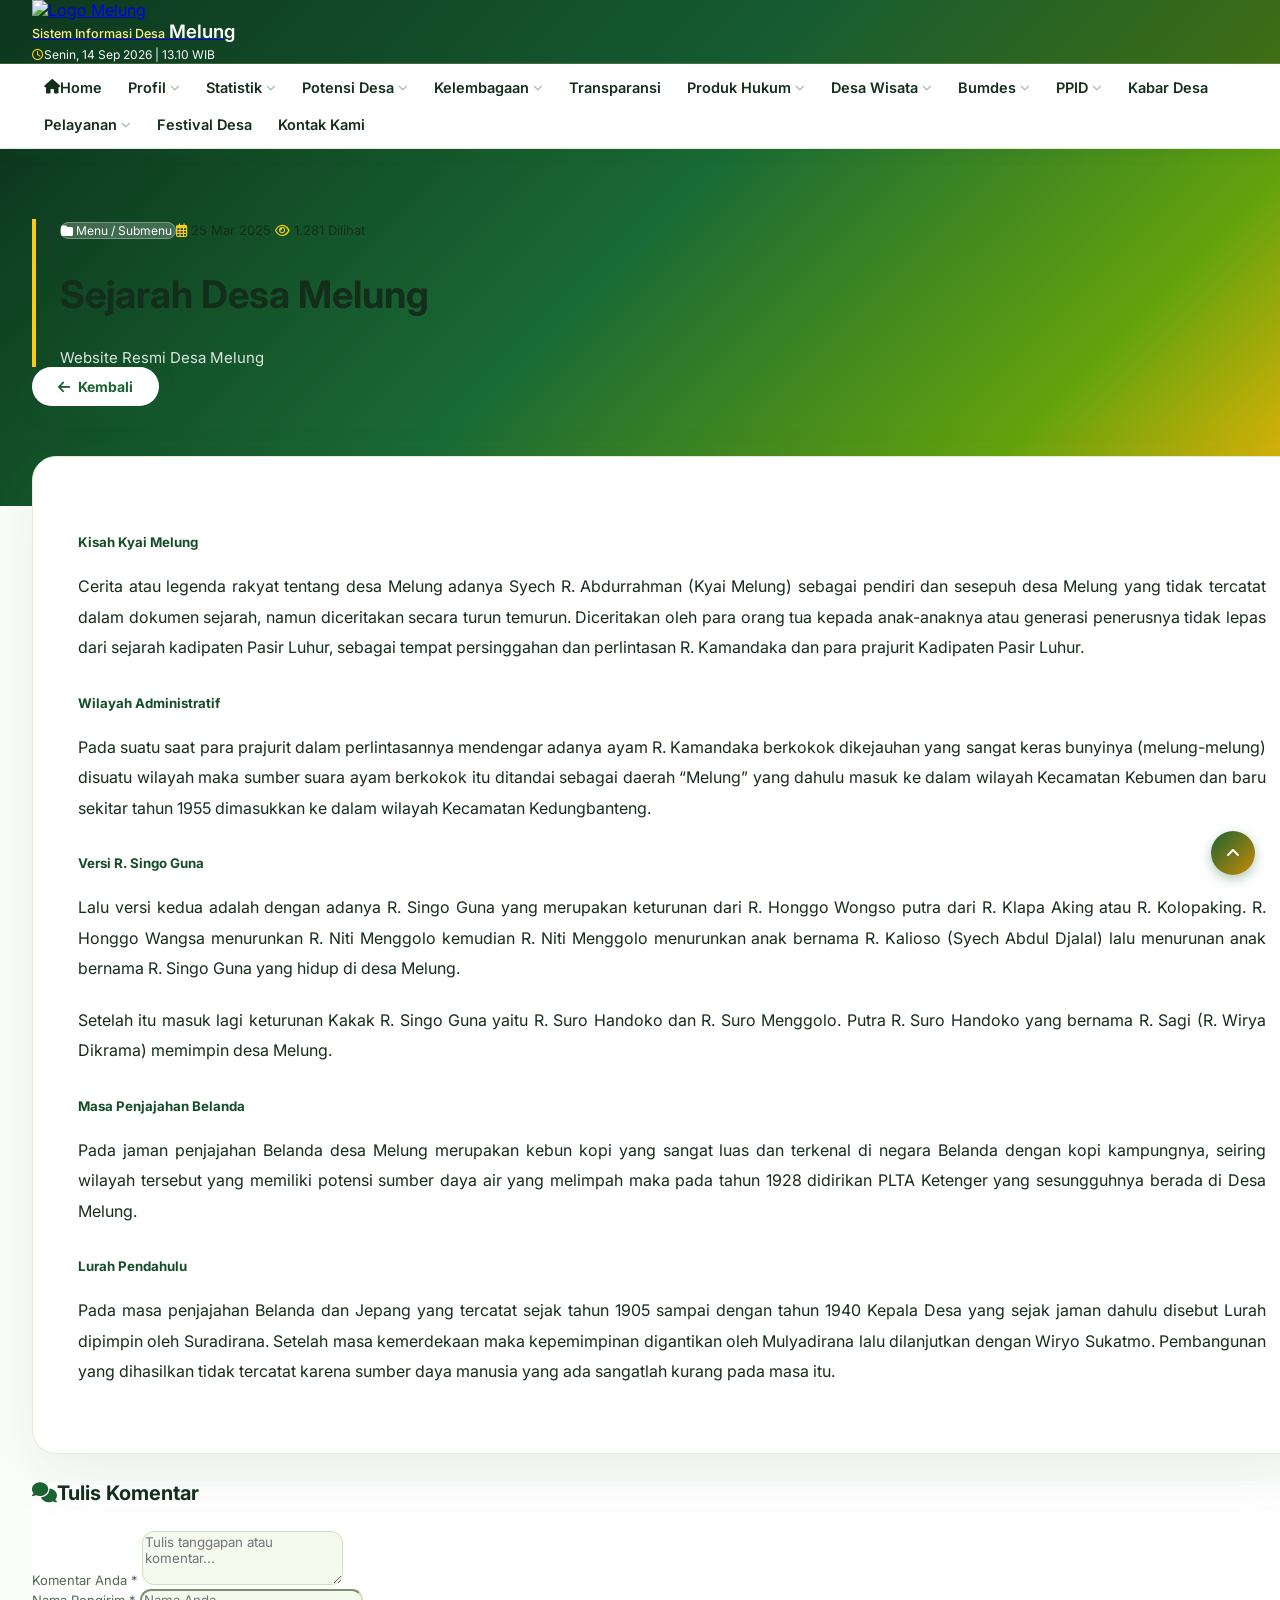
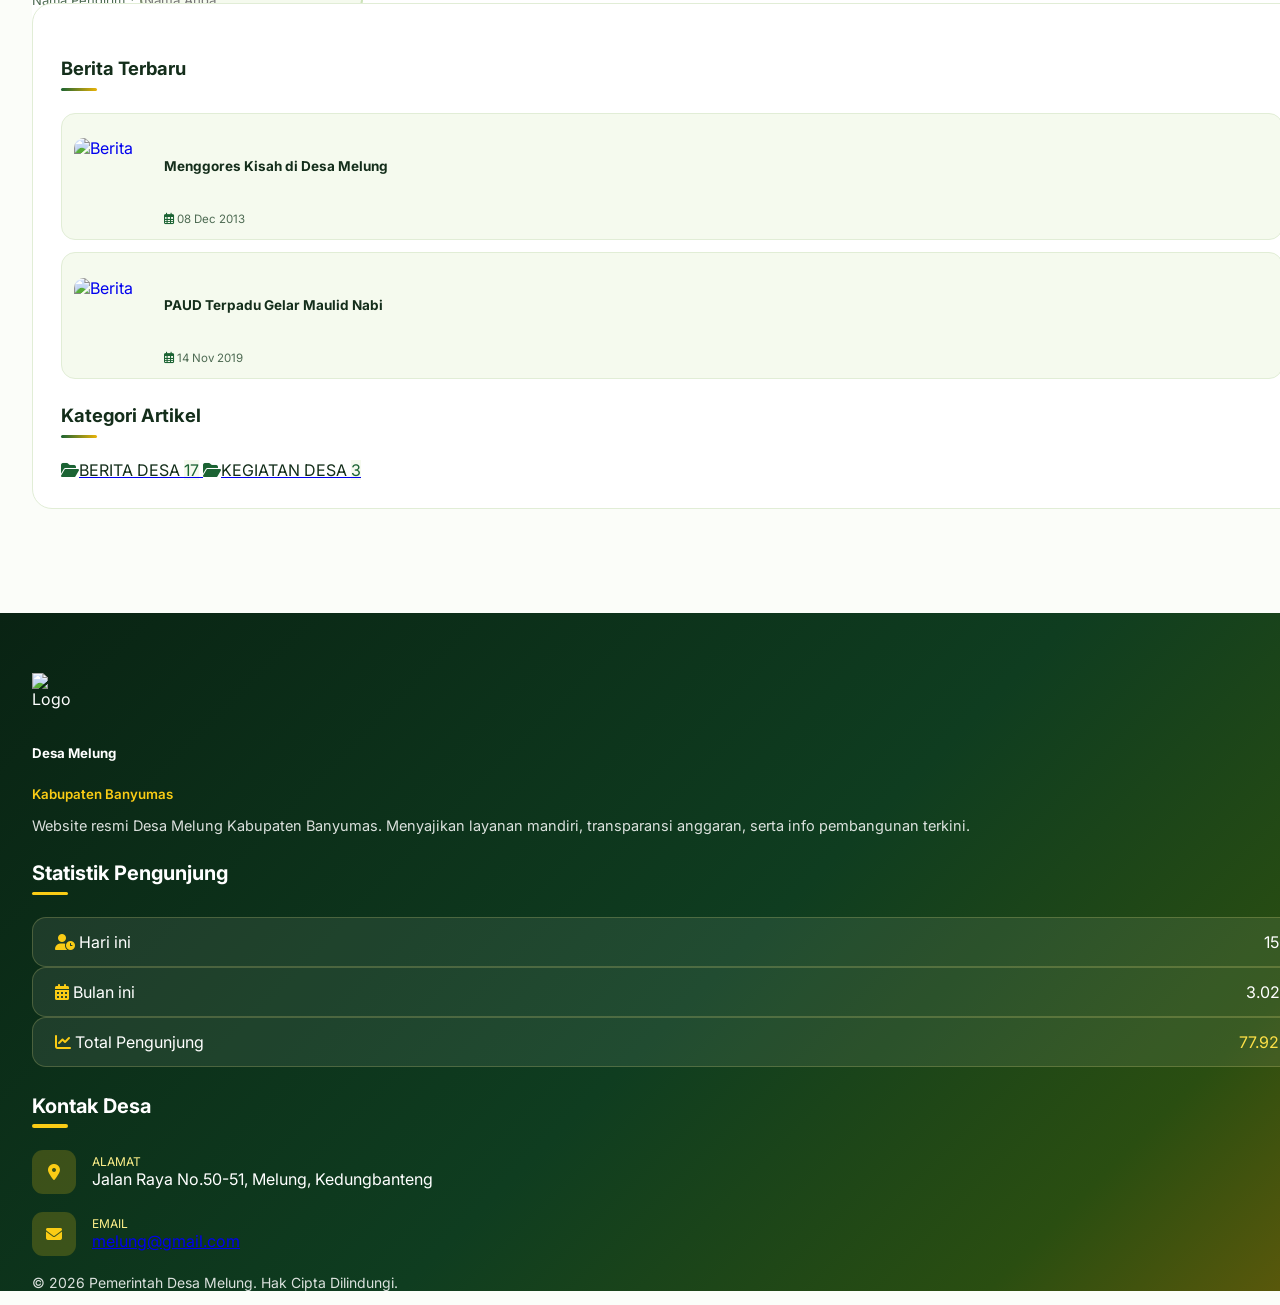
==== commit a0a92818: "refactor: sesuaikan skema warna hijau-kuning dan rapikan komentar kode" ====
--- a/index.html
+++ b/index.html
@@ -1,340 +1,344 @@
 <!DOCTYPE html>
 <html lang="id" id="top">
 <head>
-	<meta charset="utf-8" />
-	<meta name="viewport" content="width=device-width, initial-scale=1, shrink-to-fit=no" />
-	<title>Sejarah Desa Melung - Desa Melung</title>
-	<meta name="description" content="Kisah Kyai Melung Cerita atau legenda rakyat tentang desa Melung...">
-
-	<meta property="og:type" content="article">
-	<meta property="og:url" content="https://melung.desa.id/artikel-detail/sejarah-desa-melung">
-	<meta property="og:title" content="Sejarah Desa Melung">
-	<meta property="og:image" content="https://melung.desa.id/themes/images/logo-bms.png">
-
-	<link rel="canonical" href="https://melung.desa.id/artikel-detail/sejarah-desa-melung" />
-	<link rel="shortcut icon" type="image/x-icon" href="https://melung.desa.id/themes/images/logo-bms.png">
-	
-	<!-- Google Fonts: Inter -->
-	<link rel="preconnect" href="https://fonts.googleapis.com">
-	<link rel="preconnect" href="https://fonts.gstatic.com" crossorigin>
-	<link href="https://fonts.googleapis.com/css2?family=Inter:wght@400;500;600;700;800&display=swap" rel="stylesheet">
-	
-	<!-- CSS Vendor & Custom -->
-	<link rel="stylesheet" href="https://cdnjs.cloudflare.com/ajax/libs/font-awesome/6.5.1/css/all.min.css">
-	<link href="https://melung.desa.id/themes/css/bootstrap.4.5.3.min.css" rel="stylesheet">
-	<link rel="stylesheet" href="style-custom.css">
+    <meta charset="utf-8" />
+    <meta name="viewport" content="width=device-width, initial-scale=1, shrink-to-fit=no" />
+    <title>Sejarah Desa Melung - Desa Melung</title>
+    <meta name="description" content="Kisah Kyai Melung Cerita atau legenda rakyat tentang desa Melung...">
+
+    <meta property="og:type" content="article">
+    <meta property="og:url" content="https://melung.desa.id/artikel-detail/sejarah-desa-melung">
+    <meta property="og:title" content="Sejarah Desa Melung">
+    <meta property="og:image" content="https://melung.desa.id/themes/images/logo-bms.png">
+
+    <link rel="canonical" href="https://melung.desa.id/artikel-detail/sejarah-desa-melung" />
+    <link rel="shortcut icon" type="image/x-icon" href="https://melung.desa.id/themes/images/logo-bms.png">
+    
+    <!-- Fonts & Icons -->
+    <link rel="preconnect" href="https://fonts.googleapis.com">
+    <link rel="preconnect" href="https://fonts.gstatic.com" crossorigin>
+    <link href="https://fonts.googleapis.com/css2?family=Inter:wght@400;500;600;700;800&display=swap" rel="stylesheet">
+    <link rel="stylesheet" href="https://cdnjs.cloudflare.com/ajax/libs/font-awesome/6.5.1/css/all.min.css">
+    
+    <!-- Stylesheets -->
+    <link href="https://melung.desa.id/themes/css/bootstrap.4.5.3.min.css" rel="stylesheet">
+    <link rel="stylesheet" href="style-custom.css">
 </head>
 
 <body class="home-two">
-	<div class="page-wrapper w-100">
-		<header class="main-header shadow-sm">
-			<div class="header-top py-2 text-white">
-				<div class="container-fluid d-flex align-items-center justify-content-between">
-					<a href="https://melung.desa.id" class="brand-logo text-decoration-none d-flex align-items-center py-1">
-						<img src="https://melung.desa.id/themes/images/logo-bms.png" alt="Logo Melung" class="mr-3 flex-shrink-0" style="width: 42px; height: 42px; object-fit: contain;">
-						<div class="d-flex flex-column" style="line-height: 1.25;">
-							<span class="text-uppercase" style="font-size: 12.5px; font-weight: 500; color: #a7f3d0;">Sistem Informasi Desa</span>
-							<span class="header-brand-name" style="font-size: 18.5px; font-weight: 600; color: #fff;">Melung</span>
-						</div>
-					</a>
-					<span class="d-none d-sm-inline" style="font-size: 12px; color: #f8fafc;">
-						<i class="far fa-clock mr-1" style="color: #6ee7b7;"></i>Website Resmi Pemerintah Desa Melung
-					</span>
-				</div>
-			</div>
-
-			<div class="header-nav-bar">
-				<div class="container-fluid clearfix">
-					<div class="nav-outer clearfix">
-						<nav class="main-menu">
-							<div class="navigation-wrapper">
-								<ul class="navigation clearfix">
-									<li><a href="https://melung.desa.id"><i class="fas fa-home mr-1"></i> Home</a></li>
-									<li class="dropdown">
-										<a href="https://melung.desa.id/artikel-detail/profil-desa-melung"><span>Profil</span><i class="fas fa-chevron-down nav-chevron ml-1"></i></a>
-										<ul class="sub-menu-dropdown">
-											<li><a href="https://melung.desa.id/artikel-detail/tentang-desa-melung">Tentang Kami</a></li>
-											<li><a href="https://melung.desa.id/artikel-detail/visi-dan-misi">Visi Dan Misi</a></li>
-											<li><a href="https://melung.desa.id/artikel-detail/sejarah-desa-melung">Sejarah Desa</a></li>
-											<li><a href="https://melung.desa.id/berita">Letak Geografis Desa</a></li>
-											<li><a href="https://melung.desa.id/artikel-detail/peta-desa-melung">Peta Desa</a></li>
-											<li><a href="https://melung.desa.id/artikel-detail/peta-pertanahan-desa-melung">Peta Pertanahan</a></li>
-											<li><a href="https://melung.desa.id/artikel-detail/lambang-motto-dan-slogan">Lambang, Motto, Dan Slogan</a></li>
-											<li><a href="https://melung.desa.id/artikel-detail/prestasi-desa-melung">Prestasi Desa</a></li>
-										</ul>
-									</li>
-									<li class="dropdown">
-										<a href="https://melung.desa.id/artikel-detail/statistik"><span>Statistik</span><i class="fas fa-chevron-down nav-chevron ml-1"></i></a>
-										<ul class="sub-menu-dropdown">
-											<li><a href="https://melung.desa.id/artikel-detail/statistik">Jumlah Kk</a></li>
-										</ul>
-									</li>
-									<li class="dropdown">
-										<a href="#"><span>Potensi Desa</span><i class="fas fa-chevron-down nav-chevron ml-1"></i></a>
-										<ul class="sub-menu-dropdown">
-											<li><a href="https://melung.desa.id/artikel-detail/sumber-daya-alam-desa-melung">Sumber Daya Alam</a></li>
-											<li><a href="https://melung.desa.id/artikel-detail/sumber-daya-manusia-desa-melung">Sumber Daya Manusia</a></li>
-											<li><a href="https://melung.desa.id/artikel-detail/kesenian-dan-budaya">Kesenian Dan Budaya</a></li>
-											<li><a href="https://melung.desa.id/artikel-detail/prasarana-dan-sarana">Prasarana Dan Sarana</a></li>
-										</ul>
-									</li>
-									<li class="dropdown">
-										<a href="#"><span>Kelembagaan</span><i class="fas fa-chevron-down nav-chevron ml-1"></i></a>
-										<ul class="sub-menu-dropdown">
-											<li class="dropdown">
-												<a href="#"><span>Pemerintah Desa</span><i class="fas fa-chevron-right sub-chevron ml-auto"></i></a>
-												<ul class="sub-sub-menu-dropdown">
-													<li><a href="https://melung.desa.id/artikel-detail/pemerintahan-desa">Pemerintahan Desa</a></li>
-													<li><a href="https://melung.desa.id/artikel-detail/bpd">Bpd</a></li>
-													<li><a href="https://melung.desa.id/artikel-detail/sejarah-kepemimpinan-desa-melung">Sejarah Kepemimpinan</a></li>
-												</ul>
-											</li>
-											<li><a href="https://melung.desa.id/artikel-detail/lembaga-kemasyarakatan-desa">Lembaga Kemasyarakatan Desa</a></li>
-											<li><a href="https://melung.desa.id/artikel-detail/lembaga-adat-desa">Lembaga Adat Desa</a></li>
-											<li><a href="https://melung.desa.id/artikel-detail/kelompok-tani">Kelompok Tani</a></li>
-											<li><a href="https://melung.desa.id/artikel-detail/organisasi-sosial-keagamaan">Organisasi Sosial Keagamaan</a></li>
-											<li><a href="https://melung.desa.id/artikel-detail/organisasi-sosial-kemasyarakatan">Organisasi Sosial Kemasyarakatan</a></li>
-											<li><a href="https://melung.desa.id/artikel-detail/lembaga-lainnya">Lembaga Lainnya</a></li>
-										</ul>
-									</li>
-									<li><a href="https://melung.desa.id/artikel-detail/transparansi">Transparansi</a></li>
-									<li class="dropdown">
-										<a href="#"><span>Produk Hukum</span><i class="fas fa-chevron-down nav-chevron ml-1"></i></a>
-										<ul class="sub-menu-dropdown">
-											<li><a href="https://drive.google.com/drive/folders/1N9Sj-MbrsPmm1ecDXDfasMY5gncfdOdX?usp=drive_link">Peraturan Desa</a></li>
-											<li><a href="https://drive.google.com/drive/folders/1MG9qdS_4MSsbIEtlMSAU0a5HH_anmvZn?usp=drive_link">Peraturan Kepala Desa</a></li>
-											<li><a href="https://drive.google.com/drive/folders/19G2gHkgfZPtUWEw9ZeAqOajTUV5p-_06?usp=drive_link">SK Kepala Desa 2025</a></li>
-										</ul>
-									</li>
-									<li class="dropdown">
-										<a href="#"><span>Desa Wisata</span><i class="fas fa-chevron-down nav-chevron ml-1"></i></a>
-										<ul class="sub-menu-dropdown">
-											<li><a href="https://drive.google.com/drive/folders/1XVm78w3ZCSO344XA0NksbG70NjQ9YCmw?usp=drive_link">Profil Desa Wisata</a></li>
-											<li><a href="@desa_wisata_melung">Media Sosial</a></li>
-											<li><a href="https://drive.google.com/drive/folders/1LIb8FflLGfi7T8pJ64SyCipKjtKTu1BE?usp=drive_link">Peta Desa Wisata</a></li>
-											<li><a href="https://drive.google.com/drive/folders/1_UV_xXTjaMbdwY560O3t34JpdfQV5WRC?usp=drive_link">Wisata Pagubugan</a></li>
-										</ul>
-									</li>
-									<li class="dropdown">
-										<a href="#"><span>Bumdes</span><i class="fas fa-chevron-down nav-chevron ml-1"></i></a>
-										<ul class="sub-menu-dropdown">
-											<li><a href="https://melung.desa.id/artikel-detail/dasar-tujuan-dan-fungsi-bumdesa">Dasar & Tujuan</a></li>
-											<li><a href="https://melung.desa.id/artikel-detail/profil-bumdesa">Profil Bumdesa</a></li>
-											<li><a href="https://melung.desa.id/artikel-detail/visi-dan-misi-bumdesa">Visi Misi</a></li>
-											<li><a href="https://melung.desa.id/artikel-detail/program-kerja-bumdesa">Program Kerja</a></li>
-											<li><a href="https://melung.desa.id/artikel-detail/struktur-organisasi-bumdesa">Struktur Organisasi</a></li>
-											<li><a href="https://melung.desa.id/artikel-detail/unit-usaha">Unit Usaha</a></li>
-											<li><a href="https://melung.desa.id/artikel-detail/lambang-bumdesa">Lambang Bumdesa</a></li>
-											<li><a href="https://melung.desa.id/artikel-detail/kontak-bumdesa">Kontak Bumdesa</a></li>
-										</ul>
-									</li>
-									<li class="dropdown">
-										<a href="#"><span>PPID</span><i class="fas fa-chevron-down nav-chevron ml-1"></i></a>
-										<ul class="sub-menu-dropdown">
-											<li><a href="https://melung.desa.id/artikel-detail/sk-ppid">SK PPID</a></li>
-											<li><a href="https://melung.desa.id/artikel-detail/laporan-berkala">Laporan Berkala</a></li>
-										</ul>
-									</li>
-									<li><a href="https://melung.desa.id/berita">Kabar Desa</a></li>
-									<li class="dropdown">
-										<a href="#"><span>Pelayanan</span><i class="fas fa-chevron-down nav-chevron ml-1"></i></a>
-										<ul class="sub-menu-dropdown">
-											<li><a href="https://melung.desa.id/artikel-detail/pelayanan-desa">Pelayanan Desa</a></li>
-											<li><a href="https://melung.desa.id/artikel-detail/pelayanan-kependudukan">Pelayanan Kependudukan</a></li>
-										</ul>
-									</li>
-									<li><a href="https://melung.desa.id/artikel-detail/festival-desa-melung">Festival Desa</a></li>
-									<li><a href="https://melung.desa.id/artikel-detail/hubungi-pemdes-melung">Kontak Kami</a></li>
-								</ul>
-							</div>
-						</nav>
-					</div>
-				</div>
-			</div>
-		</header>
-
-		<!-- Hero Banner Full Layar -->
-		<section class="hero-page-banner">
-			<div class="container-fluid">
-				<div class="row align-items-center justify-content-between">
-					<div class="col-lg-9">
-						<div class="hero-title-wrapper">
-							<div class="d-flex align-items-center flex-wrap mb-2" style="gap: 10px;">
-								<span class="badge badge-success px-3 py-1.5 font-weight-bold" style="background: rgba(255,255,255,0.2); border: 1px solid rgba(255,255,255,0.3); border-radius: 20px; font-size: 12px; color: #ffffff;">
-									<i class="fas fa-folder mr-1"></i> Menu / Submenu
-								</span>
-								<span class="text-white-50" style="font-size: 13px;"><i class="far fa-calendar-alt mr-1" style="color: #6ee7b7;"></i> 25 Mar 2025</span>
-								<span class="text-white-50 ml-2" style="font-size: 13px;"><i class="far fa-eye mr-1" style="color: #6ee7b7;"></i> 1.281 Dilihat</span>
-							</div>
-							<h1 class="text-white font-weight-bold" style="font-size: clamp(24px, 3.8vw, 38px);">Sejarah Desa Melung</h1>
-							<p style="color: rgba(255,255,255,0.85); font-size: 15px; margin: 0;">Website Resmi Desa Melung</p>
-						</div>
-					</div>
-					<div class="col-lg-3 text-lg-right mt-3 mt-lg-0">
-						<a href="https://melung.desa.id" class="btn-back-landing"><i class="fas fa-arrow-left"></i> Kembali</a>
-					</div>
-				</div>
-			</div>
-		</section>
-
-		<!-- Content Area Full Width -->
-		<div style="background: var(--bg-body); padding-bottom: 80px; min-height: 70vh;">
-			<div class="container-fluid">
-				<div class="row">
-					<div class="col-lg-8">
-						<div class="article-main-card">
-							<div class="article-body-content">
-								<h5>Kisah Kyai Melung</h5>
-								<p>Cerita atau legenda rakyat tentang desa Melung adanya Syech R. Abdurrahman (Kyai Melung) sebagai pendiri dan sesepuh desa Melung yang tidak tercatat dalam dokumen sejarah, namun diceritakan secara turun temurun. Diceritakan oleh para orang tua kepada anak-anaknya atau generasi penerusnya tidak lepas dari sejarah kadipaten Pasir Luhur, sebagai tempat persinggahan dan perlintasan R. Kamandaka dan para prajurit Kadipaten Pasir Luhur.</p>
-
-								<h5>Wilayah Administratif</h5>
-								<p>Pada suatu saat para prajurit dalam perlintasannya mendengar adanya ayam R. Kamandaka berkokok dikejauhan yang sangat keras bunyinya (<i>melung-melung</i>) disuatu wilayah maka sumber suara ayam berkokok itu ditandai sebagai daerah “Melung” yang dahulu masuk ke dalam wilayah Kecamatan Kebumen dan baru sekitar tahun 1955 dimasukkan ke dalam wilayah Kecamatan Kedungbanteng.</p>
-
-								<h5>Versi R. Singo Guna</h5>
-								<p>Lalu versi kedua adalah dengan adanya R. Singo Guna yang merupakan keturunan dari R. Honggo Wongso putra dari R. Klapa Aking atau R. Kolopaking. R. Honggo Wangsa menurunkan R. Niti Menggolo kemudian R. Niti Menggolo menurunkan anak bernama R. Kalioso (Syech Abdul Djalal) lalu menurunan anak bernama R. Singo Guna yang hidup di desa Melung.</p>
-								<p>Setelah itu masuk lagi keturunan Kakak R. Singo Guna yaitu R. Suro Handoko dan R. Suro Menggolo. Putra R. Suro Handoko yang bernama R. Sagi (R. Wirya Dikrama) memimpin desa Melung.</p>
-
-								<h5>Masa Penjajahan Belanda</h5>
-								<p>Pada jaman penjajahan Belanda desa Melung merupakan kebun kopi yang sangat luas dan terkenal di negara Belanda dengan kopi kampungnya, seiring wilayah tersebut yang memiliki potensi sumber daya air yang melimpah maka pada tahun 1928 didirikan PLTA Ketenger yang sesungguhnya berada di Desa Melung.</p>
-
-								<h5>Lurah Pendahulu</h5>
-								<p>Pada masa penjajahan Belanda dan Jepang yang tercatat sejak tahun 1905 sampai dengan tahun 1940 Kepala Desa yang sejak jaman dahulu disebut Lurah dipimpin oleh Suradirana. Setelah masa kemerdekaan maka kepemimpinan digantikan oleh Mulyadirana lalu dilanjutkan dengan Wiryo Sukatmo. Pembangunan yang dihasilkan tidak tercatat karena sumber daya manusia yang ada sangatlah kurang pada masa itu.</p>
-							</div>
-							<div class="mt-4 pt-3 border-top" style="border-color: var(--border-ui) !important;"></div>
-						</div>
-
-						<!-- Form Komentar Statis -->
-						<div class="mt-4 p-4 border" style="background: var(--bg-card); border-radius: 24px; border-color: var(--border-ui) !important;">
-							<h4 class="font-weight-bold mb-3" style="color: var(--text-main); font-size: 1.25rem;">
-								<i class="fas fa-comments mr-2" style="color: var(--accent-theme);"></i>Tulis Komentar
-							</h4>
-							<form action="https://melung.desa.id/komentar" method="POST">
-								<input type="hidden" name="artikel_id" value="2747">
-								<div class="form-group mb-3">
-									<label class="font-weight-bold" style="color: var(--text-muted); font-size: 13px;">Komentar Anda <span class="text-danger">*</span></label>
-									<textarea class="form-control" name="konten" rows="3" placeholder="Tulis tanggapan atau komentar..." style="border-radius: 12px; background: var(--input-bg); border-color: var(--border-input);" required></textarea>
-								</div>
-								<div class="row">
-									<div class="col-md-6 mb-3">
-										<label class="font-weight-bold" style="color: var(--text-muted); font-size: 13px;">Nama Pengirim <span class="text-danger">*</span></label>
-										<input class="form-control" name="nama" type="text" placeholder="Nama Anda" style="border-radius: 12px; background: var(--input-bg); border-color: var(--border-input);" required>
-									</div>
-									<div class="col-md-6 mb-3">
-										<label class="font-weight-bold" style="color: var(--text-muted); font-size: 13px;">No. Telepon / WA <span class="text-danger">*</span></label>
-										<input class="form-control" name="no_hp" type="tel" pattern="[0-9]*" placeholder="Hanya Angka" style="border-radius: 12px; background: var(--input-bg); border-color: var(--border-input);" required>
-									</div>
-								</div>
-								<button type="submit" class="btn font-weight-bold text-white px-4 py-2" style="background: linear-gradient(135deg, #059669 0%, #0d9488 100%); border-radius: 12px; border: none;">
-									<i class="fas fa-paper-plane mr-1"></i> Kirim Komentar
-								</button>
-							</form>
-						</div>
-					</div>
-
-					<!-- Sidebar -->
-					<div class="col-lg-4 col-md-12 mt-4 mt-lg-0">
-						<div class="sidebar-widget-card" style="margin-top: -50px; position: relative; z-index: 3;">
-							<h4 class="sidebar-widget-title">Berita Terbaru</h4>
-							<div class="news-widget-wrap">
-								<a href="https://melung.desa.id/artikel-detail/menggores-kisah-di-desa-melung" class="recent-news-item">
-									<img class="recent-news-img" src="https://melung.desa.id/themes/images/logo-bms.png" alt="Berita">
-									<div>
-										<h6 class="mb-1 font-weight-bold" style="color: var(--text-main); font-size: 13.5px; line-height: 1.35;">Menggores Kisah di Desa Melung</h6>
-										<span style="color: var(--text-muted); font-size: 11.5px;"><i class="far fa-calendar-alt mr-1" style="color: var(--accent-theme);"></i> 08 Dec 2013</span>
-									</div>
-								</a>
-								<a href="https://melung.desa.id/artikel-detail/paud-terpadu-satria-jaya-gelar-peringatan-maulid-nabi-muhammad-saw-1441-h" class="recent-news-item">
-									<img class="recent-news-img" src="https://melung.desa.id/themes/images/logo-bms.png" alt="Berita">
-									<div>
-										<h6 class="mb-1 font-weight-bold" style="color: var(--text-main); font-size: 13.5px; line-height: 1.35;">PAUD Terpadu Gelar Maulid Nabi</h6>
-										<span style="color: var(--text-muted); font-size: 11.5px;"><i class="far fa-calendar-alt mr-1" style="color: var(--accent-theme);"></i> 14 Nov 2019</span>
-									</div>
-								</a>
-							</div>
-
-							<div class="mt-4 pt-3 border-top" style="border-color: var(--border-ui) !important;">
-								<h4 class="sidebar-widget-title">Kategori Artikel</h4>
-								<div class="list-group list-group-flush">
-									<a href="https://melung.desa.id/artikel/kategori/berita-desa" class="list-group-item d-flex justify-content-between px-0 py-2 border-0" style="background: transparent;">
-										<span style="color: var(--text-main);"><i class="fas fa-folder-open mr-2" style="color: var(--accent-theme);"></i>BERITA DESA</span>
-										<span class="badge badge-light px-2 py-1 font-weight-bold" style="background: var(--input-bg); color: var(--accent-theme);">17</span>
-									</a>
-									<a href="https://melung.desa.id/artikel/kategori/kegiatan-desa" class="list-group-item d-flex justify-content-between px-0 py-2 border-0" style="background: transparent;">
-										<span style="color: var(--text-main);"><i class="fas fa-folder-open mr-2" style="color: var(--accent-theme);"></i>KEGIATAN DESA</span>
-										<span class="badge badge-light px-2 py-1 font-weight-bold" style="background: var(--input-bg); color: var(--accent-theme);">3</span>
-									</a>
-								</div>
-							</div>
-						</div>
-					</div>
-				</div>
-			</div>
-		</div>
-
-		<!-- Footer Full Width -->
-		<footer class="modern-footer-section">
-			<div class="container-fluid position-relative z-2">
-				<div class="row justify-content-between pb-3">
-					<div class="col-lg-4 col-md-6 mb-4">
-						<div class="d-flex align-items-center mb-3" style="gap: 14px;">
-							<div class="p-2 rounded-circle bg-white d-inline-flex align-items-center justify-content-center" style="width: 50px; height: 50px;">
-								<img src="https://melung.desa.id/themes/images/logo-bms.png" alt="Logo" style="height: 36px; width: 36px;">
-							</div>
-							<div>
-								<h5 class="font-weight-bold text-white mb-0">Desa Melung</h5>
-								<small style="color: #5eead4; font-weight: 600;">Kabupaten Banyumas</small>
-							</div>
-						</div>
-						<p style="font-size: 14.5px; color: rgba(255,255,255,0.85);">Website resmi Desa Melung Kabupaten Banyumas. Menyajikan layanan mandiri, transparansi anggaran, serta info pembangunan terkini.</p>
-					</div>
-
-					<div class="col-lg-4 col-md-6 mb-4">
-						<h4 class="modern-footer-title">Statistik Pengunjung</h4>
-						<div class="d-flex flex-column" style="gap: 12px;">
-							<div class="footer-counter-card">
-								<div><i class="fas fa-user-clock mr-2" style="color: #2dd4bf;"></i> Hari ini</div>
-								<span class="font-weight-bold">150</span>
-							</div>
-							<div class="footer-counter-card">
-								<div><i class="fas fa-calendar-alt mr-2" style="color: #2dd4bf;"></i> Bulan ini</div>
-								<span class="font-weight-bold">3.025</span>
-							</div>
-							<div class="footer-counter-card">
-								<div><i class="fas fa-chart-line mr-2" style="color: #2dd4bf;"></i> Total Pengunjung</div>
-								<span class="font-weight-bold" style="color: #5eead4;">77.926</span>
-							</div>
-						</div>
-					</div>
-
-					<div class="col-lg-4 col-md-12 mb-4">
-						<h4 class="modern-footer-title">Kontak Desa</h4>
-						<div class="footer-contact-item">
-							<div class="footer-contact-icon"><i class="fas fa-map-marker-alt"></i></div>
-							<div>
-								<div class="font-weight-bold" style="font-size: 12px; color: #a7f3d0;">ALAMAT</div>
-								<div>Jalan Raya No.50-51, Melung, Kedungbanteng</div>
-							</div>
-						</div>
-						<div class="footer-contact-item">
-							<div class="footer-contact-icon"><i class="fas fa-envelope"></i></div>
-							<div>
-								<div class="font-weight-bold" style="font-size: 12px; color: #a7f3d0;">EMAIL</div>
-								<a href="mailto:melung@gmail.com" class="text-white">melung@gmail.com</a>
-							</div>
-						</div>
-					</div>
-				</div>
-
-				<div class="text-center py-3 border-top" style="border-color: rgba(255,255,255,0.15) !important;">
-					<p class="mb-0" style="font-size: 14px; color: rgba(255,255,255,0.85);">&copy; 2026 Pemerintah Desa Melung. Hak Cipta Dilindungi.</p>
-				</div>
-			</div>
-		</footer>
-	</div>
-
-	<!-- Tombol Kembali ke Atas Menggunakan Anchor HTML Murni -->
-	<a href="#top" class="scroll-top" style="display: inline-flex; align-items: center; justify-content: center; text-decoration: none;">
-		<span class="fa fa-angle-up"></span>
-	</a>
+    <div class="page-wrapper w-100">
+
+        <!-- Header -->
+        <header class="main-header shadow-sm">
+            <div class="header-top py-2 text-white">
+                <div class="container-fluid d-flex align-items-center justify-content-between">
+                    <a href="https://melung.desa.id" class="brand-logo text-decoration-none d-flex align-items-center py-1">
+                        <img src="https://melung.desa.id/themes/images/logo-bms.png" alt="Logo Melung" class="mr-3 flex-shrink-0" style="width: 42px; height: 42px; object-fit: contain;">
+                        <div class="d-flex flex-column" style="line-height: 1.25;">
+                            <span class="text-uppercase" style="font-size: 12.5px; font-weight: 500; color: #fef08a;">Sistem Informasi Desa</span>
+                            <span class="header-brand-name" style="font-size: 18.5px; font-weight: 600; color: #fff;">Melung</span>
+                        </div>
+                    </a>
+                    <span class="d-none d-sm-inline" style="font-size: 12px; color: #f8fafc;">
+                        <i class="far fa-clock mr-1" style="color: #facc15;"></i>Senin, 14 Sep 2026 | 13.10 WIB
+                    </span>
+                </div>
+            </div>
+
+            <!-- Navbar -->
+            <div class="header-nav-bar">
+                <div class="container-fluid clearfix">
+                    <div class="nav-outer clearfix">
+                        <nav class="main-menu">
+                            <div class="navigation-wrapper">
+                                <ul class="navigation clearfix">
+                                    <li><a href="https://melung.desa.id"><i class="fas fa-home mr-1"></i> Home</a></li>
+                                    <li class="dropdown">
+                                        <a href="https://melung.desa.id/artikel-detail/profil-desa-melung"><span>Profil</span><i class="fas fa-chevron-down nav-chevron ml-1"></i></a>
+                                        <ul class="sub-menu-dropdown">
+                                            <li><a href="https://melung.desa.id/artikel-detail/tentang-desa-melung">Tentang Kami</a></li>
+                                            <li><a href="https://melung.desa.id/artikel-detail/visi-dan-misi">Visi Dan Misi</a></li>
+                                            <li><a href="https://melung.desa.id/artikel-detail/sejarah-desa-melung">Sejarah Desa</a></li>
+                                            <li><a href="https://melung.desa.id/berita">Letak Geografis Desa</a></li>
+                                            <li><a href="https://melung.desa.id/artikel-detail/peta-desa-melung">Peta Desa</a></li>
+                                            <li><a href="https://melung.desa.id/artikel-detail/peta-pertanahan-desa-melung">Peta Pertanahan</a></li>
+                                            <li><a href="https://melung.desa.id/artikel-detail/lambang-motto-dan-slogan">Lambang, Motto, Dan Slogan</a></li>
+                                            <li><a href="https://melung.desa.id/artikel-detail/prestasi-desa-melung">Prestasi Desa</a></li>
+                                        </ul>
+                                    </li>
+                                    <li class="dropdown">
+                                        <a href="https://melung.desa.id/artikel-detail/statistik"><span>Statistik</span><i class="fas fa-chevron-down nav-chevron ml-1"></i></a>
+                                        <ul class="sub-menu-dropdown">
+                                            <li><a href="https://melung.desa.id/artikel-detail/statistik">Jumlah Kk</a></li>
+                                        </ul>
+                                    </li>
+                                    <li class="dropdown">
+                                        <a href="#"><span>Potensi Desa</span><i class="fas fa-chevron-down nav-chevron ml-1"></i></a>
+                                        <ul class="sub-menu-dropdown">
+                                            <li><a href="https://melung.desa.id/artikel-detail/sumber-daya-alam-desa-melung">Sumber Daya Alam</a></li>
+                                            <li><a href="https://melung.desa.id/artikel-detail/sumber-daya-manusia-desa-melung">Sumber Daya Manusia</a></li>
+                                            <li><a href="https://melung.desa.id/artikel-detail/kesenian-dan-budaya">Kesenian Dan Budaya</a></li>
+                                            <li><a href="https://melung.desa.id/artikel-detail/prasarana-dan-sarana">Prasarana Dan Sarana</a></li>
+                                        </ul>
+                                    </li>
+                                    <li class="dropdown">
+                                        <a href="#"><span>Kelembagaan</span><i class="fas fa-chevron-down nav-chevron ml-1"></i></a>
+                                        <ul class="sub-menu-dropdown">
+                                            <li class="dropdown">
+                                                <a href="#"><span>Pemerintah Desa</span><i class="fas fa-chevron-right sub-chevron ml-auto"></i></a>
+                                                <ul class="sub-sub-menu-dropdown">
+                                                    <li><a href="https://melung.desa.id/artikel-detail/pemerintahan-desa">Pemerintahan Desa</a></li>
+                                                    <li><a href="https://melung.desa.id/artikel-detail/bpd">Bpd</a></li>
+                                                    <li><a href="https://melung.desa.id/artikel-detail/sejarah-kepemimpinan-desa-melung">Sejarah Kepemimpinan</a></li>
+                                                </ul>
+                                            </li>
+                                            <li><a href="https://melung.desa.id/artikel-detail/lembaga-kemasyarakatan-desa">Lembaga Kemasyarakatan Desa</a></li>
+                                            <li><a href="https://melung.desa.id/artikel-detail/lembaga-adat-desa">Lembaga Adat Desa</a></li>
+                                            <li><a href="https://melung.desa.id/artikel-detail/kelompok-tani">Kelompok Tani</a></li>
+                                            <li><a href="https://melung.desa.id/artikel-detail/organisasi-sosial-keagamaan">Organisasi Sosial Keagamaan</a></li>
+                                            <li><a href="https://melung.desa.id/artikel-detail/organisasi-sosial-kemasyarakatan">Organisasi Sosial Kemasyarakatan</a></li>
+                                            <li><a href="https://melung.desa.id/artikel-detail/lembaga-lainnya">Lembaga Lainnya</a></li>
+                                        </ul>
+                                    </li>
+                                    <li><a href="https://melung.desa.id/artikel-detail/transparansi">Transparansi</a></li>
+                                    <li class="dropdown">
+                                        <a href="#"><span>Produk Hukum</span><i class="fas fa-chevron-down nav-chevron ml-1"></i></a>
+                                        <ul class="sub-menu-dropdown">
+                                            <li><a href="https://drive.google.com/drive/folders/1N9Sj-MbrsPmm1ecDXDfasMY5gncfdOdX?usp=drive_link">Peraturan Desa</a></li>
+                                            <li><a href="https://drive.google.com/drive/folders/1MG9qdS_4MSsbIEtlMSAU0a5HH_anmvZn?usp=drive_link">Peraturan Kepala Desa</a></li>
+                                            <li><a href="https://drive.google.com/drive/folders/19G2gHkgfZPtUWEw9ZeAqOajTUV5p-_06?usp=drive_link">SK Kepala Desa 2025</a></li>
+                                        </ul>
+                                    </li>
+                                    <li class="dropdown">
+                                        <a href="#"><span>Desa Wisata</span><i class="fas fa-chevron-down nav-chevron ml-1"></i></a>
+                                        <ul class="sub-menu-dropdown">
+                                            <li><a href="https://drive.google.com/drive/folders/1XVm78w3ZCSO344XA0NksbG70NjQ9YCmw?usp=drive_link">Profil Desa Wisata</a></li>
+                                            <li><a href="@desa_wisata_melung">Media Sosial</a></li>
+                                            <li><a href="https://drive.google.com/drive/folders/1LIb8FflLGfi7T8pJ64SyCipKjtKTu1BE?usp=drive_link">Peta Desa Wisata</a></li>
+                                            <li><a href="https://drive.google.com/drive/folders/1_UV_xXTjaMbdwY560O3t34JpdfQV5WRC?usp=drive_link">Wisata Pagubugan</a></li>
+                                        </ul>
+                                    </li>
+                                    <li class="dropdown">
+                                        <a href="#"><span>Bumdes</span><i class="fas fa-chevron-down nav-chevron ml-1"></i></a>
+                                        <ul class="sub-menu-dropdown">
+                                            <li><a href="https://melung.desa.id/artikel-detail/dasar-tujuan-dan-fungsi-bumdesa">Dasar & Tujuan</a></li>
+                                            <li><a href="https://melung.desa.id/artikel-detail/profil-bumdesa">Profil Bumdesa</a></li>
+                                            <li><a href="https://melung.desa.id/artikel-detail/visi-dan-misi-bumdesa">Visi Misi</a></li>
+                                            <li><a href="https://melung.desa.id/artikel-detail/program-kerja-bumdesa">Program Kerja</a></li>
+                                            <li><a href="https://melung.desa.id/artikel-detail/struktur-organisasi-bumdesa">Struktur Organisasi</a></li>
+                                            <li><a href="https://melung.desa.id/artikel-detail/unit-usaha">Unit Usaha</a></li>
+                                            <li><a href="https://melung.desa.id/artikel-detail/lambang-bumdesa">Lambang Bumdesa</a></li>
+                                            <li><a href="https://melung.desa.id/artikel-detail/kontak-bumdesa">Kontak Bumdesa</a></li>
+                                        </ul>
+                                    </li>
+                                    <li class="dropdown">
+                                        <a href="#"><span>PPID</span><i class="fas fa-chevron-down nav-chevron ml-1"></i></a>
+                                        <ul class="sub-menu-dropdown">
+                                            <li><a href="https://melung.desa.id/artikel-detail/sk-ppid">SK PPID</a></li>
+                                            <li><a href="https://melung.desa.id/artikel-detail/laporan-berkala">Laporan Berkala</a></li>
+                                        </ul>
+                                    </li>
+                                    <li><a href="https://melung.desa.id/berita">Kabar Desa</a></li>
+                                    <li class="dropdown">
+                                        <a href="#"><span>Pelayanan</span><i class="fas fa-chevron-down nav-chevron ml-1"></i></a>
+                                        <ul class="sub-menu-dropdown">
+                                            <li><a href="https://melung.desa.id/artikel-detail/pelayanan-desa">Pelayanan Desa</a></li>
+                                            <li><a href="https://melung.desa.id/artikel-detail/pelayanan-kependudukan">Pelayanan Kependudukan</a></li>
+                                        </ul>
+                                    </li>
+                                    <li><a href="https://melung.desa.id/artikel-detail/festival-desa-melung">Festival Desa</a></li>
+                                    <li><a href="https://melung.desa.id/artikel-detail/hubungi-pemdes-melung">Kontak Kami</a></li>
+                                </ul>
+                            </div>
+                        </nav>
+                    </div>
+                </div>
+            </div>
+        </header>
+
+        <!-- Hero Banner -->
+        <section class="hero-page-banner">
+            <div class="container-fluid">
+                <div class="row align-items-center justify-content-between">
+                    <div class="col-lg-9">
+                        <div class="hero-title-wrapper">
+                            <div class="d-flex align-items-center flex-wrap mb-2" style="gap: 10px;">
+                                <span class="badge badge-success px-3 py-1.5 font-weight-bold" style="background: rgba(255,255,255,0.2); border: 1px solid rgba(255,255,255,0.3); border-radius: 20px; font-size: 12px; color: #ffffff;">
+                                    <i class="fas fa-folder mr-1"></i> Menu / Submenu
+                                </span>
+                                <span class="text-white-50" style="font-size: 13px;"><i class="far fa-calendar-alt mr-1" style="color: #facc15;"></i> 25 Mar 2025</span>
+                                <span class="text-white-50 ml-2" style="font-size: 13px;"><i class="far fa-eye mr-1" style="color: #facc15;"></i> 1.281 Dilihat</span>
+                            </div>
+                            <h1 class="text-white font-weight-bold" style="font-size: clamp(24px, 3.8vw, 38px);">Sejarah Desa Melung</h1>
+                            <p style="color: rgba(255,255,255,0.85); font-size: 15px; margin: 0;">Website Resmi Desa Melung</p>
+                        </div>
+                    </div>
+                    <div class="col-lg-3 text-lg-right mt-3 mt-lg-0">
+                        <a href="https://melung.desa.id" class="btn-back-landing"><i class="fas fa-arrow-left"></i> Kembali</a>
+                    </div>
+                </div>
+            </div>
+        </section>
+
+        <!-- Main Content -->
+        <div style="background: var(--bg-body); padding-bottom: 80px; min-height: 70vh;">
+            <div class="container-fluid">
+                <div class="row">
+                    <!-- Article Body -->
+                    <div class="col-lg-8">
+                        <div class="article-main-card">
+                            <div class="article-body-content">
+                                <h5>Kisah Kyai Melung</h5>
+                                <p>Cerita atau legenda rakyat tentang desa Melung adanya Syech R. Abdurrahman (Kyai Melung) sebagai pendiri dan sesepuh desa Melung yang tidak tercatat dalam dokumen sejarah, namun diceritakan secara turun temurun. Diceritakan oleh para orang tua kepada anak-anaknya atau generasi penerusnya tidak lepas dari sejarah kadipaten Pasir Luhur, sebagai tempat persinggahan dan perlintasan R. Kamandaka dan para prajurit Kadipaten Pasir Luhur.</p>
+
+                                <h5>Wilayah Administratif</h5>
+                                <p>Pada suatu saat para prajurit dalam perlintasannya mendengar adanya ayam R. Kamandaka berkokok dikejauhan yang sangat keras bunyinya (<i>melung-melung</i>) disuatu wilayah maka sumber suara ayam berkokok itu ditandai sebagai daerah “Melung” yang dahulu masuk ke dalam wilayah Kecamatan Kebumen dan baru sekitar tahun 1955 dimasukkan ke dalam wilayah Kecamatan Kedungbanteng.</p>
+
+                                <h5>Versi R. Singo Guna</h5>
+                                <p>Lalu versi kedua adalah dengan adanya R. Singo Guna yang merupakan keturunan dari R. Honggo Wongso putra dari R. Klapa Aking atau R. Kolopaking. R. Honggo Wangsa menurunkan R. Niti Menggolo kemudian R. Niti Menggolo menurunkan anak bernama R. Kalioso (Syech Abdul Djalal) lalu menurunan anak bernama R. Singo Guna yang hidup di desa Melung.</p>
+                                <p>Setelah itu masuk lagi keturunan Kakak R. Singo Guna yaitu R. Suro Handoko dan R. Suro Menggolo. Putra R. Suro Handoko yang bernama R. Sagi (R. Wirya Dikrama) memimpin desa Melung.</p>
+
+                                <h5>Masa Penjajahan Belanda</h5>
+                                <p>Pada jaman penjajahan Belanda desa Melung merupakan kebun kopi yang sangat luas dan terkenal di negara Belanda dengan kopi kampungnya, seiring wilayah tersebut yang memiliki potensi sumber daya air yang melimpah maka pada tahun 1928 didirikan PLTA Ketenger yang sesungguhnya berada di Desa Melung.</p>
+
+                                <h5>Lurah Pendahulu</h5>
+                                <p>Pada masa penjajahan Belanda dan Jepang yang tercatat sejak tahun 1905 sampai dengan tahun 1940 Kepala Desa yang sejak jaman dahulu disebut Lurah dipimpin oleh Suradirana. Setelah masa kemerdekaan maka kepemimpinan digantikan oleh Mulyadirana lalu dilanjutkan dengan Wiryo Sukatmo. Pembangunan yang dihasilkan tidak tercatat karena sumber daya manusia yang ada sangatlah kurang pada masa itu.</p>
+                            </div>
+                            <div class="mt-4 pt-3 border-top" style="border-color: var(--border-ui) !important;"></div>
+                        </div>
+
+                        <!-- Comment Form -->
+                        <div class="mt-4 p-4 border" style="background: var(--bg-card); border-radius: 24px; border-color: var(--border-ui) !important;">
+                            <h4 class="font-weight-bold mb-3" style="color: var(--text-main); font-size: 1.25rem;">
+                                <i class="fas fa-comments mr-2" style="color: var(--accent-theme);"></i>Tulis Komentar
+                            </h4>
+                            <form action="https://melung.desa.id/komentar" method="POST">
+                                <input type="hidden" name="artikel_id" value="2747">
+                                <div class="form-group mb-3">
+                                    <label class="font-weight-bold" style="color: var(--text-muted); font-size: 13px;">Komentar Anda <span class="text-danger">*</span></label>
+                                    <textarea class="form-control" name="konten" rows="3" placeholder="Tulis tanggapan atau komentar..." style="border-radius: 12px; background: var(--input-bg); border-color: var(--border-input);" required></textarea>
+                                </div>
+                                <div class="row">
+                                    <div class="col-md-6 mb-3">
+                                        <label class="font-weight-bold" style="color: var(--text-muted); font-size: 13px;">Nama Pengirim <span class="text-danger">*</span></label>
+                                        <input class="form-control" name="nama" type="text" placeholder="Nama Anda" style="border-radius: 12px; background: var(--input-bg); border-color: var(--border-input);" required>
+                                    </div>
+                                    <div class="col-md-6 mb-3">
+                                        <label class="font-weight-bold" style="color: var(--text-muted); font-size: 13px;">No. Telepon / WA <span class="text-danger">*</span></label>
+                                        <input class="form-control" name="no_hp" type="tel" pattern="[0-9]*" placeholder="Hanya Angka" style="border-radius: 12px; background: var(--input-bg); border-color: var(--border-input);" required>
+                                    </div>
+                                </div>
+                                <button type="submit" class="btn font-weight-bold text-white px-4 py-2" style="background: linear-gradient(135deg, #1b6333 0%, #ca8a04 100%); border-radius: 12px; border: none;">
+                                    <i class="fas fa-paper-plane mr-1"></i> Kirim Komentar
+                                </button>
+                            </form>
+                        </div>
+                    </div>
+
+                    <!-- Sidebar -->
+                    <div class="col-lg-4 col-md-12 mt-4 mt-lg-0">
+                        <div class="sidebar-widget-card" style="margin-top: -50px; position: relative; z-index: 3;">
+                            <h4 class="sidebar-widget-title">Berita Terbaru</h4>
+                            <div class="news-widget-wrap">
+                                <a href="https://melung.desa.id/artikel-detail/menggores-kisah-di-desa-melung" class="recent-news-item">
+                                    <img class="recent-news-img" src="https://melung.desa.id/themes/images/logo-bms.png" alt="Berita">
+                                    <div>
+                                        <h6 class="mb-1 font-weight-bold" style="color: var(--text-main); font-size: 13.5px; line-height: 1.35;">Menggores Kisah di Desa Melung</h6>
+                                        <span style="color: var(--text-muted); font-size: 11.5px;"><i class="far fa-calendar-alt mr-1" style="color: var(--accent-theme);"></i> 08 Dec 2013</span>
+                                    </div>
+                                </a>
+                                <a href="https://melung.desa.id/artikel-detail/paud-terpadu-satria-jaya-gelar-peringatan-maulid-nabi-muhammad-saw-1441-h" class="recent-news-item">
+                                    <img class="recent-news-img" src="https://melung.desa.id/themes/images/logo-bms.png" alt="Berita">
+                                    <div>
+                                        <h6 class="mb-1 font-weight-bold" style="color: var(--text-main); font-size: 13.5px; line-height: 1.35;">PAUD Terpadu Gelar Maulid Nabi</h6>
+                                        <span style="color: var(--text-muted); font-size: 11.5px;"><i class="far fa-calendar-alt mr-1" style="color: var(--accent-theme);"></i> 14 Nov 2019</span>
+                                    </div>
+                                </a>
+                            </div>
+
+                            <div class="mt-4 pt-3 border-top" style="border-color: var(--border-ui) !important;">
+                                <h4 class="sidebar-widget-title">Kategori Artikel</h4>
+                                <div class="list-group list-group-flush">
+                                    <a href="https://melung.desa.id/artikel/kategori/berita-desa" class="list-group-item d-flex justify-content-between px-0 py-2 border-0" style="background: transparent;">
+                                        <span style="color: var(--text-main);"><i class="fas fa-folder-open mr-2" style="color: var(--accent-theme);"></i>BERITA DESA</span>
+                                        <span class="badge badge-light px-2 py-1 font-weight-bold" style="background: var(--input-bg); color: var(--accent-theme);">17</span>
+                                    </a>
+                                    <a href="https://melung.desa.id/artikel/kategori/kegiatan-desa" class="list-group-item d-flex justify-content-between px-0 py-2 border-0" style="background: transparent;">
+                                        <span style="color: var(--text-main);"><i class="fas fa-folder-open mr-2" style="color: var(--accent-theme);"></i>KEGIATAN DESA</span>
+                                        <span class="badge badge-light px-2 py-1 font-weight-bold" style="background: var(--input-bg); color: var(--accent-theme);">3</span>
+                                    </a>
+                                </div>
+                            </div>
+                        </div>
+                    </div>
+                </div>
+            </div>
+        </div>
+
+        <!-- Footer -->
+        <footer class="modern-footer-section">
+            <div class="container-fluid position-relative z-2">
+                <div class="row justify-content-between pb-3">
+                    <div class="col-lg-4 col-md-6 mb-4">
+                        <div class="d-flex align-items-center mb-3" style="gap: 14px;">
+                            <div class="p-2 rounded-circle bg-white d-inline-flex align-items-center justify-content-center" style="width: 50px; height: 50px;">
+                                <img src="https://melung.desa.id/themes/images/logo-bms.png" alt="Logo" style="height: 36px; width: 36px;">
+                            </div>
+                            <div>
+                                <h5 class="font-weight-bold text-white mb-0">Desa Melung</h5>
+                                <small style="color: #facc15; font-weight: 600;">Kabupaten Banyumas</small>
+                            </div>
+                        </div>
+                        <p style="font-size: 14.5px; color: rgba(255,255,255,0.85);">Website resmi Desa Melung Kabupaten Banyumas. Menyajikan layanan mandiri, transparansi anggaran, serta info pembangunan terkini.</p>
+                    </div>
+
+                    <div class="col-lg-4 col-md-6 mb-4">
+                        <h4 class="modern-footer-title">Statistik Pengunjung</h4>
+                        <div class="d-flex flex-column" style="gap: 12px;">
+                            <div class="footer-counter-card">
+                                <div><i class="fas fa-user-clock mr-2" style="color: #facc15;"></i> Hari ini</div>
+                                <span class="font-weight-bold">150</span>
+                            </div>
+                            <div class="footer-counter-card">
+                                <div><i class="fas fa-calendar-alt mr-2" style="color: #facc15;"></i> Bulan ini</div>
+                                <span class="font-weight-bold">3.025</span>
+                            </div>
+                            <div class="footer-counter-card">
+                                <div><i class="fas fa-chart-line mr-2" style="color: #facc15;"></i> Total Pengunjung</div>
+                                <span class="font-weight-bold" style="color: #fde047;">77.926</span>
+                            </div>
+                        </div>
+                    </div>
+
+                    <div class="col-lg-4 col-md-12 mb-4">
+                        <h4 class="modern-footer-title">Kontak Desa</h4>
+                        <div class="footer-contact-item">
+                            <div class="footer-contact-icon"><i class="fas fa-map-marker-alt"></i></div>
+                            <div>
+                                <div class="font-weight-bold" style="font-size: 12px; color: #fef08a;">ALAMAT</div>
+                                <div>Jalan Raya No.50-51, Melung, Kedungbanteng</div>
+                            </div>
+                        </div>
+                        <div class="footer-contact-item">
+                            <div class="footer-contact-icon"><i class="fas fa-envelope"></i></div>
+                            <div>
+                                <div class="font-weight-bold" style="font-size: 12px; color: #fef08a;">EMAIL</div>
+                                <a href="mailto:melung@gmail.com" class="text-white">melung@gmail.com</a>
+                            </div>
+                        </div>
+                    </div>
+                </div>
+
+                <div class="text-center py-3 border-top" style="border-color: rgba(255,255,255,0.15) !important;">
+                    <p class="mb-0" style="font-size: 14px; color: rgba(255,255,255,0.85);">&copy; 2026 Pemerintah Desa Melung. Hak Cipta Dilindungi.</p>
+                </div>
+            </div>
+        </footer>
+    </div>
+
+    <!-- Scroll to Top -->
+    <a href="#top" class="scroll-top" style="display: inline-flex; align-items: center; justify-content: center; text-decoration: none;">
+        <span class="fa fa-angle-up"></span>
+    </a>
 </body>
 </html>
--- a/style-custom.css
+++ b/style-custom.css
@@ -1,382 +1,385 @@
+/* Palet warna tema */
 :root {
-	--bg-body: #f4fbf9;
-	--bg-card: #ffffff;
-	--bg-nav: #ffffff;
-	--text-main: #0c2b24;
-	--text-muted: #4a756b;
-	--border-ui: #d6ede5;
-	--border-input: #b2dfdb;
-	--input-bg: #f0f9f6;
-	--item-hover-bg: #e6f7f2;
-	--accent-theme: #059669;
-	--accent-soft: #d1fae5;
-	--header-gradient: linear-gradient(135deg, #064e3b 0%, #042f2e 100%);
-	--hero-gradient: linear-gradient(135deg, #064e3b 0%, #0d9488 50%, #14b8a6 100%);
-	--footer-gradient: linear-gradient(135deg, #022c22 0%, #044339 60%, #0f766e 100%);
-}
-
+    --bg-body: #fbfdf9;
+    --bg-card: #ffffff;
+    --bg-nav: #ffffff;
+    --text-main: #142e1b;
+    --text-muted: #4e6b53;
+    --border-ui: #e1edd6;
+    --border-input: #cce3b9;
+    --input-bg: #f5faee;
+    --item-hover-bg: #eef7e4;
+    --accent-theme: #1b6333;
+    --accent-soft: #fef08a;
+    --accent-gold: #eab308;
+    --header-gradient: linear-gradient(135deg, #0d381e 0%, #165b32 60%, #3f6e14 100%);
+    --hero-gradient: linear-gradient(135deg, #0d381e 0%, #1a6b35 45%, #65a30d 80%, #eab308 100%);
+    --footer-gradient: linear-gradient(135deg, #092313 0%, #0f3d20 55%, #2a4e11 85%, #59580b 100%);
+}
+
+/* Reset dasar halaman */
 html {
-	scroll-behavior: smooth;
+    scroll-behavior: smooth;
 }
 
 html, body {
-	width: 100%;
-	margin: 0;
-	padding: 0;
-	overflow-x: clip !important;
+    width: 100%;
+    margin: 0;
+    padding: 0;
+    overflow-x: clip !important;
 }
 
 body {
-	background-color: var(--bg-body) !important;
-	color: var(--text-main) !important;
+    background-color: var(--bg-body) !important;
+    color: var(--text-main) !important;
 }
 
 body, button, input, select, textarea, .main-header, .header-brand-name, .main-menu .navigation a {
-	font-family: 'Inter', sans-serif;
-}
-
-/* Full Width Fluid Container */
+    font-family: 'Inter', sans-serif;
+}
+
 .container-fluid {
-	width: 100% !important;
-	padding-left: 2rem !important;
-	padding-right: 2rem !important;
-}
-
-/* Normalisasi Ikon Font Awesome */
+    width: 100% !important;
+    padding-left: 2rem !important;
+    padding-right: 2rem !important;
+}
+
+/* Ikon */
 i, [class^="fa-"], [class*=" fa-"], .nav-chevron, .sub-chevron, .scroll-top span, .scroll-top .fa {
-	display: inline-block !important;
-	font-style: normal !important;
-	line-height: 1 !important;
+    display: inline-block !important;
+    font-style: normal !important;
+    line-height: 1 !important;
 }
 .far { font-family: "Font Awesome 6 Free", "FontAwesome" !important; font-weight: 400 !important; }
 .fas, .nav-chevron, .sub-chevron { font-family: "Font Awesome 6 Free", "FontAwesome" !important; font-weight: 900 !important; }
 .fab { font-family: "Font Awesome 6 Brands", "FontAwesome" !important; font-weight: 400 !important; }
 
-/* Sticky Header */
+/* Header & navbar sticky */
 .main-header {
-	position: sticky !important;
-	top: 0;
-	width: 100%;
-	z-index: 99999;
-	background: var(--bg-nav) !important;
-	box-shadow: 0 4px 16px -2px rgba(13, 148, 136, 0.1) !important;
+    position: sticky !important;
+    top: 0;
+    width: 100%;
+    z-index: 99999;
+    background: var(--bg-nav) !important;
+    box-shadow: 0 4px 16px -2px rgba(27, 99, 51, 0.12) !important;
 }
 .header-top {
-	background: var(--header-gradient) !important;
-	border-bottom: 1px solid rgba(255,255,255,0.12);
+    background: var(--header-gradient) !important;
+    border-bottom: 1px solid rgba(254, 240, 138, 0.2);
 }
 .header-nav-bar {
-	background: var(--bg-nav) !important;
-	border-bottom: 1px solid var(--border-ui);
-	padding: 4px 0 !important;
-}
-
+    background: var(--bg-nav) !important;
+    border-bottom: 1px solid var(--border-ui);
+    padding: 4px 0 !important;
+}
+
+/* Menu navigasi */
 .main-menu .navigation {
-	display: flex !important;
-	align-items: center;
-	gap: 6px 2px;
-	margin: 0;
-	padding: 4px 0;
-	list-style: none;
-	flex-wrap: wrap;
+    display: flex !important;
+    align-items: center;
+    gap: 6px 2px;
+    margin: 0;
+    padding: 4px 0;
+    list-style: none;
+    flex-wrap: wrap;
 }
 .main-menu .navigation > li {
-	position: relative;
-	display: inline-block;
-	flex-shrink: 0;
+    position: relative;
+    display: inline-block;
+    flex-shrink: 0;
 }
 .main-menu .navigation > li > a {
-	font-weight: 600;
-	font-size: 14.5px;
-	color: var(--text-main) !important;
-	padding: 7px 12px;
-	border-radius: 6px;
-	display: inline-flex;
-	align-items: center;
-	text-decoration: none !important;
-	white-space: nowrap;
-	transition: all 0.18s ease;
+    font-weight: 600;
+    font-size: 14.5px;
+    color: var(--text-main) !important;
+    padding: 7px 12px;
+    border-radius: 6px;
+    display: inline-flex;
+    align-items: center;
+    text-decoration: none !important;
+    white-space: nowrap;
+    transition: all 0.18s ease;
 }
 .main-menu .navigation > li:hover > a {
-	color: var(--accent-theme) !important;
-	background: var(--item-hover-bg) !important;
+    color: var(--accent-theme) !important;
+    background: var(--item-hover-bg) !important;
 }
 .main-menu .navigation > li.active > a {
-	color: var(--accent-theme) !important;
-	background: var(--accent-soft) !important;
+    color: var(--accent-theme) !important;
+    background: var(--accent-soft) !important;
 }
 .main-menu .navigation > li > a .nav-chevron {
-	font-size: 9.5px;
-	opacity: 0.5;
-	margin-left: 4px;
-	color: var(--text-muted);
-	transition: transform 0.25s ease;
+    font-size: 9.5px;
+    opacity: 0.5;
+    margin-left: 4px;
+    color: var(--text-muted);
+    transition: transform 0.25s ease;
 }
 .main-menu .navigation > li:hover > a .nav-chevron {
-	transform: rotate(180deg);
-	opacity: 0.95;
-	color: var(--accent-theme);
-}
-
-/* Dropdown Menu (Pure CSS Hover) */
+    transform: rotate(180deg);
+    opacity: 0.95;
+    color: var(--accent-theme);
+}
+
+/* Dropdown hover */
 .main-menu .navigation li ul {
-	position: absolute !important;
-	top: calc(100% + 2px);
-	left: 0;
-	min-width: 230px;
-	background: var(--bg-card);
-	border: 1px solid var(--border-ui);
-	border-radius: 12px;
-	padding: 6px;
-	box-shadow: 0 20px 45px -10px rgba(13, 148, 136, 0.15);
-	list-style: none;
-	margin: 0;
-	display: block;
-	opacity: 0;
-	visibility: hidden;
-	pointer-events: none;
-	transform: translateY(10px) scale(0.96);
-	transition: all 0.3s cubic-bezier(0.16,1,0.3,1);
-	z-index: 1000;
+    position: absolute !important;
+    top: calc(100% + 2px);
+    left: 0;
+    min-width: 230px;
+    background: var(--bg-card);
+    border: 1px solid var(--border-ui);
+    border-radius: 12px;
+    padding: 6px;
+    box-shadow: 0 20px 45px -10px rgba(27, 99, 51, 0.15);
+    list-style: none;
+    margin: 0;
+    display: block;
+    opacity: 0;
+    visibility: hidden;
+    pointer-events: none;
+    transform: translateY(10px) scale(0.96);
+    transition: all 0.3s cubic-bezier(0.16, 1, 0.3, 1);
+    z-index: 1000;
 }
 .main-menu .navigation li ul::before {
-	content: '';
-	position: absolute;
-	top: -16px;
-	left: -10px;
-	right: -10px;
-	height: 20px;
+    content: '';
+    position: absolute;
+    top: -16px;
+    left: -10px;
+    right: -10px;
+    height: 20px;
 }
 .main-menu .navigation li:hover > ul {
-	opacity: 1;
-	visibility: visible;
-	pointer-events: auto;
-	transform: translateY(0) scale(1);
+    opacity: 1;
+    visibility: visible;
+    pointer-events: auto;
+    transform: translateY(0) scale(1);
 }
 .main-menu .navigation li ul li {
-	position: relative;
+    position: relative;
 }
 .main-menu .navigation li ul li a {
-	display: flex;
-	align-items: center;
-	justify-content: space-between;
-	font-size: 13.5px;
-	font-weight: 500;
-	color: var(--text-muted) !important;
-	padding: 8px 14px;
-	border-radius: 6px;
-	text-decoration: none !important;
-	border-left: 3px solid transparent;
-	transition: all 0.2s ease;
+    display: flex;
+    align-items: center;
+    justify-content: space-between;
+    font-size: 13.5px;
+    font-weight: 500;
+    color: var(--text-muted) !important;
+    padding: 8px 14px;
+    border-radius: 6px;
+    text-decoration: none !important;
+    border-left: 3px solid transparent;
+    transition: all 0.2s ease;
 }
 .main-menu .navigation li ul li:hover > a {
-	background: var(--item-hover-bg);
-	color: var(--accent-theme) !important;
-	padding-left: 16px;
-	border-left-color: var(--accent-theme);
+    background: var(--item-hover-bg);
+    color: var(--accent-theme) !important;
+    padding-left: 16px;
+    border-left-color: var(--accent-gold);
 }
 .main-menu .navigation li ul li ul {
-	top: -6px;
-	left: calc(100% + 4px);
-	min-width: 210px;
-}
-
-/* Hero Banner */
+    top: -6px;
+    left: calc(100% + 4px);
+    min-width: 210px;
+}
+
+/* Hero banner */
 .hero-page-banner {
-	background: var(--hero-gradient);
-	padding: 70px 0 100px;
-	width: 100%;
-	position: relative;
-	overflow: hidden;
+    background: var(--hero-gradient);
+    padding: 70px 0 100px;
+    width: 100%;
+    position: relative;
+    overflow: hidden;
 }
 .hero-title-wrapper {
-	border-left: 4px solid #34d399;
-	padding-left: 24px;
-}
-
-/* Article Card & Konten */
+    border-left: 4px solid #facc15;
+    padding-left: 24px;
+}
+
+/* Card konten utama */
 .article-main-card {
-	background: var(--bg-card);
-	border-radius: 24px;
-	border: 1px solid var(--border-ui);
-	box-shadow: 0 20px 60px rgba(13, 148, 136, 0.08);
-	padding: 45px;
-	margin-top: -50px;
-	position: relative;
-	z-index: 3;
+    background: var(--bg-card);
+    border-radius: 24px;
+    border: 1px solid var(--border-ui);
+    box-shadow: 0 20px 60px rgba(27, 99, 51, 0.08);
+    padding: 45px;
+    margin-top: -50px;
+    position: relative;
+    z-index: 3;
 }
 .article-body-content {
-	font-family: 'Inter', sans-serif;
-	font-size: 16px;
-	line-height: 1.9;
-	text-align: justify;
+    font-family: 'Inter', sans-serif;
+    font-size: 16px;
+    line-height: 1.9;
+    text-align: justify;
 }
 .article-body-content h5 {
-	font-weight: 700;
-	color: #065f46;
-	margin-top: 1.75rem;
-	margin-bottom: 0.85rem;
-	text-align: left;
+    font-weight: 700;
+    color: #144e27;
+    margin-top: 1.75rem;
+    margin-bottom: 0.85rem;
+    text-align: left;
 }
 .article-body-content p {
-	margin-bottom: 1.35rem;
-}
-
-/* Sidebar & Komponen Pendukung */
+    margin-bottom: 1.35rem;
+}
+
+/* Widget sidebar */
 .sidebar-widget-card {
-	background: var(--bg-card);
-	border-radius: 20px;
-	border: 1px solid var(--border-ui);
-	padding: 28px;
-	margin-bottom: 24px;
+    background: var(--bg-card);
+    border-radius: 20px;
+    border: 1px solid var(--border-ui);
+    padding: 28px;
+    margin-bottom: 24px;
 }
 .sidebar-widget-title {
-	font-size: 1.15rem;
-	font-weight: 700;
-	position: relative;
-	padding-bottom: 12px;
-	margin-bottom: 22px;
+    font-size: 1.15rem;
+    font-weight: 700;
+    position: relative;
+    padding-bottom: 12px;
+    margin-bottom: 22px;
 }
 .sidebar-widget-title::after {
-	content: '';
-	position: absolute;
-	left: 0;
-	bottom: 0;
-	width: 36px;
-	height: 3px;
-	background: var(--accent-theme);
-	border-radius: 2px;
+    content: '';
+    position: absolute;
+    left: 0;
+    bottom: 0;
+    width: 36px;
+    height: 3px;
+    background: linear-gradient(90deg, var(--accent-theme), var(--accent-gold));
+    border-radius: 2px;
 }
 .recent-news-item {
-	display: flex;
-	align-items: center;
-	gap: 14px;
-	padding: 12px;
-	border-radius: 14px;
-	background: var(--input-bg);
-	border: 1px solid var(--border-ui);
-	margin-bottom: 12px;
-	text-decoration: none !important;
-	transition: all 0.25s ease;
+    display: flex;
+    align-items: center;
+    gap: 14px;
+    padding: 12px;
+    border-radius: 14px;
+    background: var(--input-bg);
+    border: 1px solid var(--border-ui);
+    margin-bottom: 12px;
+    text-decoration: none !important;
+    transition: all 0.25s ease;
 }
 .recent-news-item:hover {
-	transform: translateY(-2px);
-	border-color: var(--accent-theme);
+    transform: translateY(-2px);
+    border-color: var(--accent-gold);
 }
 .recent-news-img {
-	width: 76px;
-	height: 76px;
-	border-radius: 10px;
-	object-fit: cover;
-	flex-shrink: 0;
+    width: 76px;
+    height: 76px;
+    border-radius: 10px;
+    object-fit: cover;
+    flex-shrink: 0;
 }
 .btn-back-landing {
-	display: inline-flex;
-	align-items: center;
-	gap: 8px;
-	padding: 11px 26px;
-	background: var(--bg-card);
-	color: var(--accent-theme) !important;
-	font-weight: 700;
-	font-size: 14px;
-	border-radius: 30px;
-	box-shadow: 0 8px 20px rgba(5, 150, 105, 0.15);
-	text-decoration: none !important;
-}
-
-/* Tombol Scroll Top Statis */
+    display: inline-flex;
+    align-items: center;
+    gap: 8px;
+    padding: 11px 26px;
+    background: var(--bg-card);
+    color: var(--accent-theme) !important;
+    font-weight: 700;
+    font-size: 14px;
+    border-radius: 30px;
+    box-shadow: 0 8px 20px rgba(27, 99, 51, 0.18);
+    text-decoration: none !important;
+}
+
+/* Tombol scroll ke atas */
 .scroll-top {
-	position: fixed;
-	bottom: 25px;
-	right: 25px;
-	width: 44px;
-	height: 44px;
-	background: var(--accent-theme);
-	color: #fff;
-	border-radius: 50%;
-	z-index: 999;
-	box-shadow: 0 4px 12px rgba(5, 150, 105, 0.3);
-	transition: transform 0.2s ease;
+    position: fixed;
+    bottom: 25px;
+    right: 25px;
+    width: 44px;
+    height: 44px;
+    background: linear-gradient(135deg, #1b6333, #ca8a04);
+    color: #fff;
+    border-radius: 50%;
+    z-index: 999;
+    box-shadow: 0 4px 12px rgba(27, 99, 51, 0.35);
+    transition: transform 0.2s ease;
 }
 .scroll-top:hover {
-	color: #fff;
-	transform: translateY(-3px);
+    color: #fff;
+    transform: translateY(-3px);
 }
 
 /* Footer */
 .modern-footer-section {
-	background: var(--footer-gradient);
-	color: #ffffff;
-	padding-top: 60px;
-	width: 100%;
+    background: var(--footer-gradient);
+    color: #ffffff;
+    padding-top: 60px;
+    width: 100%;
 }
 .modern-footer-title {
-	font-size: 1.25rem;
-	font-weight: 700;
-	padding-bottom: 10px;
-	margin-bottom: 22px;
-	position: relative;
+    font-size: 1.25rem;
+    font-weight: 700;
+    padding-bottom: 10px;
+    margin-bottom: 22px;
+    position: relative;
 }
 .modern-footer-title::after {
-	content: '';
-	position: absolute;
-	left: 0;
-	bottom: 0;
-	width: 36px;
-	height: 3.5px;
-	background: #2dd4bf;
-	border-radius: 2px;
+    content: '';
+    position: absolute;
+    left: 0;
+    bottom: 0;
+    width: 36px;
+    height: 3.5px;
+    background: #facc15;
+    border-radius: 2px;
 }
 .footer-counter-card {
-	background: rgba(255, 255, 255, 0.08);
-	border: 1px solid rgba(255, 255, 255, 0.16);
-	border-radius: 14px;
-	padding: 14px 22px;
-	display: flex;
-	align-items: center;
-	justify-content: space-between;
+    background: rgba(255, 255, 255, 0.08);
+    border: 1px solid rgba(254, 240, 138, 0.2);
+    border-radius: 14px;
+    padding: 14px 22px;
+    display: flex;
+    align-items: center;
+    justify-content: space-between;
 }
 .footer-contact-icon {
-	width: 44px;
-	height: 44px;
-	border-radius: 11px;
-	background: rgba(45, 212, 191, 0.2);
-	color: #2dd4bf;
-	display: flex;
-	align-items: center;
-	justify-content: center;
-	flex-shrink: 0;
+    width: 44px;
+    height: 44px;
+    border-radius: 11px;
+    background: rgba(250, 204, 21, 0.2);
+    color: #facc15;
+    display: flex;
+    align-items: center;
+    justify-content: center;
+    flex-shrink: 0;
 }
 .footer-contact-item {
-	display: flex;
-	align-items: center;
-	gap: 16px;
-	margin-bottom: 18px;
-}
-
-/* Responsif */
+    display: flex;
+    align-items: center;
+    gap: 16px;
+    margin-bottom: 18px;
+}
+
+/* Responsif layar tablet & ponsel */
 @media (max-width: 991px) {
-	.container-fluid {
-		padding-left: 1.25rem !important;
-		padding-right: 1.25rem !important;
-	}
-	.main-menu .navigation > li > a {
-		font-size: 13.5px !important;
-		padding: 6px 9px !important;
-	}
+    .container-fluid {
+        padding-left: 1.25rem !important;
+        padding-right: 1.25rem !important;
+    }
+    .main-menu .navigation > li > a {
+        font-size: 13.5px !important;
+        padding: 6px 9px !important;
+    }
 }
 
 @media (max-width: 768px) {
-	.container-fluid {
-		padding-left: 1rem !important;
-		padding-right: 1rem !important;
-	}
-	.article-main-card {
-		padding: 22px 18px !important;
-		margin-top: -25px !important;
-	}
-	.sidebar-widget-card {
-		padding: 20px 16px !important;
-		margin-top: 0 !important;
-	}
+    .container-fluid {
+        padding-left: 1rem !important;
+        padding-right: 1rem !important;
+    }
+    .article-main-card {
+        padding: 22px 18px !important;
+        margin-top: -25px !important;
+    }
+    .sidebar-widget-card {
+        padding: 20px 16px !important;
+        margin-top: 0 !important;
+    }
 }
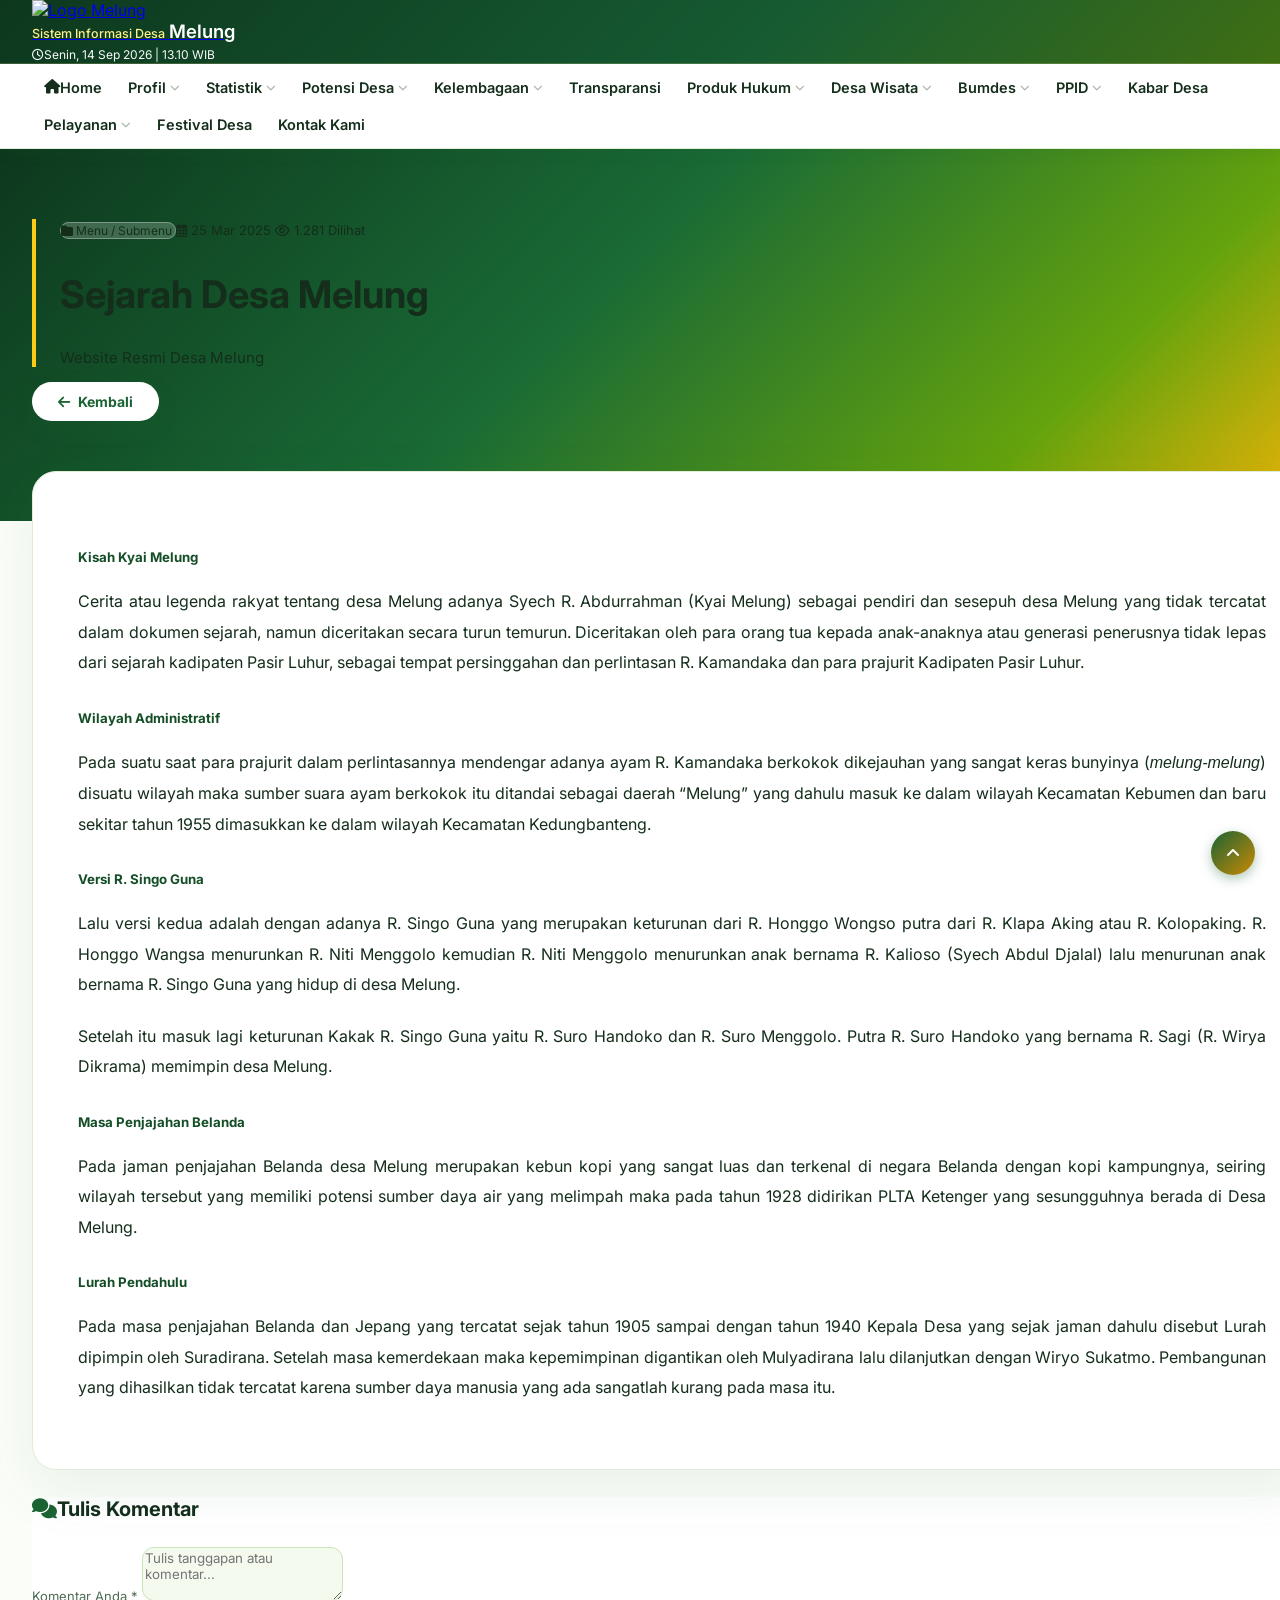
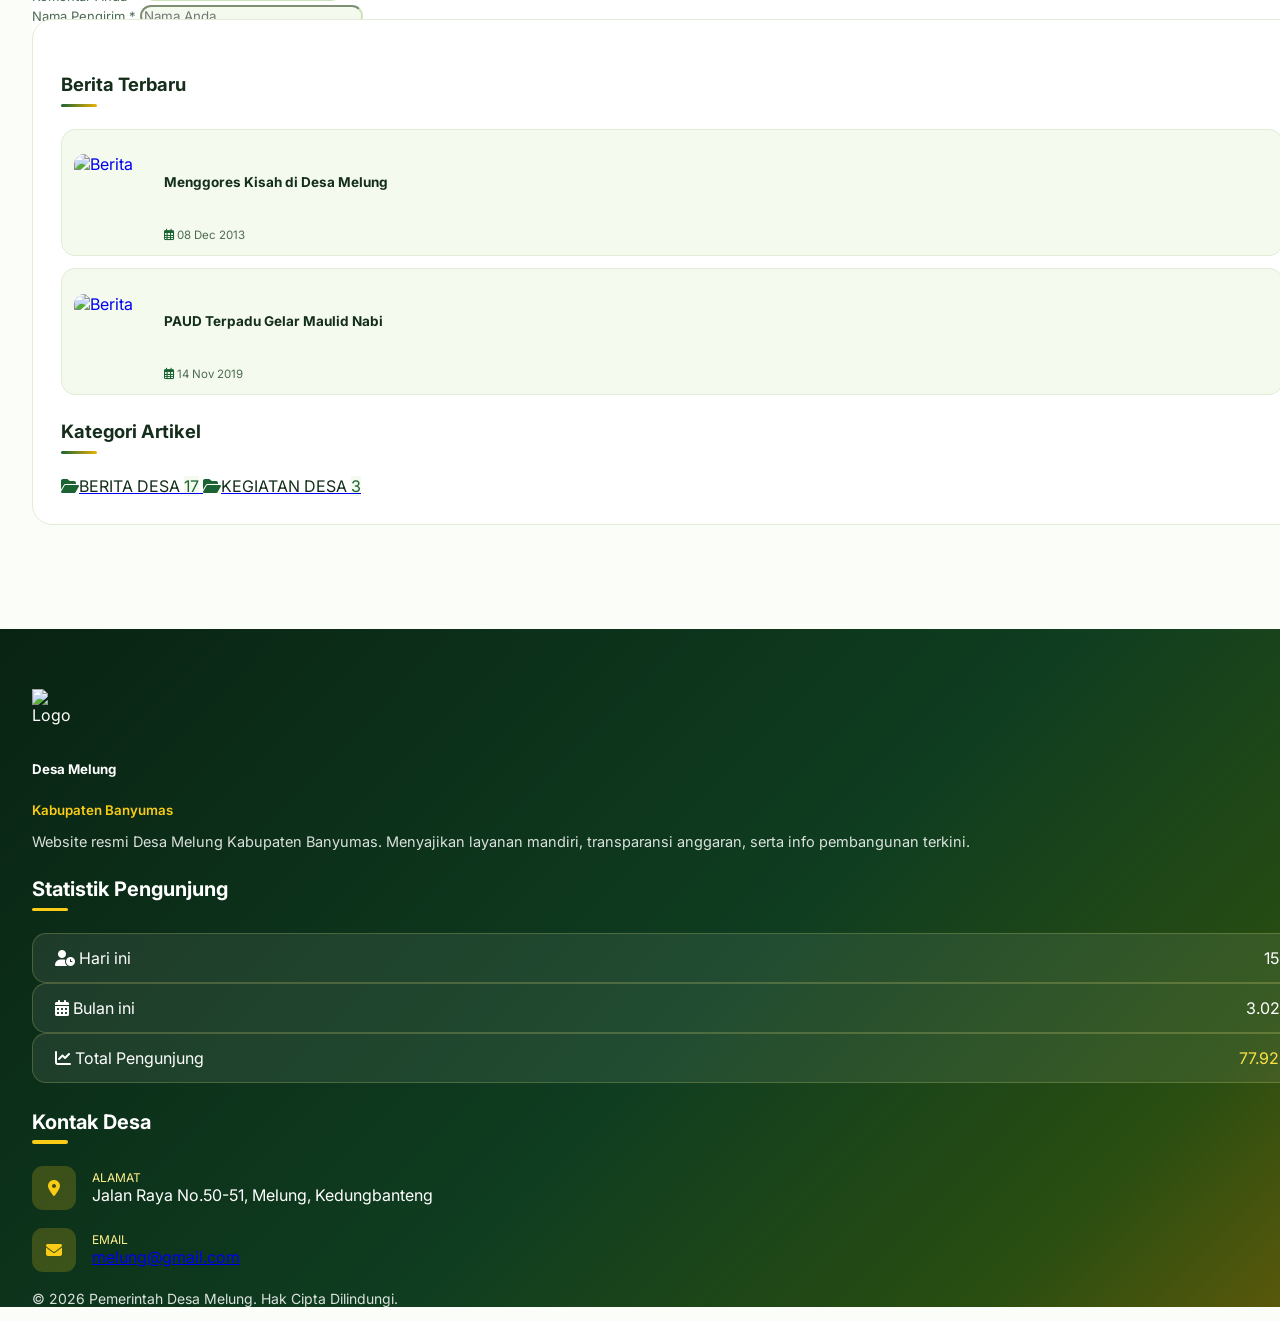
==== commit 3a077c9b: "style: matikan interaksi navbar dan rapikan visual tanpa javascript" ====
--- a/index.html
+++ b/index.html
@@ -1,33 +1,25 @@
 <!DOCTYPE html>
 <html lang="id" id="top">
 <head>
-    <meta charset="utf-8" />
-    <meta name="viewport" content="width=device-width, initial-scale=1, shrink-to-fit=no" />
+    <meta charset="utf-8">
+    <meta name="viewport" content="width=device-width, initial-scale=1, shrink-to-fit=no">
     <title>Sejarah Desa Melung - Desa Melung</title>
     <meta name="description" content="Kisah Kyai Melung Cerita atau legenda rakyat tentang desa Melung...">
-
     <meta property="og:type" content="article">
     <meta property="og:url" content="https://melung.desa.id/artikel-detail/sejarah-desa-melung">
     <meta property="og:title" content="Sejarah Desa Melung">
     <meta property="og:image" content="https://melung.desa.id/themes/images/logo-bms.png">
-
-    <link rel="canonical" href="https://melung.desa.id/artikel-detail/sejarah-desa-melung" />
-    <link rel="shortcut icon" type="image/x-icon" href="https://melung.desa.id/themes/images/logo-bms.png">
-    
-    <!-- Fonts & Icons -->
+    <link rel="canonical" href="https://melung.desa.id/artikel-detail/sejarah-desa-melung">
+    <link rel="shortcut icon" href="https://melung.desa.id/themes/images/logo-bms.png">
     <link rel="preconnect" href="https://fonts.googleapis.com">
     <link rel="preconnect" href="https://fonts.gstatic.com" crossorigin>
     <link href="https://fonts.googleapis.com/css2?family=Inter:wght@400;500;600;700;800&display=swap" rel="stylesheet">
     <link rel="stylesheet" href="https://cdnjs.cloudflare.com/ajax/libs/font-awesome/6.5.1/css/all.min.css">
-    
-    <!-- Stylesheets -->
-    <link href="https://melung.desa.id/themes/css/bootstrap.4.5.3.min.css" rel="stylesheet">
+    <link rel="stylesheet" href="https://melung.desa.id/themes/css/bootstrap.4.5.3.min.css">
     <link rel="stylesheet" href="style-custom.css">
 </head>
-
 <body class="home-two">
     <div class="page-wrapper w-100">
-
         <!-- Header -->
         <header class="main-header shadow-sm">
             <div class="header-top py-2 text-white">
@@ -40,118 +32,30 @@
                         </div>
                     </a>
                     <span class="d-none d-sm-inline" style="font-size: 12px; color: #f8fafc;">
-                        <i class="far fa-clock mr-1" style="color: #facc15;"></i>Senin, 14 Sep 2026 | 13.10 WIB
+                        <i class="far fa-clock mr-1 text-warning"></i>Senin, 14 Sep 2026 | 13.10 WIB
                     </span>
                 </div>
             </div>
-
-            <!-- Navbar -->
             <div class="header-nav-bar">
-                <div class="container-fluid clearfix">
-                    <div class="nav-outer clearfix">
-                        <nav class="main-menu">
-                            <div class="navigation-wrapper">
-                                <ul class="navigation clearfix">
-                                    <li><a href="https://melung.desa.id"><i class="fas fa-home mr-1"></i> Home</a></li>
-                                    <li class="dropdown">
-                                        <a href="https://melung.desa.id/artikel-detail/profil-desa-melung"><span>Profil</span><i class="fas fa-chevron-down nav-chevron ml-1"></i></a>
-                                        <ul class="sub-menu-dropdown">
-                                            <li><a href="https://melung.desa.id/artikel-detail/tentang-desa-melung">Tentang Kami</a></li>
-                                            <li><a href="https://melung.desa.id/artikel-detail/visi-dan-misi">Visi Dan Misi</a></li>
-                                            <li><a href="https://melung.desa.id/artikel-detail/sejarah-desa-melung">Sejarah Desa</a></li>
-                                            <li><a href="https://melung.desa.id/berita">Letak Geografis Desa</a></li>
-                                            <li><a href="https://melung.desa.id/artikel-detail/peta-desa-melung">Peta Desa</a></li>
-                                            <li><a href="https://melung.desa.id/artikel-detail/peta-pertanahan-desa-melung">Peta Pertanahan</a></li>
-                                            <li><a href="https://melung.desa.id/artikel-detail/lambang-motto-dan-slogan">Lambang, Motto, Dan Slogan</a></li>
-                                            <li><a href="https://melung.desa.id/artikel-detail/prestasi-desa-melung">Prestasi Desa</a></li>
-                                        </ul>
-                                    </li>
-                                    <li class="dropdown">
-                                        <a href="https://melung.desa.id/artikel-detail/statistik"><span>Statistik</span><i class="fas fa-chevron-down nav-chevron ml-1"></i></a>
-                                        <ul class="sub-menu-dropdown">
-                                            <li><a href="https://melung.desa.id/artikel-detail/statistik">Jumlah Kk</a></li>
-                                        </ul>
-                                    </li>
-                                    <li class="dropdown">
-                                        <a href="#"><span>Potensi Desa</span><i class="fas fa-chevron-down nav-chevron ml-1"></i></a>
-                                        <ul class="sub-menu-dropdown">
-                                            <li><a href="https://melung.desa.id/artikel-detail/sumber-daya-alam-desa-melung">Sumber Daya Alam</a></li>
-                                            <li><a href="https://melung.desa.id/artikel-detail/sumber-daya-manusia-desa-melung">Sumber Daya Manusia</a></li>
-                                            <li><a href="https://melung.desa.id/artikel-detail/kesenian-dan-budaya">Kesenian Dan Budaya</a></li>
-                                            <li><a href="https://melung.desa.id/artikel-detail/prasarana-dan-sarana">Prasarana Dan Sarana</a></li>
-                                        </ul>
-                                    </li>
-                                    <li class="dropdown">
-                                        <a href="#"><span>Kelembagaan</span><i class="fas fa-chevron-down nav-chevron ml-1"></i></a>
-                                        <ul class="sub-menu-dropdown">
-                                            <li class="dropdown">
-                                                <a href="#"><span>Pemerintah Desa</span><i class="fas fa-chevron-right sub-chevron ml-auto"></i></a>
-                                                <ul class="sub-sub-menu-dropdown">
-                                                    <li><a href="https://melung.desa.id/artikel-detail/pemerintahan-desa">Pemerintahan Desa</a></li>
-                                                    <li><a href="https://melung.desa.id/artikel-detail/bpd">Bpd</a></li>
-                                                    <li><a href="https://melung.desa.id/artikel-detail/sejarah-kepemimpinan-desa-melung">Sejarah Kepemimpinan</a></li>
-                                                </ul>
-                                            </li>
-                                            <li><a href="https://melung.desa.id/artikel-detail/lembaga-kemasyarakatan-desa">Lembaga Kemasyarakatan Desa</a></li>
-                                            <li><a href="https://melung.desa.id/artikel-detail/lembaga-adat-desa">Lembaga Adat Desa</a></li>
-                                            <li><a href="https://melung.desa.id/artikel-detail/kelompok-tani">Kelompok Tani</a></li>
-                                            <li><a href="https://melung.desa.id/artikel-detail/organisasi-sosial-keagamaan">Organisasi Sosial Keagamaan</a></li>
-                                            <li><a href="https://melung.desa.id/artikel-detail/organisasi-sosial-kemasyarakatan">Organisasi Sosial Kemasyarakatan</a></li>
-                                            <li><a href="https://melung.desa.id/artikel-detail/lembaga-lainnya">Lembaga Lainnya</a></li>
-                                        </ul>
-                                    </li>
-                                    <li><a href="https://melung.desa.id/artikel-detail/transparansi">Transparansi</a></li>
-                                    <li class="dropdown">
-                                        <a href="#"><span>Produk Hukum</span><i class="fas fa-chevron-down nav-chevron ml-1"></i></a>
-                                        <ul class="sub-menu-dropdown">
-                                            <li><a href="https://drive.google.com/drive/folders/1N9Sj-MbrsPmm1ecDXDfasMY5gncfdOdX?usp=drive_link">Peraturan Desa</a></li>
-                                            <li><a href="https://drive.google.com/drive/folders/1MG9qdS_4MSsbIEtlMSAU0a5HH_anmvZn?usp=drive_link">Peraturan Kepala Desa</a></li>
-                                            <li><a href="https://drive.google.com/drive/folders/19G2gHkgfZPtUWEw9ZeAqOajTUV5p-_06?usp=drive_link">SK Kepala Desa 2025</a></li>
-                                        </ul>
-                                    </li>
-                                    <li class="dropdown">
-                                        <a href="#"><span>Desa Wisata</span><i class="fas fa-chevron-down nav-chevron ml-1"></i></a>
-                                        <ul class="sub-menu-dropdown">
-                                            <li><a href="https://drive.google.com/drive/folders/1XVm78w3ZCSO344XA0NksbG70NjQ9YCmw?usp=drive_link">Profil Desa Wisata</a></li>
-                                            <li><a href="@desa_wisata_melung">Media Sosial</a></li>
-                                            <li><a href="https://drive.google.com/drive/folders/1LIb8FflLGfi7T8pJ64SyCipKjtKTu1BE?usp=drive_link">Peta Desa Wisata</a></li>
-                                            <li><a href="https://drive.google.com/drive/folders/1_UV_xXTjaMbdwY560O3t34JpdfQV5WRC?usp=drive_link">Wisata Pagubugan</a></li>
-                                        </ul>
-                                    </li>
-                                    <li class="dropdown">
-                                        <a href="#"><span>Bumdes</span><i class="fas fa-chevron-down nav-chevron ml-1"></i></a>
-                                        <ul class="sub-menu-dropdown">
-                                            <li><a href="https://melung.desa.id/artikel-detail/dasar-tujuan-dan-fungsi-bumdesa">Dasar & Tujuan</a></li>
-                                            <li><a href="https://melung.desa.id/artikel-detail/profil-bumdesa">Profil Bumdesa</a></li>
-                                            <li><a href="https://melung.desa.id/artikel-detail/visi-dan-misi-bumdesa">Visi Misi</a></li>
-                                            <li><a href="https://melung.desa.id/artikel-detail/program-kerja-bumdesa">Program Kerja</a></li>
-                                            <li><a href="https://melung.desa.id/artikel-detail/struktur-organisasi-bumdesa">Struktur Organisasi</a></li>
-                                            <li><a href="https://melung.desa.id/artikel-detail/unit-usaha">Unit Usaha</a></li>
-                                            <li><a href="https://melung.desa.id/artikel-detail/lambang-bumdesa">Lambang Bumdesa</a></li>
-                                            <li><a href="https://melung.desa.id/artikel-detail/kontak-bumdesa">Kontak Bumdesa</a></li>
-                                        </ul>
-                                    </li>
-                                    <li class="dropdown">
-                                        <a href="#"><span>PPID</span><i class="fas fa-chevron-down nav-chevron ml-1"></i></a>
-                                        <ul class="sub-menu-dropdown">
-                                            <li><a href="https://melung.desa.id/artikel-detail/sk-ppid">SK PPID</a></li>
-                                            <li><a href="https://melung.desa.id/artikel-detail/laporan-berkala">Laporan Berkala</a></li>
-                                        </ul>
-                                    </li>
-                                    <li><a href="https://melung.desa.id/berita">Kabar Desa</a></li>
-                                    <li class="dropdown">
-                                        <a href="#"><span>Pelayanan</span><i class="fas fa-chevron-down nav-chevron ml-1"></i></a>
-                                        <ul class="sub-menu-dropdown">
-                                            <li><a href="https://melung.desa.id/artikel-detail/pelayanan-desa">Pelayanan Desa</a></li>
-                                            <li><a href="https://melung.desa.id/artikel-detail/pelayanan-kependudukan">Pelayanan Kependudukan</a></li>
-                                        </ul>
-                                    </li>
-                                    <li><a href="https://melung.desa.id/artikel-detail/festival-desa-melung">Festival Desa</a></li>
-                                    <li><a href="https://melung.desa.id/artikel-detail/hubungi-pemdes-melung">Kontak Kami</a></li>
-                                </ul>
-                            </div>
-                        </nav>
-                    </div>
+                <div class="container-fluid">
+                    <nav class="main-menu">
+                        <ul class="navigation">
+                            <li><span class="nav-static-item"><i class="fas fa-home mr-1"></i> Home</span></li>
+                            <li><span class="nav-static-item">Profil <i class="fas fa-chevron-down nav-chevron ml-1"></i></span></li>
+                            <li><span class="nav-static-item">Statistik <i class="fas fa-chevron-down nav-chevron ml-1"></i></span></li>
+                            <li><span class="nav-static-item">Potensi Desa <i class="fas fa-chevron-down nav-chevron ml-1"></i></span></li>
+                            <li><span class="nav-static-item">Kelembagaan <i class="fas fa-chevron-down nav-chevron ml-1"></i></span></li>
+                            <li><span class="nav-static-item">Transparansi</span></li>
+                            <li><span class="nav-static-item">Produk Hukum <i class="fas fa-chevron-down nav-chevron ml-1"></i></span></li>
+                            <li><span class="nav-static-item">Desa Wisata <i class="fas fa-chevron-down nav-chevron ml-1"></i></span></li>
+                            <li><span class="nav-static-item">Bumdes <i class="fas fa-chevron-down nav-chevron ml-1"></i></span></li>
+                            <li><span class="nav-static-item">PPID <i class="fas fa-chevron-down nav-chevron ml-1"></i></span></li>
+                            <li><span class="nav-static-item">Kabar Desa</span></li>
+                            <li><span class="nav-static-item">Pelayanan <i class="fas fa-chevron-down nav-chevron ml-1"></i></span></li>
+                            <li><span class="nav-static-item">Festival Desa</span></li>
+                            <li><span class="nav-static-item">Kontak Kami</span></li>
+                        </ul>
+                    </nav>
                 </div>
             </div>
         </header>
@@ -163,14 +67,14 @@
                     <div class="col-lg-9">
                         <div class="hero-title-wrapper">
                             <div class="d-flex align-items-center flex-wrap mb-2" style="gap: 10px;">
-                                <span class="badge badge-success px-3 py-1.5 font-weight-bold" style="background: rgba(255,255,255,0.2); border: 1px solid rgba(255,255,255,0.3); border-radius: 20px; font-size: 12px; color: #ffffff;">
+                                <span class="badge badge-success px-3 py-1.5 font-weight-bold" style="background: rgba(255,255,255,0.2); border: 1px solid rgba(255,255,255,0.3); border-radius: 20px; font-size: 12px;">
                                     <i class="fas fa-folder mr-1"></i> Menu / Submenu
                                 </span>
-                                <span class="text-white-50" style="font-size: 13px;"><i class="far fa-calendar-alt mr-1" style="color: #facc15;"></i> 25 Mar 2025</span>
-                                <span class="text-white-50 ml-2" style="font-size: 13px;"><i class="far fa-eye mr-1" style="color: #facc15;"></i> 1.281 Dilihat</span>
+                                <span class="text-white-50" style="font-size: 13px;"><i class="far fa-calendar-alt mr-1 text-warning"></i> 25 Mar 2025</span>
+                                <span class="text-white-50 ml-2" style="font-size: 13px;"><i class="far fa-eye mr-1 text-warning"></i> 1.281 Dilihat</span>
                             </div>
                             <h1 class="text-white font-weight-bold" style="font-size: clamp(24px, 3.8vw, 38px);">Sejarah Desa Melung</h1>
-                            <p style="color: rgba(255,255,255,0.85); font-size: 15px; margin: 0;">Website Resmi Desa Melung</p>
+                            <p class="text-white-50 m-0" style="font-size: 15px;">Website Resmi Desa Melung</p>
                         </div>
                     </div>
                     <div class="col-lg-3 text-lg-right mt-3 mt-lg-0">
@@ -184,7 +88,6 @@
         <div style="background: var(--bg-body); padding-bottom: 80px; min-height: 70vh;">
             <div class="container-fluid">
                 <div class="row">
-                    <!-- Article Body -->
                     <div class="col-lg-8">
                         <div class="article-main-card">
                             <div class="article-body-content">
@@ -207,7 +110,6 @@
                             <div class="mt-4 pt-3 border-top" style="border-color: var(--border-ui) !important;"></div>
                         </div>
 
-                        <!-- Comment Form -->
                         <div class="mt-4 p-4 border" style="background: var(--bg-card); border-radius: 24px; border-color: var(--border-ui) !important;">
                             <h4 class="font-weight-bold mb-3" style="color: var(--text-main); font-size: 1.25rem;">
                                 <i class="fas fa-comments mr-2" style="color: var(--accent-theme);"></i>Tulis Komentar
@@ -235,7 +137,6 @@
                         </div>
                     </div>
 
-                    <!-- Sidebar -->
                     <div class="col-lg-4 col-md-12 mt-4 mt-lg-0">
                         <div class="sidebar-widget-card" style="margin-top: -50px; position: relative; z-index: 3;">
                             <h4 class="sidebar-widget-title">Berita Terbaru</h4>
@@ -259,11 +160,11 @@
                             <div class="mt-4 pt-3 border-top" style="border-color: var(--border-ui) !important;">
                                 <h4 class="sidebar-widget-title">Kategori Artikel</h4>
                                 <div class="list-group list-group-flush">
-                                    <a href="https://melung.desa.id/artikel/kategori/berita-desa" class="list-group-item d-flex justify-content-between px-0 py-2 border-0" style="background: transparent;">
+                                    <a href="https://melung.desa.id/artikel/kategori/berita-desa" class="list-group-item d-flex justify-content-between px-0 py-2 border-0 bg-transparent">
                                         <span style="color: var(--text-main);"><i class="fas fa-folder-open mr-2" style="color: var(--accent-theme);"></i>BERITA DESA</span>
                                         <span class="badge badge-light px-2 py-1 font-weight-bold" style="background: var(--input-bg); color: var(--accent-theme);">17</span>
                                     </a>
-                                    <a href="https://melung.desa.id/artikel/kategori/kegiatan-desa" class="list-group-item d-flex justify-content-between px-0 py-2 border-0" style="background: transparent;">
+                                    <a href="https://melung.desa.id/artikel/kategori/kegiatan-desa" class="list-group-item d-flex justify-content-between px-0 py-2 border-0 bg-transparent">
                                         <span style="color: var(--text-main);"><i class="fas fa-folder-open mr-2" style="color: var(--accent-theme);"></i>KEGIATAN DESA</span>
                                         <span class="badge badge-light px-2 py-1 font-weight-bold" style="background: var(--input-bg); color: var(--accent-theme);">3</span>
                                     </a>
@@ -296,15 +197,15 @@
                         <h4 class="modern-footer-title">Statistik Pengunjung</h4>
                         <div class="d-flex flex-column" style="gap: 12px;">
                             <div class="footer-counter-card">
-                                <div><i class="fas fa-user-clock mr-2" style="color: #facc15;"></i> Hari ini</div>
+                                <div><i class="fas fa-user-clock mr-2 text-warning"></i> Hari ini</div>
                                 <span class="font-weight-bold">150</span>
                             </div>
                             <div class="footer-counter-card">
-                                <div><i class="fas fa-calendar-alt mr-2" style="color: #facc15;"></i> Bulan ini</div>
+                                <div><i class="fas fa-calendar-alt mr-2 text-warning"></i> Bulan ini</div>
                                 <span class="font-weight-bold">3.025</span>
                             </div>
                             <div class="footer-counter-card">
-                                <div><i class="fas fa-chart-line mr-2" style="color: #facc15;"></i> Total Pengunjung</div>
+                                <div><i class="fas fa-chart-line mr-2 text-warning"></i> Total Pengunjung</div>
                                 <span class="font-weight-bold" style="color: #fde047;">77.926</span>
                             </div>
                         </div>
@@ -336,7 +237,7 @@
         </footer>
     </div>
 
-    <!-- Scroll to Top -->
+    <!-- Scroll to Top (Pure CSS anchor) -->
     <a href="#top" class="scroll-top" style="display: inline-flex; align-items: center; justify-content: center; text-decoration: none;">
         <span class="fa fa-angle-up"></span>
     </a>
--- a/style-custom.css
+++ b/style-custom.css
@@ -1,385 +1,330 @@
-/* Palet warna tema */
 :root {
-    --bg-body: #fbfdf9;
-    --bg-card: #ffffff;
-    --bg-nav: #ffffff;
-    --text-main: #142e1b;
-    --text-muted: #4e6b53;
-    --border-ui: #e1edd6;
-    --border-input: #cce3b9;
-    --input-bg: #f5faee;
-    --item-hover-bg: #eef7e4;
-    --accent-theme: #1b6333;
-    --accent-soft: #fef08a;
-    --accent-gold: #eab308;
-    --header-gradient: linear-gradient(135deg, #0d381e 0%, #165b32 60%, #3f6e14 100%);
-    --hero-gradient: linear-gradient(135deg, #0d381e 0%, #1a6b35 45%, #65a30d 80%, #eab308 100%);
-    --footer-gradient: linear-gradient(135deg, #092313 0%, #0f3d20 55%, #2a4e11 85%, #59580b 100%);
-}
-
-/* Reset dasar halaman */
+  --bg-body: #fbfdf9;
+  --bg-card: #ffffff;
+  --bg-nav: #ffffff;
+  --text-main: #142e1b;
+  --text-muted: #4e6b53;
+  --border-ui: #e1edd6;
+  --border-input: #cce3b9;
+  --input-bg: #f5faee;
+  --item-hover-bg: #eef7e4;
+  --accent-theme: #1b6333;
+  --accent-soft: #fef08a;
+  --accent-gold: #eab308;
+  --header-gradient: linear-gradient(135deg, #0d381e 0%, #165b32 60%, #3f6e14 100%);
+  --hero-gradient: linear-gradient(135deg, #0d381e 0%, #1a6b35 45%, #65a30d 80%, #eab308 100%);
+  --footer-gradient: linear-gradient(135deg, #092313 0%, #0f3d20 55%, #2a4e11 85%, #59580b 100%);
+}
+
 html {
-    scroll-behavior: smooth;
-}
-
-html, body {
-    width: 100%;
-    margin: 0;
-    padding: 0;
-    overflow-x: clip !important;
-}
-
+  scroll-behavior: smooth;
+}
+
+html,
 body {
-    background-color: var(--bg-body) !important;
-    color: var(--text-main) !important;
-}
-
-body, button, input, select, textarea, .main-header, .header-brand-name, .main-menu .navigation a {
-    font-family: 'Inter', sans-serif;
+  width: 100%;
+  margin: 0;
+  padding: 0;
+  overflow-x: clip !important;
+}
+
+body {
+  background-color: var(--bg-body) !important;
+  color: var(--text-main) !important;
+  font-family: 'Inter', sans-serif;
+}
+
+button,
+input,
+select,
+textarea {
+  font-family: inherit;
 }
 
 .container-fluid {
-    width: 100% !important;
-    padding-left: 2rem !important;
-    padding-right: 2rem !important;
-}
-
-/* Ikon */
-i, [class^="fa-"], [class*=" fa-"], .nav-chevron, .sub-chevron, .scroll-top span, .scroll-top .fa {
-    display: inline-block !important;
-    font-style: normal !important;
-    line-height: 1 !important;
-}
-.far { font-family: "Font Awesome 6 Free", "FontAwesome" !important; font-weight: 400 !important; }
-.fas, .nav-chevron, .sub-chevron { font-family: "Font Awesome 6 Free", "FontAwesome" !important; font-weight: 900 !important; }
-.fab { font-family: "Font Awesome 6 Brands", "FontAwesome" !important; font-weight: 400 !important; }
-
-/* Header & navbar sticky */
+  width: 100% !important;
+  padding: 0 2rem !important;
+}
+
+/* Header & Nav */
 .main-header {
-    position: sticky !important;
-    top: 0;
-    width: 100%;
-    z-index: 99999;
-    background: var(--bg-nav) !important;
-    box-shadow: 0 4px 16px -2px rgba(27, 99, 51, 0.12) !important;
-}
+  position: sticky !important;
+  top: 0;
+  width: 100%;
+  z-index: 99999;
+  background: var(--bg-nav) !important;
+  box-shadow: 0 4px 16px -2px rgba(27, 99, 51, 0.12) !important;
+}
+
 .header-top {
-    background: var(--header-gradient) !important;
-    border-bottom: 1px solid rgba(254, 240, 138, 0.2);
-}
+  background: var(--header-gradient) !important;
+  border-bottom: 1px solid rgba(254, 240, 138, 0.2);
+}
+
 .header-nav-bar {
-    background: var(--bg-nav) !important;
-    border-bottom: 1px solid var(--border-ui);
-    padding: 4px 0 !important;
-}
-
-/* Menu navigasi */
+  background: var(--bg-nav) !important;
+  border-bottom: 1px solid var(--border-ui);
+  padding: 4px 0 !important;
+}
+
+/* Menu Navigasi - Bersih total dan tidak bisa disentuh */
+.main-menu {
+  pointer-events: none !important;
+  user-select: none;
+}
+
 .main-menu .navigation {
-    display: flex !important;
-    align-items: center;
-    gap: 6px 2px;
-    margin: 0;
-    padding: 4px 0;
-    list-style: none;
-    flex-wrap: wrap;
-}
+  display: flex !important;
+  align-items: center;
+  gap: 6px 2px;
+  margin: 0;
+  padding: 4px 0;
+  list-style: none;
+  flex-wrap: wrap;
+}
+
 .main-menu .navigation > li {
-    position: relative;
-    display: inline-block;
-    flex-shrink: 0;
-}
-.main-menu .navigation > li > a {
-    font-weight: 600;
-    font-size: 14.5px;
-    color: var(--text-main) !important;
-    padding: 7px 12px;
-    border-radius: 6px;
-    display: inline-flex;
-    align-items: center;
-    text-decoration: none !important;
-    white-space: nowrap;
-    transition: all 0.18s ease;
-}
-.main-menu .navigation > li:hover > a {
-    color: var(--accent-theme) !important;
-    background: var(--item-hover-bg) !important;
-}
-.main-menu .navigation > li.active > a {
-    color: var(--accent-theme) !important;
-    background: var(--accent-soft) !important;
-}
-.main-menu .navigation > li > a .nav-chevron {
-    font-size: 9.5px;
-    opacity: 0.5;
-    margin-left: 4px;
-    color: var(--text-muted);
-    transition: transform 0.25s ease;
-}
-.main-menu .navigation > li:hover > a .nav-chevron {
-    transform: rotate(180deg);
-    opacity: 0.95;
-    color: var(--accent-theme);
-}
-
-/* Dropdown hover */
-.main-menu .navigation li ul {
-    position: absolute !important;
-    top: calc(100% + 2px);
-    left: 0;
-    min-width: 230px;
-    background: var(--bg-card);
-    border: 1px solid var(--border-ui);
-    border-radius: 12px;
-    padding: 6px;
-    box-shadow: 0 20px 45px -10px rgba(27, 99, 51, 0.15);
-    list-style: none;
-    margin: 0;
-    display: block;
-    opacity: 0;
-    visibility: hidden;
-    pointer-events: none;
-    transform: translateY(10px) scale(0.96);
-    transition: all 0.3s cubic-bezier(0.16, 1, 0.3, 1);
-    z-index: 1000;
-}
-.main-menu .navigation li ul::before {
-    content: '';
-    position: absolute;
-    top: -16px;
-    left: -10px;
-    right: -10px;
-    height: 20px;
-}
-.main-menu .navigation li:hover > ul {
-    opacity: 1;
-    visibility: visible;
-    pointer-events: auto;
-    transform: translateY(0) scale(1);
-}
-.main-menu .navigation li ul li {
-    position: relative;
-}
-.main-menu .navigation li ul li a {
-    display: flex;
-    align-items: center;
-    justify-content: space-between;
-    font-size: 13.5px;
-    font-weight: 500;
-    color: var(--text-muted) !important;
-    padding: 8px 14px;
-    border-radius: 6px;
-    text-decoration: none !important;
-    border-left: 3px solid transparent;
-    transition: all 0.2s ease;
-}
-.main-menu .navigation li ul li:hover > a {
-    background: var(--item-hover-bg);
-    color: var(--accent-theme) !important;
-    padding-left: 16px;
-    border-left-color: var(--accent-gold);
-}
-.main-menu .navigation li ul li ul {
-    top: -6px;
-    left: calc(100% + 4px);
-    min-width: 210px;
-}
-
-/* Hero banner */
+  position: relative;
+  flex-shrink: 0;
+}
+
+.main-menu .navigation > li .nav-static-item {
+  font-weight: 600;
+  font-size: 14.5px;
+  color: var(--text-main);
+  background: transparent !important;
+  padding: 7px 12px;
+  border-radius: 6px;
+  display: inline-flex;
+  align-items: center;
+  white-space: nowrap;
+  cursor: default !important;
+}
+
+.main-menu .navigation > li .nav-static-item .nav-chevron {
+  font-size: 9.5px;
+  opacity: 0.5;
+  margin-left: 4px;
+  color: var(--text-muted);
+}
+
+/* Dropdown dimatikan total */
+.sub-menu-dropdown,
+.sub-sub-menu-dropdown {
+  display: none !important;
+}
+
+/* Hero Banner & Content */
 .hero-page-banner {
-    background: var(--hero-gradient);
-    padding: 70px 0 100px;
-    width: 100%;
-    position: relative;
-    overflow: hidden;
-}
+  background: var(--hero-gradient);
+  padding: 70px 0 100px;
+  width: 100%;
+  position: relative;
+  overflow: hidden;
+}
+
 .hero-title-wrapper {
-    border-left: 4px solid #facc15;
-    padding-left: 24px;
-}
-
-/* Card konten utama */
+  border-left: 4px solid #facc15;
+  padding-left: 24px;
+}
+
 .article-main-card {
-    background: var(--bg-card);
-    border-radius: 24px;
-    border: 1px solid var(--border-ui);
-    box-shadow: 0 20px 60px rgba(27, 99, 51, 0.08);
-    padding: 45px;
-    margin-top: -50px;
-    position: relative;
-    z-index: 3;
-}
+  background: var(--bg-card);
+  border-radius: 24px;
+  border: 1px solid var(--border-ui);
+  box-shadow: 0 20px 60px rgba(27, 99, 51, 0.08);
+  padding: 45px;
+  margin-top: -50px;
+  position: relative;
+  z-index: 3;
+}
+
 .article-body-content {
-    font-family: 'Inter', sans-serif;
-    font-size: 16px;
-    line-height: 1.9;
-    text-align: justify;
-}
+  font-size: 16px;
+  line-height: 1.9;
+  text-align: justify;
+}
+
 .article-body-content h5 {
-    font-weight: 700;
-    color: #144e27;
-    margin-top: 1.75rem;
-    margin-bottom: 0.85rem;
-    text-align: left;
-}
+  font-weight: 700;
+  color: #144e27;
+  margin-top: 1.75rem;
+  margin-bottom: 0.85rem;
+  text-align: left;
+}
+
 .article-body-content p {
-    margin-bottom: 1.35rem;
-}
-
-/* Widget sidebar */
+  margin-bottom: 1.35rem;
+}
+
+/* Sidebar */
 .sidebar-widget-card {
-    background: var(--bg-card);
-    border-radius: 20px;
-    border: 1px solid var(--border-ui);
-    padding: 28px;
-    margin-bottom: 24px;
-}
+  background: var(--bg-card);
+  border-radius: 20px;
+  border: 1px solid var(--border-ui);
+  padding: 28px;
+  margin-bottom: 24px;
+}
+
 .sidebar-widget-title {
-    font-size: 1.15rem;
-    font-weight: 700;
-    position: relative;
-    padding-bottom: 12px;
-    margin-bottom: 22px;
-}
+  font-size: 1.15rem;
+  font-weight: 700;
+  position: relative;
+  padding-bottom: 12px;
+  margin-bottom: 22px;
+}
+
 .sidebar-widget-title::after {
-    content: '';
-    position: absolute;
-    left: 0;
-    bottom: 0;
-    width: 36px;
-    height: 3px;
-    background: linear-gradient(90deg, var(--accent-theme), var(--accent-gold));
-    border-radius: 2px;
-}
+  content: '';
+  position: absolute;
+  left: 0;
+  bottom: 0;
+  width: 36px;
+  height: 3px;
+  background: linear-gradient(90deg, var(--accent-theme), var(--accent-gold));
+  border-radius: 2px;
+}
+
 .recent-news-item {
-    display: flex;
-    align-items: center;
-    gap: 14px;
-    padding: 12px;
-    border-radius: 14px;
-    background: var(--input-bg);
-    border: 1px solid var(--border-ui);
-    margin-bottom: 12px;
-    text-decoration: none !important;
-    transition: all 0.25s ease;
-}
+  display: flex;
+  align-items: center;
+  gap: 14px;
+  padding: 12px;
+  border-radius: 14px;
+  background: var(--input-bg);
+  border: 1px solid var(--border-ui);
+  margin-bottom: 12px;
+  text-decoration: none !important;
+  transition: all 0.25s ease;
+}
+
 .recent-news-item:hover {
-    transform: translateY(-2px);
-    border-color: var(--accent-gold);
-}
+  transform: translateY(-2px);
+  border-color: var(--accent-gold);
+}
+
 .recent-news-img {
-    width: 76px;
-    height: 76px;
-    border-radius: 10px;
-    object-fit: cover;
-    flex-shrink: 0;
-}
+  width: 76px;
+  height: 76px;
+  border-radius: 10px;
+  object-fit: cover;
+  flex-shrink: 0;
+}
+
 .btn-back-landing {
-    display: inline-flex;
-    align-items: center;
-    gap: 8px;
-    padding: 11px 26px;
-    background: var(--bg-card);
-    color: var(--accent-theme) !important;
-    font-weight: 700;
-    font-size: 14px;
-    border-radius: 30px;
-    box-shadow: 0 8px 20px rgba(27, 99, 51, 0.18);
-    text-decoration: none !important;
-}
-
-/* Tombol scroll ke atas */
+  display: inline-flex;
+  align-items: center;
+  gap: 8px;
+  padding: 11px 26px;
+  background: var(--bg-card);
+  color: var(--accent-theme) !important;
+  font-weight: 700;
+  font-size: 14px;
+  border-radius: 30px;
+  box-shadow: 0 8px 20px rgba(27, 99, 51, 0.18);
+  text-decoration: none !important;
+}
+
+/* Scroll Top */
 .scroll-top {
-    position: fixed;
-    bottom: 25px;
-    right: 25px;
-    width: 44px;
-    height: 44px;
-    background: linear-gradient(135deg, #1b6333, #ca8a04);
-    color: #fff;
-    border-radius: 50%;
-    z-index: 999;
-    box-shadow: 0 4px 12px rgba(27, 99, 51, 0.35);
-    transition: transform 0.2s ease;
-}
+  position: fixed;
+  bottom: 25px;
+  right: 25px;
+  width: 44px;
+  height: 44px;
+  background: linear-gradient(135deg, #1b6333, #ca8a04);
+  color: #ffffff;
+  border-radius: 50%;
+  z-index: 999;
+  box-shadow: 0 4px 12px rgba(27, 99, 51, 0.35);
+  transition: transform 0.2s ease;
+}
+
 .scroll-top:hover {
-    color: #fff;
-    transform: translateY(-3px);
+  color: #ffffff;
+  transform: translateY(-3px);
 }
 
 /* Footer */
 .modern-footer-section {
-    background: var(--footer-gradient);
-    color: #ffffff;
-    padding-top: 60px;
-    width: 100%;
-}
+  background: var(--footer-gradient);
+  color: #ffffff;
+  padding-top: 60px;
+  width: 100%;
+}
+
 .modern-footer-title {
-    font-size: 1.25rem;
-    font-weight: 700;
-    padding-bottom: 10px;
-    margin-bottom: 22px;
-    position: relative;
-}
+  font-size: 1.25rem;
+  font-weight: 700;
+  padding-bottom: 10px;
+  margin-bottom: 22px;
+  position: relative;
+}
+
 .modern-footer-title::after {
-    content: '';
-    position: absolute;
-    left: 0;
-    bottom: 0;
-    width: 36px;
-    height: 3.5px;
-    background: #facc15;
-    border-radius: 2px;
-}
+  content: '';
+  position: absolute;
+  left: 0;
+  bottom: 0;
+  width: 36px;
+  height: 3.5px;
+  background: #facc15;
+  border-radius: 2px;
+}
+
 .footer-counter-card {
-    background: rgba(255, 255, 255, 0.08);
-    border: 1px solid rgba(254, 240, 138, 0.2);
-    border-radius: 14px;
-    padding: 14px 22px;
-    display: flex;
-    align-items: center;
-    justify-content: space-between;
-}
+  background: rgba(255, 255, 255, 0.08);
+  border: 1px solid rgba(254, 240, 138, 0.2);
+  border-radius: 14px;
+  padding: 14px 22px;
+  display: flex;
+  align-items: center;
+  justify-content: space-between;
+}
+
 .footer-contact-icon {
-    width: 44px;
-    height: 44px;
-    border-radius: 11px;
-    background: rgba(250, 204, 21, 0.2);
-    color: #facc15;
-    display: flex;
-    align-items: center;
-    justify-content: center;
-    flex-shrink: 0;
-}
+  width: 44px;
+  height: 44px;
+  border-radius: 11px;
+  background: rgba(250, 204, 21, 0.2);
+  color: #facc15;
+  display: flex;
+  align-items: center;
+  justify-content: center;
+  flex-shrink: 0;
+}
+
 .footer-contact-item {
-    display: flex;
-    align-items: center;
-    gap: 16px;
-    margin-bottom: 18px;
-}
-
-/* Responsif layar tablet & ponsel */
+  display: flex;
+  align-items: center;
+  gap: 16px;
+  margin-bottom: 18px;
+}
+
+/* Responsive */
 @media (max-width: 991px) {
-    .container-fluid {
-        padding-left: 1.25rem !important;
-        padding-right: 1.25rem !important;
-    }
-    .main-menu .navigation > li > a {
-        font-size: 13.5px !important;
-        padding: 6px 9px !important;
-    }
+  .container-fluid {
+    padding: 0 1.25rem !important;
+  }
+
+  .main-menu .navigation > li .nav-static-item {
+    font-size: 13.5px !important;
+    padding: 6px 9px !important;
+  }
 }
 
 @media (max-width: 768px) {
-    .container-fluid {
-        padding-left: 1rem !important;
-        padding-right: 1rem !important;
-    }
-    .article-main-card {
-        padding: 22px 18px !important;
-        margin-top: -25px !important;
-    }
-    .sidebar-widget-card {
-        padding: 20px 16px !important;
-        margin-top: 0 !important;
-    }
+  .container-fluid {
+    padding: 0 1rem !important;
+  }
+
+  .article-main-card {
+    padding: 22px 18px !important;
+    margin-top: -25px !important;
+  }
+
+  .sidebar-widget-card {
+    padding: 20px 16px !important;
+    margin-top: 0 !important;
+  }
 }
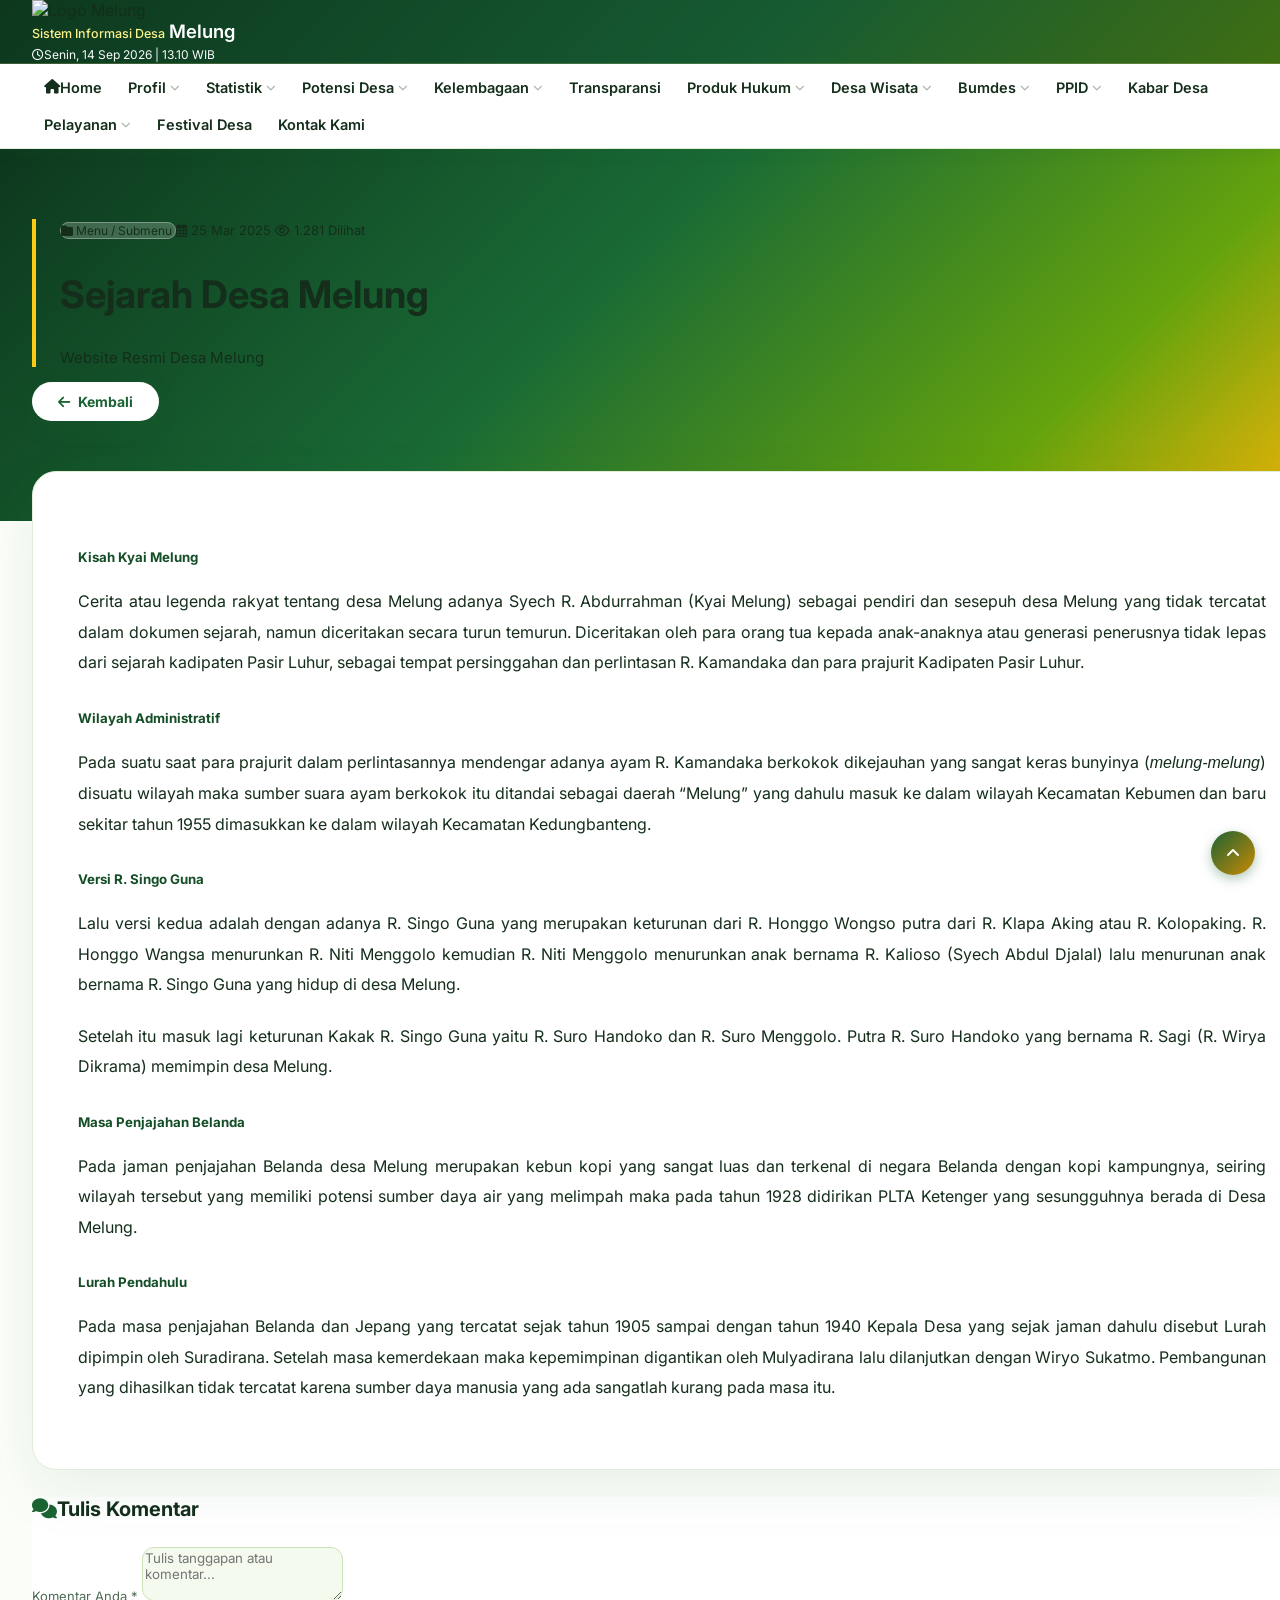
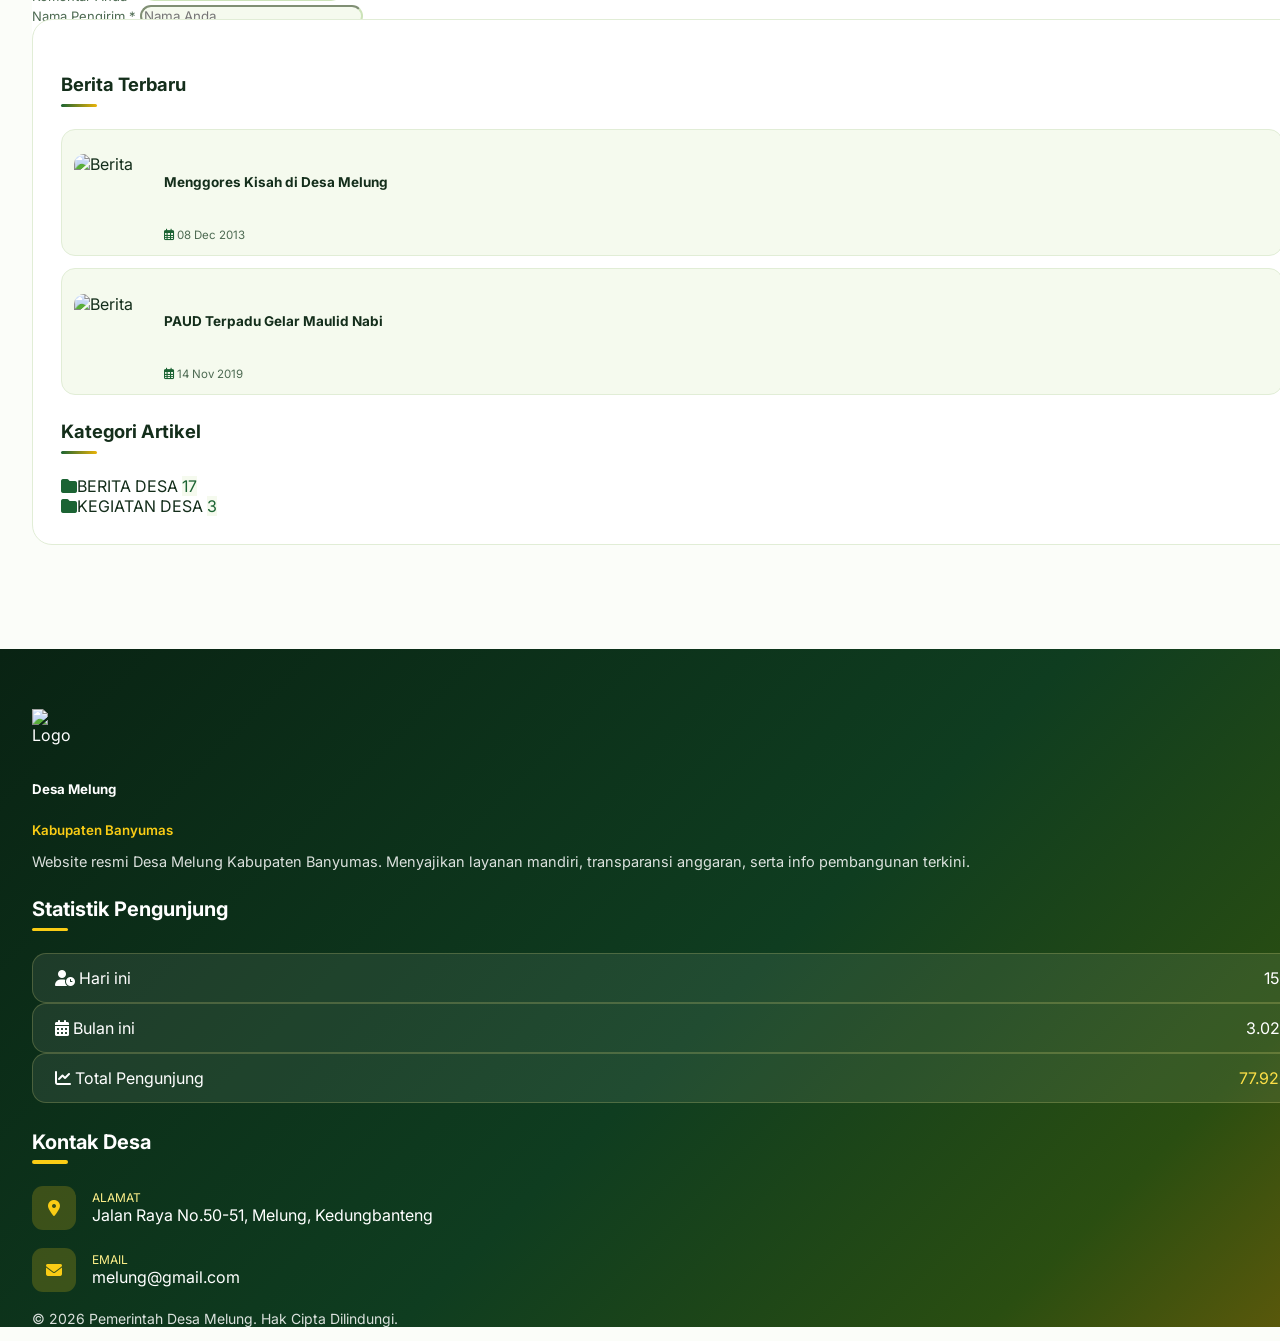
==== commit 93591bed: "fix: nonaktifkan semua tombol interaktif dan link kembali ke web utama" ====
--- a/index.html
+++ b/index.html
@@ -24,13 +24,13 @@
         <header class="main-header shadow-sm">
             <div class="header-top py-2 text-white">
                 <div class="container-fluid d-flex align-items-center justify-content-between">
-                    <a href="https://melung.desa.id" class="brand-logo text-decoration-none d-flex align-items-center py-1">
+                    <div class="brand-logo text-decoration-none d-flex align-items-center py-1">
                         <img src="https://melung.desa.id/themes/images/logo-bms.png" alt="Logo Melung" class="mr-3 flex-shrink-0" style="width: 42px; height: 42px; object-fit: contain;">
                         <div class="d-flex flex-column" style="line-height: 1.25;">
                             <span class="text-uppercase" style="font-size: 12.5px; font-weight: 500; color: #fef08a;">Sistem Informasi Desa</span>
                             <span class="header-brand-name" style="font-size: 18.5px; font-weight: 600; color: #fff;">Melung</span>
                         </div>
-                    </a>
+                    </div>
                     <span class="d-none d-sm-inline" style="font-size: 12px; color: #f8fafc;">
                         <i class="far fa-clock mr-1 text-warning"></i>Senin, 14 Sep 2026 | 13.10 WIB
                     </span>
@@ -77,8 +77,9 @@
                             <p class="text-white-50 m-0" style="font-size: 15px;">Website Resmi Desa Melung</p>
                         </div>
                     </div>
+                    <!-- Tombol Kembali dibuat Statis (Bukan Link) -->
                     <div class="col-lg-3 text-lg-right mt-3 mt-lg-0">
-                        <a href="https://melung.desa.id" class="btn-back-landing"><i class="fas fa-arrow-left"></i> Kembali</a>
+                        <span class="btn-back-landing"><i class="fas fa-arrow-left"></i> Kembali</span>
                     </div>
                 </div>
             </div>
@@ -88,6 +89,7 @@
         <div style="background: var(--bg-body); padding-bottom: 80px; min-height: 70vh;">
             <div class="container-fluid">
                 <div class="row">
+                    <!-- Article Body -->
                     <div class="col-lg-8">
                         <div class="article-main-card">
                             <div class="article-body-content">
@@ -110,64 +112,65 @@
                             <div class="mt-4 pt-3 border-top" style="border-color: var(--border-ui) !important;"></div>
                         </div>
 
-                        <div class="mt-4 p-4 border" style="background: var(--bg-card); border-radius: 24px; border-color: var(--border-ui) !important;">
+                        <!-- Comment Form (Statis) -->
+                        <div class="mt-4 p-4 border form-static-block" style="background: var(--bg-card); border-radius: 24px; border-color: var(--border-ui) !important;">
                             <h4 class="font-weight-bold mb-3" style="color: var(--text-main); font-size: 1.25rem;">
                                 <i class="fas fa-comments mr-2" style="color: var(--accent-theme);"></i>Tulis Komentar
                             </h4>
-                            <form action="https://melung.desa.id/komentar" method="POST">
-                                <input type="hidden" name="artikel_id" value="2747">
+                            <div>
                                 <div class="form-group mb-3">
                                     <label class="font-weight-bold" style="color: var(--text-muted); font-size: 13px;">Komentar Anda <span class="text-danger">*</span></label>
-                                    <textarea class="form-control" name="konten" rows="3" placeholder="Tulis tanggapan atau komentar..." style="border-radius: 12px; background: var(--input-bg); border-color: var(--border-input);" required></textarea>
+                                    <textarea class="form-control" rows="3" placeholder="Tulis tanggapan atau komentar..." style="border-radius: 12px; background: var(--input-bg); border-color: var(--border-input);" readonly></textarea>
                                 </div>
                                 <div class="row">
                                     <div class="col-md-6 mb-3">
                                         <label class="font-weight-bold" style="color: var(--text-muted); font-size: 13px;">Nama Pengirim <span class="text-danger">*</span></label>
-                                        <input class="form-control" name="nama" type="text" placeholder="Nama Anda" style="border-radius: 12px; background: var(--input-bg); border-color: var(--border-input);" required>
+                                        <input class="form-control" type="text" placeholder="Nama Anda" style="border-radius: 12px; background: var(--input-bg); border-color: var(--border-input);" readonly>
                                     </div>
                                     <div class="col-md-6 mb-3">
                                         <label class="font-weight-bold" style="color: var(--text-muted); font-size: 13px;">No. Telepon / WA <span class="text-danger">*</span></label>
-                                        <input class="form-control" name="no_hp" type="tel" pattern="[0-9]*" placeholder="Hanya Angka" style="border-radius: 12px; background: var(--input-bg); border-color: var(--border-input);" required>
-                                    </div>
-                                </div>
-                                <button type="submit" class="btn font-weight-bold text-white px-4 py-2" style="background: linear-gradient(135deg, #1b6333 0%, #ca8a04 100%); border-radius: 12px; border: none;">
+                                        <input class="form-control" type="tel" placeholder="Hanya Angka" style="border-radius: 12px; background: var(--input-bg); border-color: var(--border-input);" readonly>
+                                    </div>
+                                </div>
+                                <button type="button" class="btn font-weight-bold text-white px-4 py-2" style="background: linear-gradient(135deg, #1b6333 0%, #ca8a04 100%); border-radius: 12px; border: none;">
                                     <i class="fas fa-paper-plane mr-1"></i> Kirim Komentar
                                 </button>
-                            </form>
-                        </div>
-                    </div>
-
+                            </div>
+                        </div>
+                    </div>
+
+                    <!-- Sidebar (Statis) -->
                     <div class="col-lg-4 col-md-12 mt-4 mt-lg-0">
                         <div class="sidebar-widget-card" style="margin-top: -50px; position: relative; z-index: 3;">
                             <h4 class="sidebar-widget-title">Berita Terbaru</h4>
                             <div class="news-widget-wrap">
-                                <a href="https://melung.desa.id/artikel-detail/menggores-kisah-di-desa-melung" class="recent-news-item">
+                                <div class="recent-news-item">
                                     <img class="recent-news-img" src="https://melung.desa.id/themes/images/logo-bms.png" alt="Berita">
                                     <div>
                                         <h6 class="mb-1 font-weight-bold" style="color: var(--text-main); font-size: 13.5px; line-height: 1.35;">Menggores Kisah di Desa Melung</h6>
                                         <span style="color: var(--text-muted); font-size: 11.5px;"><i class="far fa-calendar-alt mr-1" style="color: var(--accent-theme);"></i> 08 Dec 2013</span>
                                     </div>
-                                </a>
-                                <a href="https://melung.desa.id/artikel-detail/paud-terpadu-satria-jaya-gelar-peringatan-maulid-nabi-muhammad-saw-1441-h" class="recent-news-item">
+                                </div>
+                                <div class="recent-news-item">
                                     <img class="recent-news-img" src="https://melung.desa.id/themes/images/logo-bms.png" alt="Berita">
                                     <div>
                                         <h6 class="mb-1 font-weight-bold" style="color: var(--text-main); font-size: 13.5px; line-height: 1.35;">PAUD Terpadu Gelar Maulid Nabi</h6>
                                         <span style="color: var(--text-muted); font-size: 11.5px;"><i class="far fa-calendar-alt mr-1" style="color: var(--accent-theme);"></i> 14 Nov 2019</span>
                                     </div>
-                                </a>
+                                </div>
                             </div>
 
                             <div class="mt-4 pt-3 border-top" style="border-color: var(--border-ui) !important;">
                                 <h4 class="sidebar-widget-title">Kategori Artikel</h4>
                                 <div class="list-group list-group-flush">
-                                    <a href="https://melung.desa.id/artikel/kategori/berita-desa" class="list-group-item d-flex justify-content-between px-0 py-2 border-0 bg-transparent">
-                                        <span style="color: var(--text-main);"><i class="fas fa-folder-open mr-2" style="color: var(--accent-theme);"></i>BERITA DESA</span>
+                                    <div class="list-group-item d-flex justify-content-between px-0 py-2 border-0 bg-transparent">
+                                        <span style="color: var(--text-main);"><i class="fas fa-folder mr-2" style="color: var(--accent-theme);"></i>BERITA DESA</span>
                                         <span class="badge badge-light px-2 py-1 font-weight-bold" style="background: var(--input-bg); color: var(--accent-theme);">17</span>
-                                    </a>
-                                    <a href="https://melung.desa.id/artikel/kategori/kegiatan-desa" class="list-group-item d-flex justify-content-between px-0 py-2 border-0 bg-transparent">
-                                        <span style="color: var(--text-main);"><i class="fas fa-folder-open mr-2" style="color: var(--accent-theme);"></i>KEGIATAN DESA</span>
+                                    </div>
+                                    <div class="list-group-item d-flex justify-content-between px-0 py-2 border-0 bg-transparent">
+                                        <span style="color: var(--text-main);"><i class="fas fa-folder mr-2" style="color: var(--accent-theme);"></i>KEGIATAN DESA</span>
                                         <span class="badge badge-light px-2 py-1 font-weight-bold" style="background: var(--input-bg); color: var(--accent-theme);">3</span>
-                                    </a>
+                                    </div>
                                 </div>
                             </div>
                         </div>
@@ -176,7 +179,7 @@
             </div>
         </div>
 
-        <!-- Footer -->
+        <!-- Footer (Statis) -->
         <footer class="modern-footer-section">
             <div class="container-fluid position-relative z-2">
                 <div class="row justify-content-between pb-3">
@@ -224,7 +227,7 @@
                             <div class="footer-contact-icon"><i class="fas fa-envelope"></i></div>
                             <div>
                                 <div class="font-weight-bold" style="font-size: 12px; color: #fef08a;">EMAIL</div>
-                                <a href="mailto:melung@gmail.com" class="text-white">melung@gmail.com</a>
+                                <span class="text-white">melung@gmail.com</span>
                             </div>
                         </div>
                     </div>
@@ -237,9 +240,9 @@
         </footer>
     </div>
 
-    <!-- Scroll to Top (Pure CSS anchor) -->
-    <a href="#top" class="scroll-top" style="display: inline-flex; align-items: center; justify-content: center; text-decoration: none;">
+    <!-- Scroll Top Icon (Statis) -->
+    <div class="scroll-top">
         <span class="fa fa-angle-up"></span>
-    </a>
+    </div>
 </body>
 </html>
--- a/style-custom.css
+++ b/style-custom.css
@@ -46,7 +46,7 @@
   padding: 0 2rem !important;
 }
 
-/* Header & Nav */
+/* Header & Nav (Statis) */
 .main-header {
   position: sticky !important;
   top: 0;
@@ -54,6 +54,8 @@
   z-index: 99999;
   background: var(--bg-nav) !important;
   box-shadow: 0 4px 16px -2px rgba(27, 99, 51, 0.12) !important;
+  pointer-events: none !important;
+  user-select: none;
 }
 
 .header-top {
@@ -65,12 +67,6 @@
   background: var(--bg-nav) !important;
   border-bottom: 1px solid var(--border-ui);
   padding: 4px 0 !important;
-}
-
-/* Menu Navigasi - Bersih total dan tidak bisa disentuh */
-.main-menu {
-  pointer-events: none !important;
-  user-select: none;
 }
 
 .main-menu .navigation {
@@ -108,19 +104,20 @@
   color: var(--text-muted);
 }
 
-/* Dropdown dimatikan total */
 .sub-menu-dropdown,
 .sub-sub-menu-dropdown {
   display: none !important;
 }
 
-/* Hero Banner & Content */
+/* Hero Banner & Tombol Kembali (Semua Statis) */
 .hero-page-banner {
   background: var(--hero-gradient);
   padding: 70px 0 100px;
   width: 100%;
   position: relative;
   overflow: hidden;
+  pointer-events: none !important;
+  user-select: none;
 }
 
 .hero-title-wrapper {
@@ -128,6 +125,24 @@
   padding-left: 24px;
 }
 
+/* Tombol kembali berpenampilan identik tapi dinonaktifkan total */
+.btn-back-landing {
+  display: inline-flex;
+  align-items: center;
+  gap: 8px;
+  padding: 11px 26px;
+  background: var(--bg-card);
+  color: var(--accent-theme) !important;
+  font-weight: 700;
+  font-size: 14px;
+  border-radius: 30px;
+  box-shadow: 0 8px 20px rgba(27, 99, 51, 0.18);
+  pointer-events: none !important;
+  user-select: none;
+  cursor: default !important;
+}
+
+/* Article Card */
 .article-main-card {
   background: var(--bg-card);
   border-radius: 24px;
@@ -137,6 +152,8 @@
   margin-top: -50px;
   position: relative;
   z-index: 3;
+  pointer-events: none !important;
+  user-select: none;
 }
 
 .article-body-content {
@@ -157,13 +174,27 @@
   margin-bottom: 1.35rem;
 }
 
-/* Sidebar */
+/* Form Komentar Statis */
+.form-static-block {
+  pointer-events: none !important;
+  user-select: none;
+}
+
+.form-static-block input,
+.form-static-block textarea,
+.form-static-block button {
+  cursor: default !important;
+}
+
+/* Sidebar Widget Statis */
 .sidebar-widget-card {
   background: var(--bg-card);
   border-radius: 20px;
   border: 1px solid var(--border-ui);
   padding: 28px;
   margin-bottom: 24px;
+  pointer-events: none !important;
+  user-select: none;
 }
 
 .sidebar-widget-title {
@@ -194,13 +225,7 @@
   background: var(--input-bg);
   border: 1px solid var(--border-ui);
   margin-bottom: 12px;
-  text-decoration: none !important;
-  transition: all 0.25s ease;
-}
-
-.recent-news-item:hover {
-  transform: translateY(-2px);
-  border-color: var(--accent-gold);
+  cursor: default !important;
 }
 
 .recent-news-img {
@@ -211,21 +236,7 @@
   flex-shrink: 0;
 }
 
-.btn-back-landing {
-  display: inline-flex;
-  align-items: center;
-  gap: 8px;
-  padding: 11px 26px;
-  background: var(--bg-card);
-  color: var(--accent-theme) !important;
-  font-weight: 700;
-  font-size: 14px;
-  border-radius: 30px;
-  box-shadow: 0 8px 20px rgba(27, 99, 51, 0.18);
-  text-decoration: none !important;
-}
-
-/* Scroll Top */
+/* Scroll Top Statis */
 .scroll-top {
   position: fixed;
   bottom: 25px;
@@ -237,20 +248,22 @@
   border-radius: 50%;
   z-index: 999;
   box-shadow: 0 4px 12px rgba(27, 99, 51, 0.35);
-  transition: transform 0.2s ease;
-}
-
-.scroll-top:hover {
-  color: #ffffff;
-  transform: translateY(-3px);
-}
-
-/* Footer */
+  display: inline-flex;
+  align-items: center;
+  justify-content: center;
+  pointer-events: none !important;
+  user-select: none;
+  cursor: default !important;
+}
+
+/* Footer Statis */
 .modern-footer-section {
   background: var(--footer-gradient);
   color: #ffffff;
   padding-top: 60px;
   width: 100%;
+  pointer-events: none !important;
+  user-select: none;
 }
 
 .modern-footer-title {
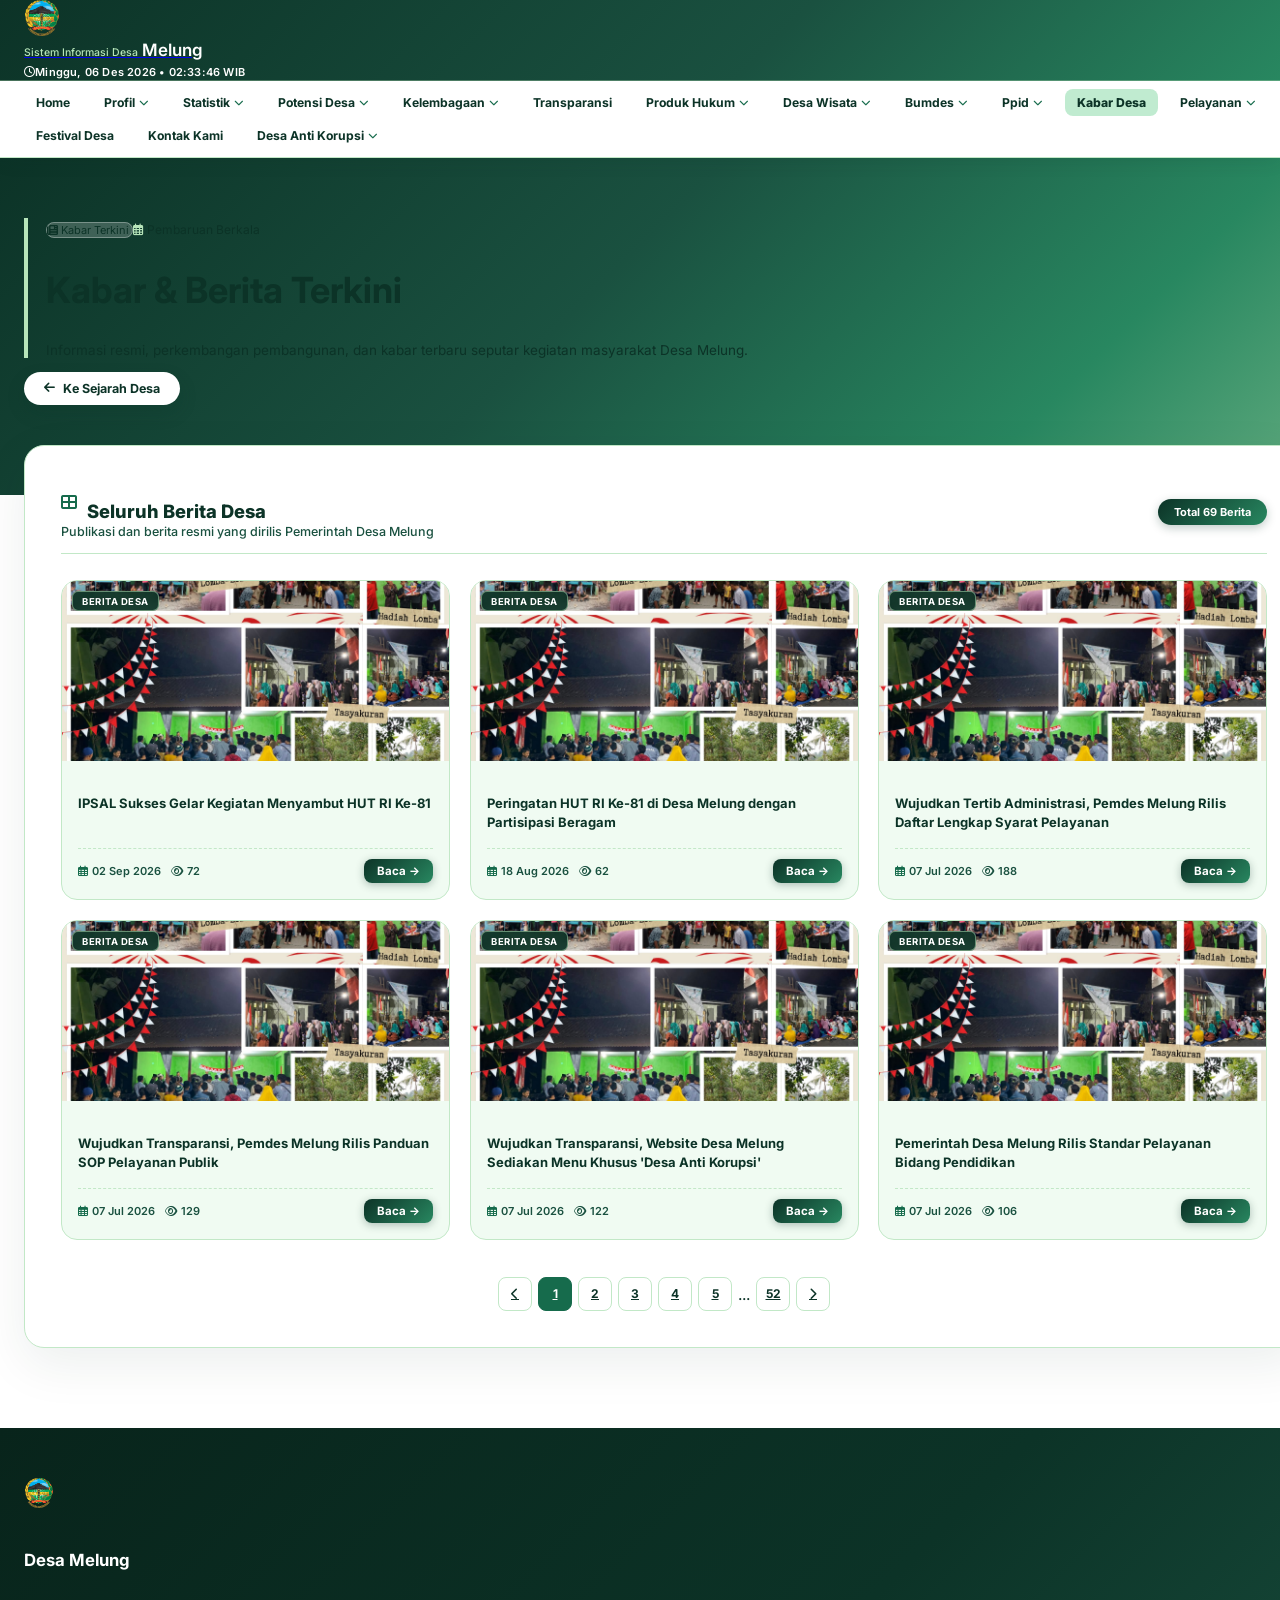
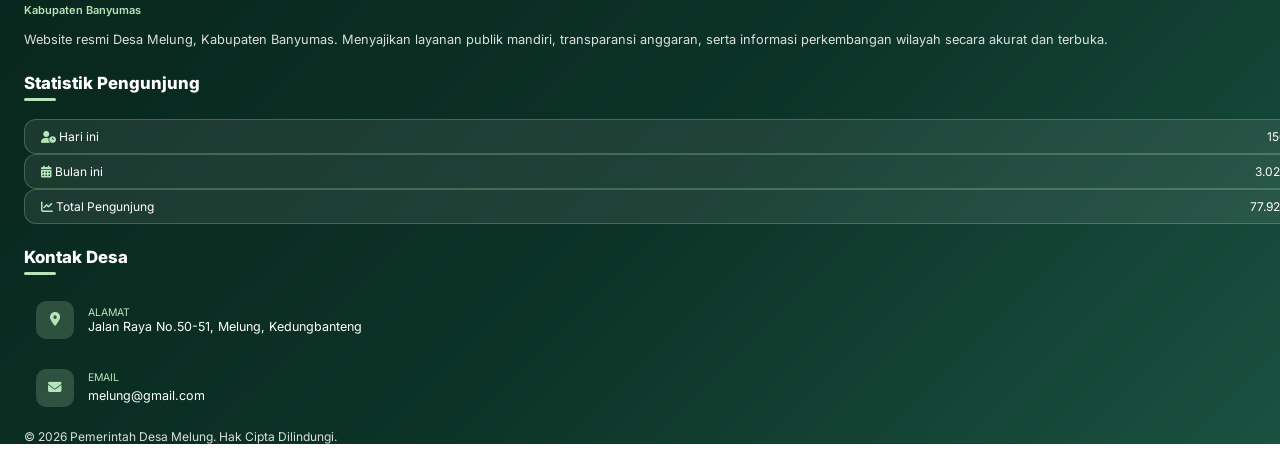
==== commit a8d0fb26: "Update tampilan menu bar dan footer" ====
--- a/index.html
+++ b/index.html
@@ -1,248 +1,15 @@
 <!DOCTYPE html>
-<html lang="id" id="top">
+<html lang="id">
 <head>
-    <meta charset="utf-8">
-    <meta name="viewport" content="width=device-width, initial-scale=1, shrink-to-fit=no">
-    <title>Sejarah Desa Melung - Desa Melung</title>
-    <meta name="description" content="Kisah Kyai Melung Cerita atau legenda rakyat tentang desa Melung...">
-    <meta property="og:type" content="article">
-    <meta property="og:url" content="https://melung.desa.id/artikel-detail/sejarah-desa-melung">
-    <meta property="og:title" content="Sejarah Desa Melung">
-    <meta property="og:image" content="https://melung.desa.id/themes/images/logo-bms.png">
-    <link rel="canonical" href="https://melung.desa.id/artikel-detail/sejarah-desa-melung">
-    <link rel="shortcut icon" href="https://melung.desa.id/themes/images/logo-bms.png">
-    <link rel="preconnect" href="https://fonts.googleapis.com">
-    <link rel="preconnect" href="https://fonts.gstatic.com" crossorigin>
-    <link href="https://fonts.googleapis.com/css2?family=Inter:wght@400;500;600;700;800&display=swap" rel="stylesheet">
-    <link rel="stylesheet" href="https://cdnjs.cloudflare.com/ajax/libs/font-awesome/6.5.1/css/all.min.css">
-    <link rel="stylesheet" href="https://melung.desa.id/themes/css/bootstrap.4.5.3.min.css">
-    <link rel="stylesheet" href="style-custom.css">
+    <meta charset="UTF-8">
+    <meta http-equiv="refresh" content="0; url=./sejarah-desa/">
+    <title>Mengalihkan ke Sejarah Desa Melung...</title>
+    <script>
+        // Redirect instan via JavaScript
+        window.location.replace("./berita-desa/");
+    </script>
 </head>
-<body class="home-two">
-    <div class="page-wrapper w-100">
-        <!-- Header -->
-        <header class="main-header shadow-sm">
-            <div class="header-top py-2 text-white">
-                <div class="container-fluid d-flex align-items-center justify-content-between">
-                    <div class="brand-logo text-decoration-none d-flex align-items-center py-1">
-                        <img src="https://melung.desa.id/themes/images/logo-bms.png" alt="Logo Melung" class="mr-3 flex-shrink-0" style="width: 42px; height: 42px; object-fit: contain;">
-                        <div class="d-flex flex-column" style="line-height: 1.25;">
-                            <span class="text-uppercase" style="font-size: 12.5px; font-weight: 500; color: #fef08a;">Sistem Informasi Desa</span>
-                            <span class="header-brand-name" style="font-size: 18.5px; font-weight: 600; color: #fff;">Melung</span>
-                        </div>
-                    </div>
-                    <span class="d-none d-sm-inline" style="font-size: 12px; color: #f8fafc;">
-                        <i class="far fa-clock mr-1 text-warning"></i>Senin, 14 Sep 2026 | 13.10 WIB
-                    </span>
-                </div>
-            </div>
-            <div class="header-nav-bar">
-                <div class="container-fluid">
-                    <nav class="main-menu">
-                        <ul class="navigation">
-                            <li><span class="nav-static-item"><i class="fas fa-home mr-1"></i> Home</span></li>
-                            <li><span class="nav-static-item">Profil <i class="fas fa-chevron-down nav-chevron ml-1"></i></span></li>
-                            <li><span class="nav-static-item">Statistik <i class="fas fa-chevron-down nav-chevron ml-1"></i></span></li>
-                            <li><span class="nav-static-item">Potensi Desa <i class="fas fa-chevron-down nav-chevron ml-1"></i></span></li>
-                            <li><span class="nav-static-item">Kelembagaan <i class="fas fa-chevron-down nav-chevron ml-1"></i></span></li>
-                            <li><span class="nav-static-item">Transparansi</span></li>
-                            <li><span class="nav-static-item">Produk Hukum <i class="fas fa-chevron-down nav-chevron ml-1"></i></span></li>
-                            <li><span class="nav-static-item">Desa Wisata <i class="fas fa-chevron-down nav-chevron ml-1"></i></span></li>
-                            <li><span class="nav-static-item">Bumdes <i class="fas fa-chevron-down nav-chevron ml-1"></i></span></li>
-                            <li><span class="nav-static-item">PPID <i class="fas fa-chevron-down nav-chevron ml-1"></i></span></li>
-                            <li><span class="nav-static-item">Kabar Desa</span></li>
-                            <li><span class="nav-static-item">Pelayanan <i class="fas fa-chevron-down nav-chevron ml-1"></i></span></li>
-                            <li><span class="nav-static-item">Festival Desa</span></li>
-                            <li><span class="nav-static-item">Kontak Kami</span></li>
-                        </ul>
-                    </nav>
-                </div>
-            </div>
-        </header>
-
-        <!-- Hero Banner -->
-        <section class="hero-page-banner">
-            <div class="container-fluid">
-                <div class="row align-items-center justify-content-between">
-                    <div class="col-lg-9">
-                        <div class="hero-title-wrapper">
-                            <div class="d-flex align-items-center flex-wrap mb-2" style="gap: 10px;">
-                                <span class="badge badge-success px-3 py-1.5 font-weight-bold" style="background: rgba(255,255,255,0.2); border: 1px solid rgba(255,255,255,0.3); border-radius: 20px; font-size: 12px;">
-                                    <i class="fas fa-folder mr-1"></i> Menu / Submenu
-                                </span>
-                                <span class="text-white-50" style="font-size: 13px;"><i class="far fa-calendar-alt mr-1 text-warning"></i> 25 Mar 2025</span>
-                                <span class="text-white-50 ml-2" style="font-size: 13px;"><i class="far fa-eye mr-1 text-warning"></i> 1.281 Dilihat</span>
-                            </div>
-                            <h1 class="text-white font-weight-bold" style="font-size: clamp(24px, 3.8vw, 38px);">Sejarah Desa Melung</h1>
-                            <p class="text-white-50 m-0" style="font-size: 15px;">Website Resmi Desa Melung</p>
-                        </div>
-                    </div>
-                    <!-- Tombol Kembali dibuat Statis (Bukan Link) -->
-                    <div class="col-lg-3 text-lg-right mt-3 mt-lg-0">
-                        <span class="btn-back-landing"><i class="fas fa-arrow-left"></i> Kembali</span>
-                    </div>
-                </div>
-            </div>
-        </section>
-
-        <!-- Main Content -->
-        <div style="background: var(--bg-body); padding-bottom: 80px; min-height: 70vh;">
-            <div class="container-fluid">
-                <div class="row">
-                    <!-- Article Body -->
-                    <div class="col-lg-8">
-                        <div class="article-main-card">
-                            <div class="article-body-content">
-                                <h5>Kisah Kyai Melung</h5>
-                                <p>Cerita atau legenda rakyat tentang desa Melung adanya Syech R. Abdurrahman (Kyai Melung) sebagai pendiri dan sesepuh desa Melung yang tidak tercatat dalam dokumen sejarah, namun diceritakan secara turun temurun. Diceritakan oleh para orang tua kepada anak-anaknya atau generasi penerusnya tidak lepas dari sejarah kadipaten Pasir Luhur, sebagai tempat persinggahan dan perlintasan R. Kamandaka dan para prajurit Kadipaten Pasir Luhur.</p>
-
-                                <h5>Wilayah Administratif</h5>
-                                <p>Pada suatu saat para prajurit dalam perlintasannya mendengar adanya ayam R. Kamandaka berkokok dikejauhan yang sangat keras bunyinya (<i>melung-melung</i>) disuatu wilayah maka sumber suara ayam berkokok itu ditandai sebagai daerah “Melung” yang dahulu masuk ke dalam wilayah Kecamatan Kebumen dan baru sekitar tahun 1955 dimasukkan ke dalam wilayah Kecamatan Kedungbanteng.</p>
-
-                                <h5>Versi R. Singo Guna</h5>
-                                <p>Lalu versi kedua adalah dengan adanya R. Singo Guna yang merupakan keturunan dari R. Honggo Wongso putra dari R. Klapa Aking atau R. Kolopaking. R. Honggo Wangsa menurunkan R. Niti Menggolo kemudian R. Niti Menggolo menurunkan anak bernama R. Kalioso (Syech Abdul Djalal) lalu menurunan anak bernama R. Singo Guna yang hidup di desa Melung.</p>
-                                <p>Setelah itu masuk lagi keturunan Kakak R. Singo Guna yaitu R. Suro Handoko dan R. Suro Menggolo. Putra R. Suro Handoko yang bernama R. Sagi (R. Wirya Dikrama) memimpin desa Melung.</p>
-
-                                <h5>Masa Penjajahan Belanda</h5>
-                                <p>Pada jaman penjajahan Belanda desa Melung merupakan kebun kopi yang sangat luas dan terkenal di negara Belanda dengan kopi kampungnya, seiring wilayah tersebut yang memiliki potensi sumber daya air yang melimpah maka pada tahun 1928 didirikan PLTA Ketenger yang sesungguhnya berada di Desa Melung.</p>
-
-                                <h5>Lurah Pendahulu</h5>
-                                <p>Pada masa penjajahan Belanda dan Jepang yang tercatat sejak tahun 1905 sampai dengan tahun 1940 Kepala Desa yang sejak jaman dahulu disebut Lurah dipimpin oleh Suradirana. Setelah masa kemerdekaan maka kepemimpinan digantikan oleh Mulyadirana lalu dilanjutkan dengan Wiryo Sukatmo. Pembangunan yang dihasilkan tidak tercatat karena sumber daya manusia yang ada sangatlah kurang pada masa itu.</p>
-                            </div>
-                            <div class="mt-4 pt-3 border-top" style="border-color: var(--border-ui) !important;"></div>
-                        </div>
-
-                        <!-- Comment Form (Statis) -->
-                        <div class="mt-4 p-4 border form-static-block" style="background: var(--bg-card); border-radius: 24px; border-color: var(--border-ui) !important;">
-                            <h4 class="font-weight-bold mb-3" style="color: var(--text-main); font-size: 1.25rem;">
-                                <i class="fas fa-comments mr-2" style="color: var(--accent-theme);"></i>Tulis Komentar
-                            </h4>
-                            <div>
-                                <div class="form-group mb-3">
-                                    <label class="font-weight-bold" style="color: var(--text-muted); font-size: 13px;">Komentar Anda <span class="text-danger">*</span></label>
-                                    <textarea class="form-control" rows="3" placeholder="Tulis tanggapan atau komentar..." style="border-radius: 12px; background: var(--input-bg); border-color: var(--border-input);" readonly></textarea>
-                                </div>
-                                <div class="row">
-                                    <div class="col-md-6 mb-3">
-                                        <label class="font-weight-bold" style="color: var(--text-muted); font-size: 13px;">Nama Pengirim <span class="text-danger">*</span></label>
-                                        <input class="form-control" type="text" placeholder="Nama Anda" style="border-radius: 12px; background: var(--input-bg); border-color: var(--border-input);" readonly>
-                                    </div>
-                                    <div class="col-md-6 mb-3">
-                                        <label class="font-weight-bold" style="color: var(--text-muted); font-size: 13px;">No. Telepon / WA <span class="text-danger">*</span></label>
-                                        <input class="form-control" type="tel" placeholder="Hanya Angka" style="border-radius: 12px; background: var(--input-bg); border-color: var(--border-input);" readonly>
-                                    </div>
-                                </div>
-                                <button type="button" class="btn font-weight-bold text-white px-4 py-2" style="background: linear-gradient(135deg, #1b6333 0%, #ca8a04 100%); border-radius: 12px; border: none;">
-                                    <i class="fas fa-paper-plane mr-1"></i> Kirim Komentar
-                                </button>
-                            </div>
-                        </div>
-                    </div>
-
-                    <!-- Sidebar (Statis) -->
-                    <div class="col-lg-4 col-md-12 mt-4 mt-lg-0">
-                        <div class="sidebar-widget-card" style="margin-top: -50px; position: relative; z-index: 3;">
-                            <h4 class="sidebar-widget-title">Berita Terbaru</h4>
-                            <div class="news-widget-wrap">
-                                <div class="recent-news-item">
-                                    <img class="recent-news-img" src="https://melung.desa.id/themes/images/logo-bms.png" alt="Berita">
-                                    <div>
-                                        <h6 class="mb-1 font-weight-bold" style="color: var(--text-main); font-size: 13.5px; line-height: 1.35;">Menggores Kisah di Desa Melung</h6>
-                                        <span style="color: var(--text-muted); font-size: 11.5px;"><i class="far fa-calendar-alt mr-1" style="color: var(--accent-theme);"></i> 08 Dec 2013</span>
-                                    </div>
-                                </div>
-                                <div class="recent-news-item">
-                                    <img class="recent-news-img" src="https://melung.desa.id/themes/images/logo-bms.png" alt="Berita">
-                                    <div>
-                                        <h6 class="mb-1 font-weight-bold" style="color: var(--text-main); font-size: 13.5px; line-height: 1.35;">PAUD Terpadu Gelar Maulid Nabi</h6>
-                                        <span style="color: var(--text-muted); font-size: 11.5px;"><i class="far fa-calendar-alt mr-1" style="color: var(--accent-theme);"></i> 14 Nov 2019</span>
-                                    </div>
-                                </div>
-                            </div>
-
-                            <div class="mt-4 pt-3 border-top" style="border-color: var(--border-ui) !important;">
-                                <h4 class="sidebar-widget-title">Kategori Artikel</h4>
-                                <div class="list-group list-group-flush">
-                                    <div class="list-group-item d-flex justify-content-between px-0 py-2 border-0 bg-transparent">
-                                        <span style="color: var(--text-main);"><i class="fas fa-folder mr-2" style="color: var(--accent-theme);"></i>BERITA DESA</span>
-                                        <span class="badge badge-light px-2 py-1 font-weight-bold" style="background: var(--input-bg); color: var(--accent-theme);">17</span>
-                                    </div>
-                                    <div class="list-group-item d-flex justify-content-between px-0 py-2 border-0 bg-transparent">
-                                        <span style="color: var(--text-main);"><i class="fas fa-folder mr-2" style="color: var(--accent-theme);"></i>KEGIATAN DESA</span>
-                                        <span class="badge badge-light px-2 py-1 font-weight-bold" style="background: var(--input-bg); color: var(--accent-theme);">3</span>
-                                    </div>
-                                </div>
-                            </div>
-                        </div>
-                    </div>
-                </div>
-            </div>
-        </div>
-
-        <!-- Footer (Statis) -->
-        <footer class="modern-footer-section">
-            <div class="container-fluid position-relative z-2">
-                <div class="row justify-content-between pb-3">
-                    <div class="col-lg-4 col-md-6 mb-4">
-                        <div class="d-flex align-items-center mb-3" style="gap: 14px;">
-                            <div class="p-2 rounded-circle bg-white d-inline-flex align-items-center justify-content-center" style="width: 50px; height: 50px;">
-                                <img src="https://melung.desa.id/themes/images/logo-bms.png" alt="Logo" style="height: 36px; width: 36px;">
-                            </div>
-                            <div>
-                                <h5 class="font-weight-bold text-white mb-0">Desa Melung</h5>
-                                <small style="color: #facc15; font-weight: 600;">Kabupaten Banyumas</small>
-                            </div>
-                        </div>
-                        <p style="font-size: 14.5px; color: rgba(255,255,255,0.85);">Website resmi Desa Melung Kabupaten Banyumas. Menyajikan layanan mandiri, transparansi anggaran, serta info pembangunan terkini.</p>
-                    </div>
-
-                    <div class="col-lg-4 col-md-6 mb-4">
-                        <h4 class="modern-footer-title">Statistik Pengunjung</h4>
-                        <div class="d-flex flex-column" style="gap: 12px;">
-                            <div class="footer-counter-card">
-                                <div><i class="fas fa-user-clock mr-2 text-warning"></i> Hari ini</div>
-                                <span class="font-weight-bold">150</span>
-                            </div>
-                            <div class="footer-counter-card">
-                                <div><i class="fas fa-calendar-alt mr-2 text-warning"></i> Bulan ini</div>
-                                <span class="font-weight-bold">3.025</span>
-                            </div>
-                            <div class="footer-counter-card">
-                                <div><i class="fas fa-chart-line mr-2 text-warning"></i> Total Pengunjung</div>
-                                <span class="font-weight-bold" style="color: #fde047;">77.926</span>
-                            </div>
-                        </div>
-                    </div>
-
-                    <div class="col-lg-4 col-md-12 mb-4">
-                        <h4 class="modern-footer-title">Kontak Desa</h4>
-                        <div class="footer-contact-item">
-                            <div class="footer-contact-icon"><i class="fas fa-map-marker-alt"></i></div>
-                            <div>
-                                <div class="font-weight-bold" style="font-size: 12px; color: #fef08a;">ALAMAT</div>
-                                <div>Jalan Raya No.50-51, Melung, Kedungbanteng</div>
-                            </div>
-                        </div>
-                        <div class="footer-contact-item">
-                            <div class="footer-contact-icon"><i class="fas fa-envelope"></i></div>
-                            <div>
-                                <div class="font-weight-bold" style="font-size: 12px; color: #fef08a;">EMAIL</div>
-                                <span class="text-white">melung@gmail.com</span>
-                            </div>
-                        </div>
-                    </div>
-                </div>
-
-                <div class="text-center py-3 border-top" style="border-color: rgba(255,255,255,0.15) !important;">
-                    <p class="mb-0" style="font-size: 14px; color: rgba(255,255,255,0.85);">&copy; 2026 Pemerintah Desa Melung. Hak Cipta Dilindungi.</p>
-                </div>
-            </div>
-        </footer>
-    </div>
-
-    <!-- Scroll Top Icon (Statis) -->
-    <div class="scroll-top">
-        <span class="fa fa-angle-up"></span>
-    </div>
+<body style="font-family: sans-serif; display: flex; justify-content: center; align-items: center; height: 100vh; margin: 0; background: #fbfdf9; color: #142e1b;">
+    <p>Memuat halaman berita desa... Jika tidak otomatis beralih, <a href="./berita-desa/" style="color: #1b6333; font-weight: bold;">klik di sini</a>.</p>
 </body>
 </html>
